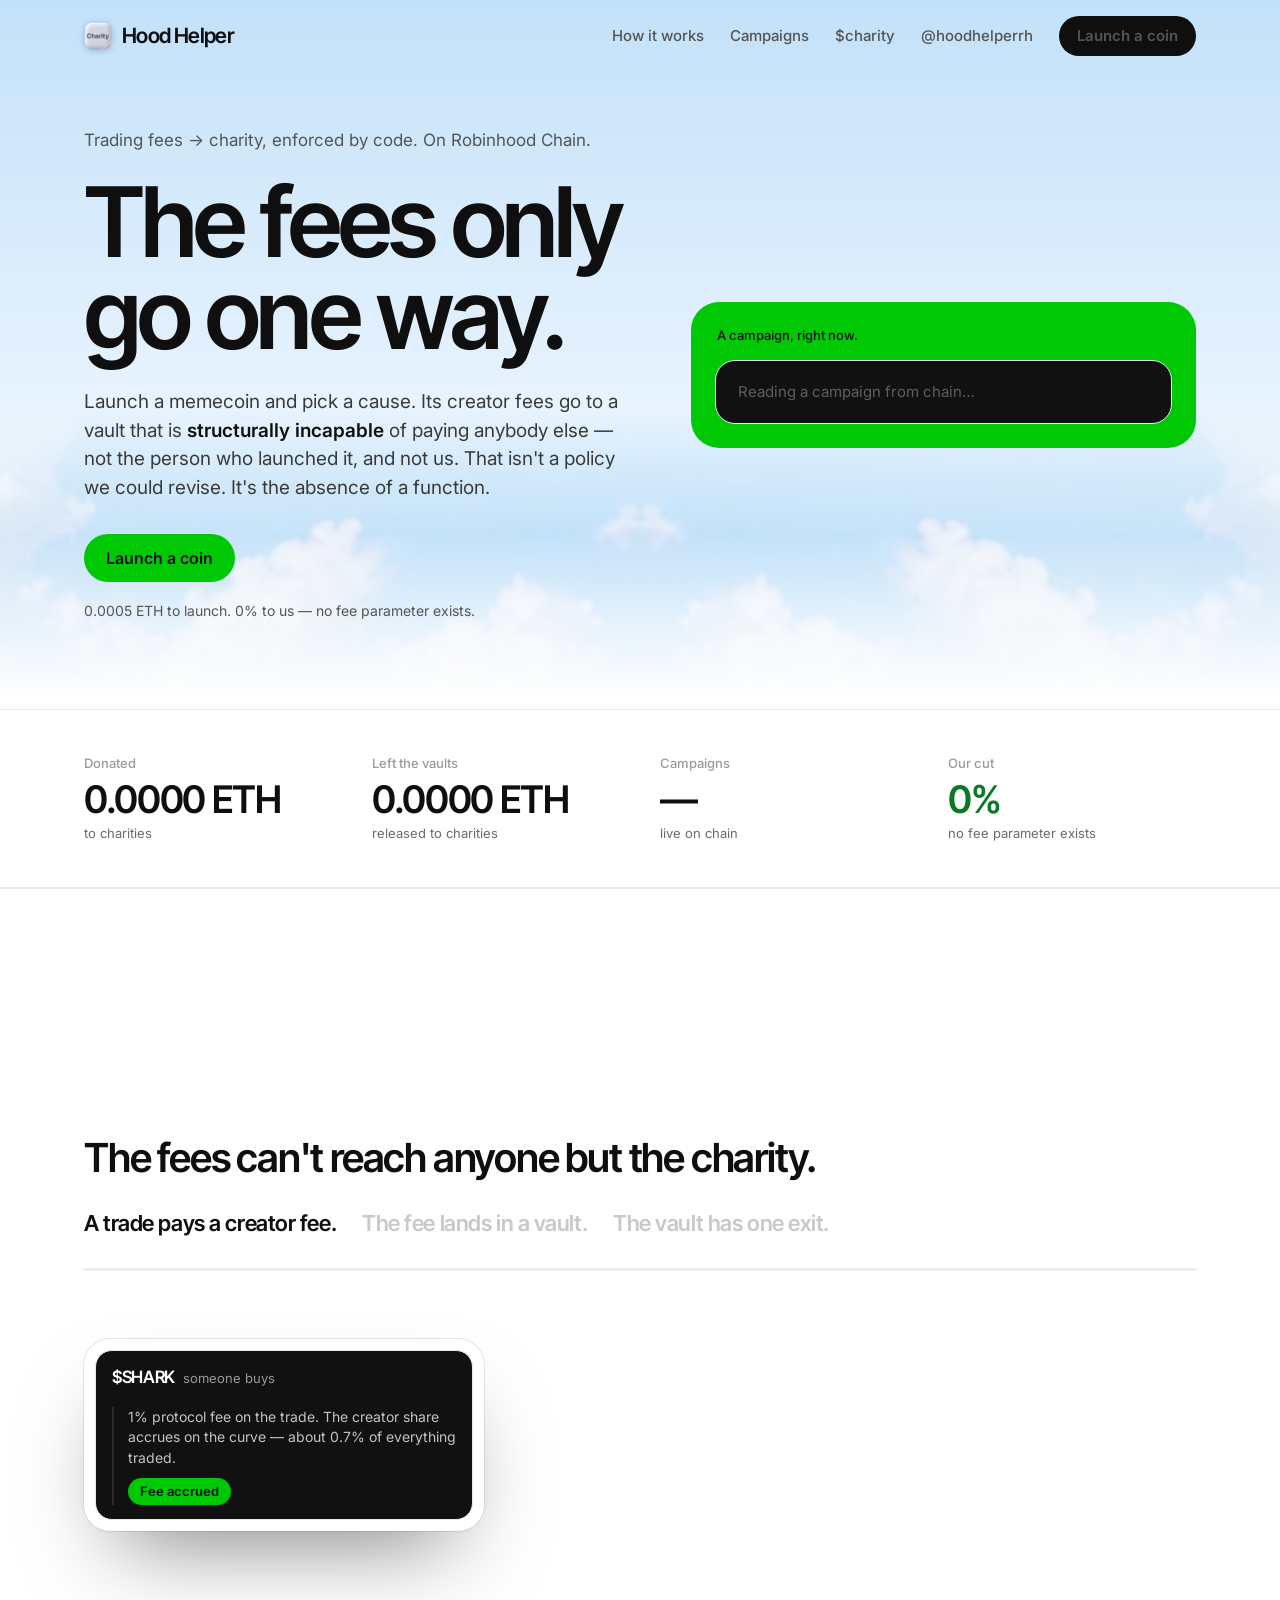
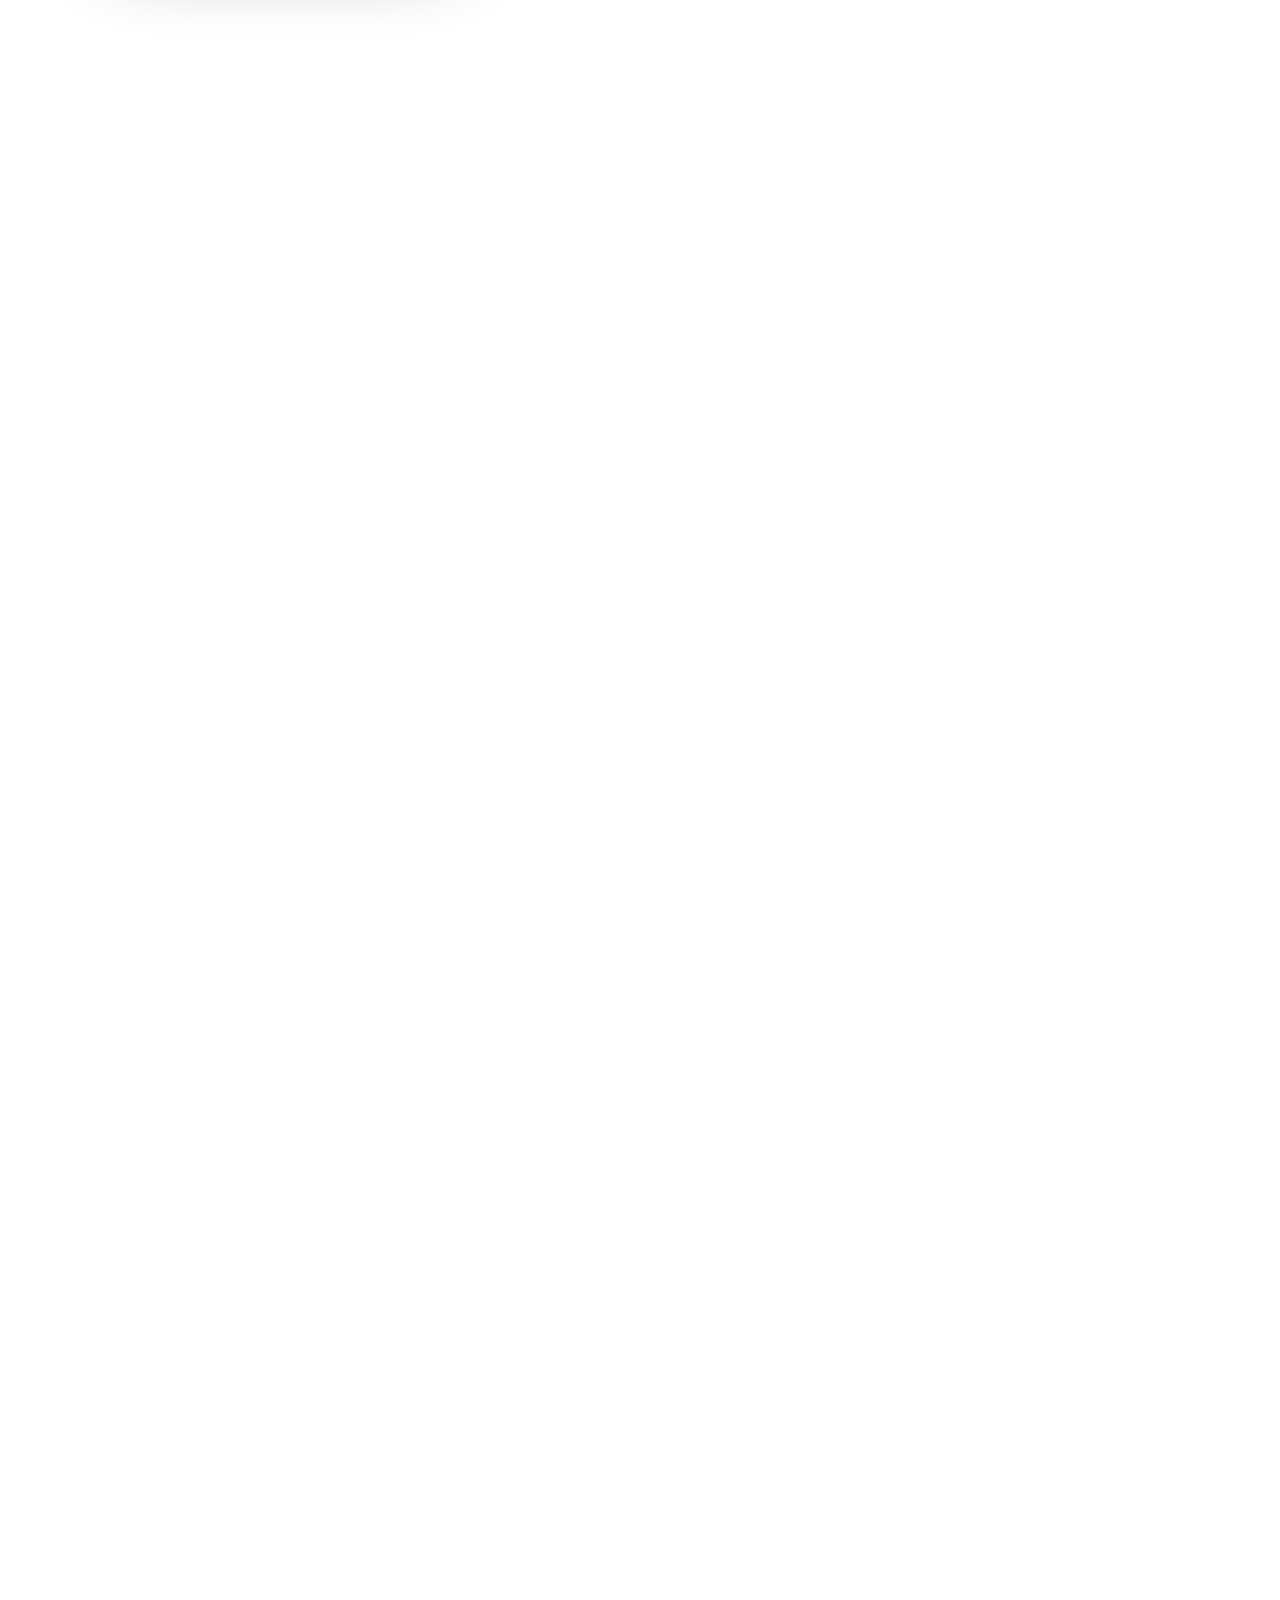
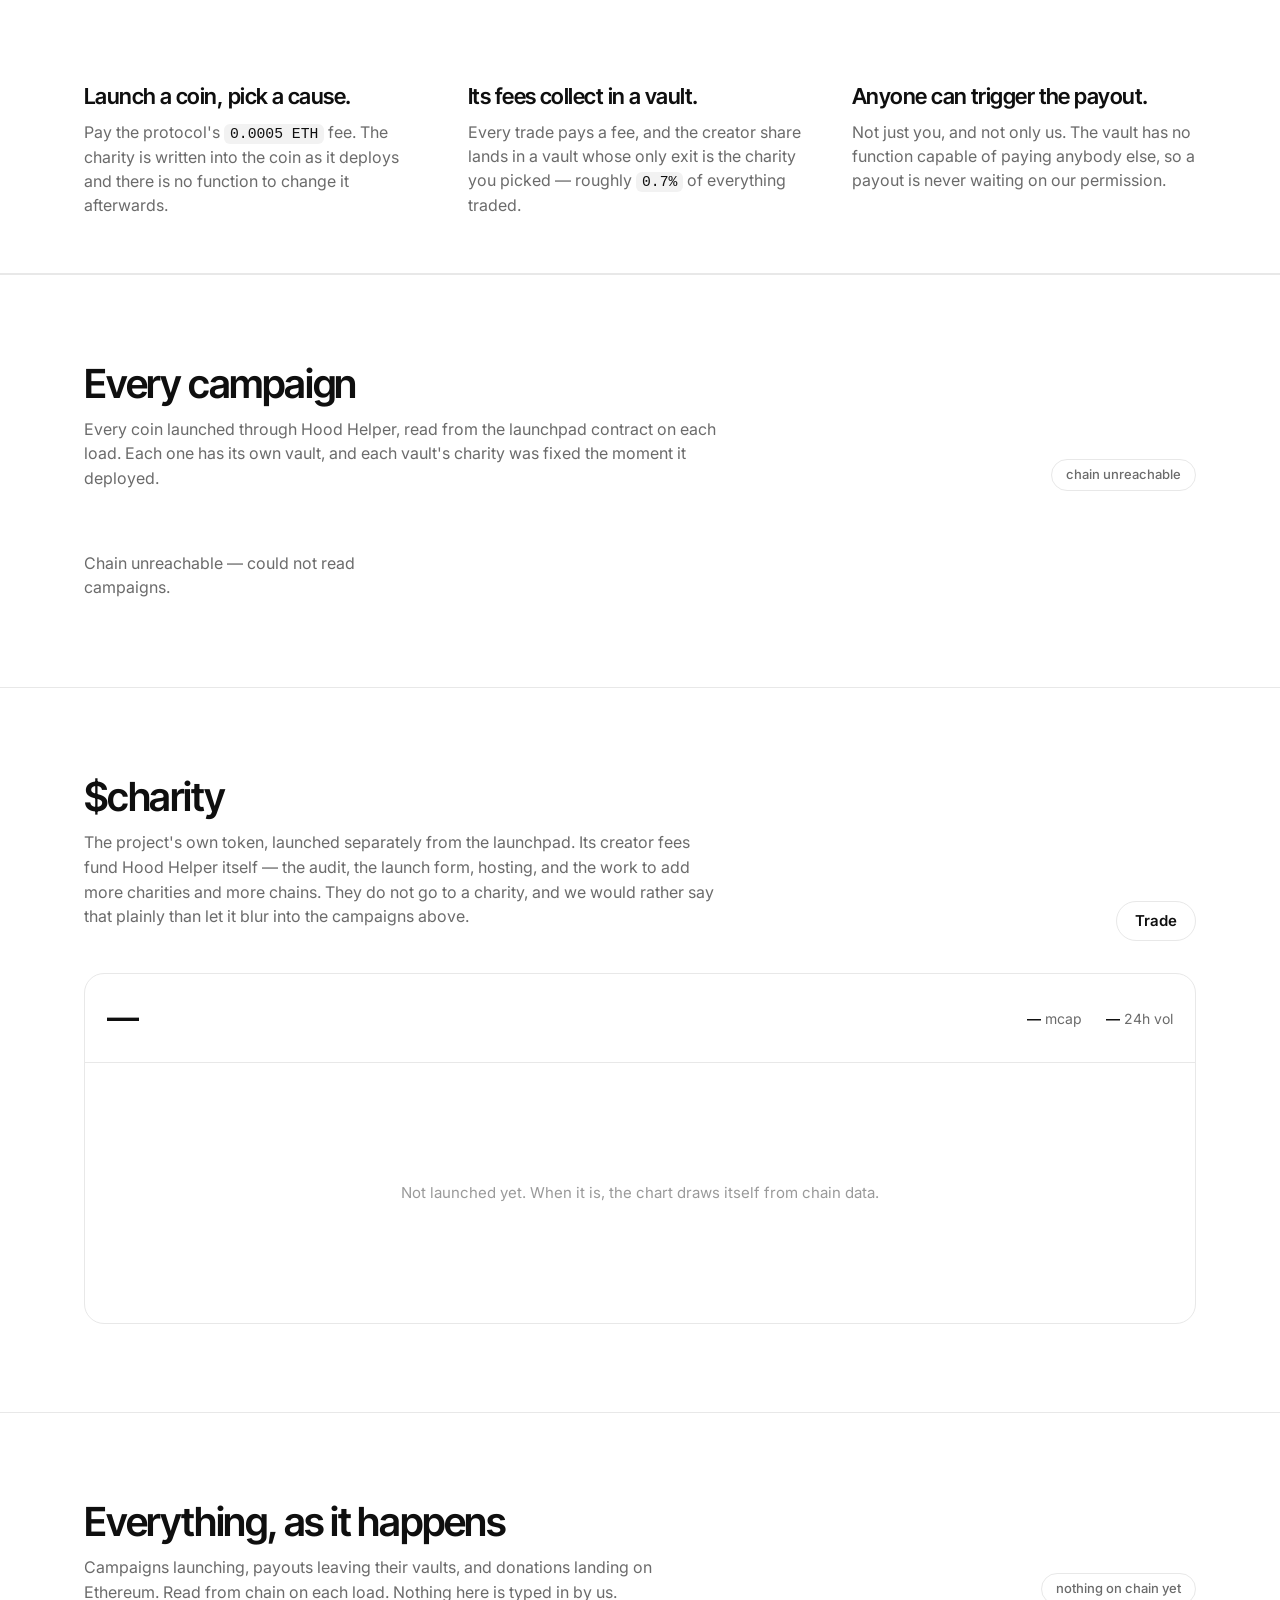
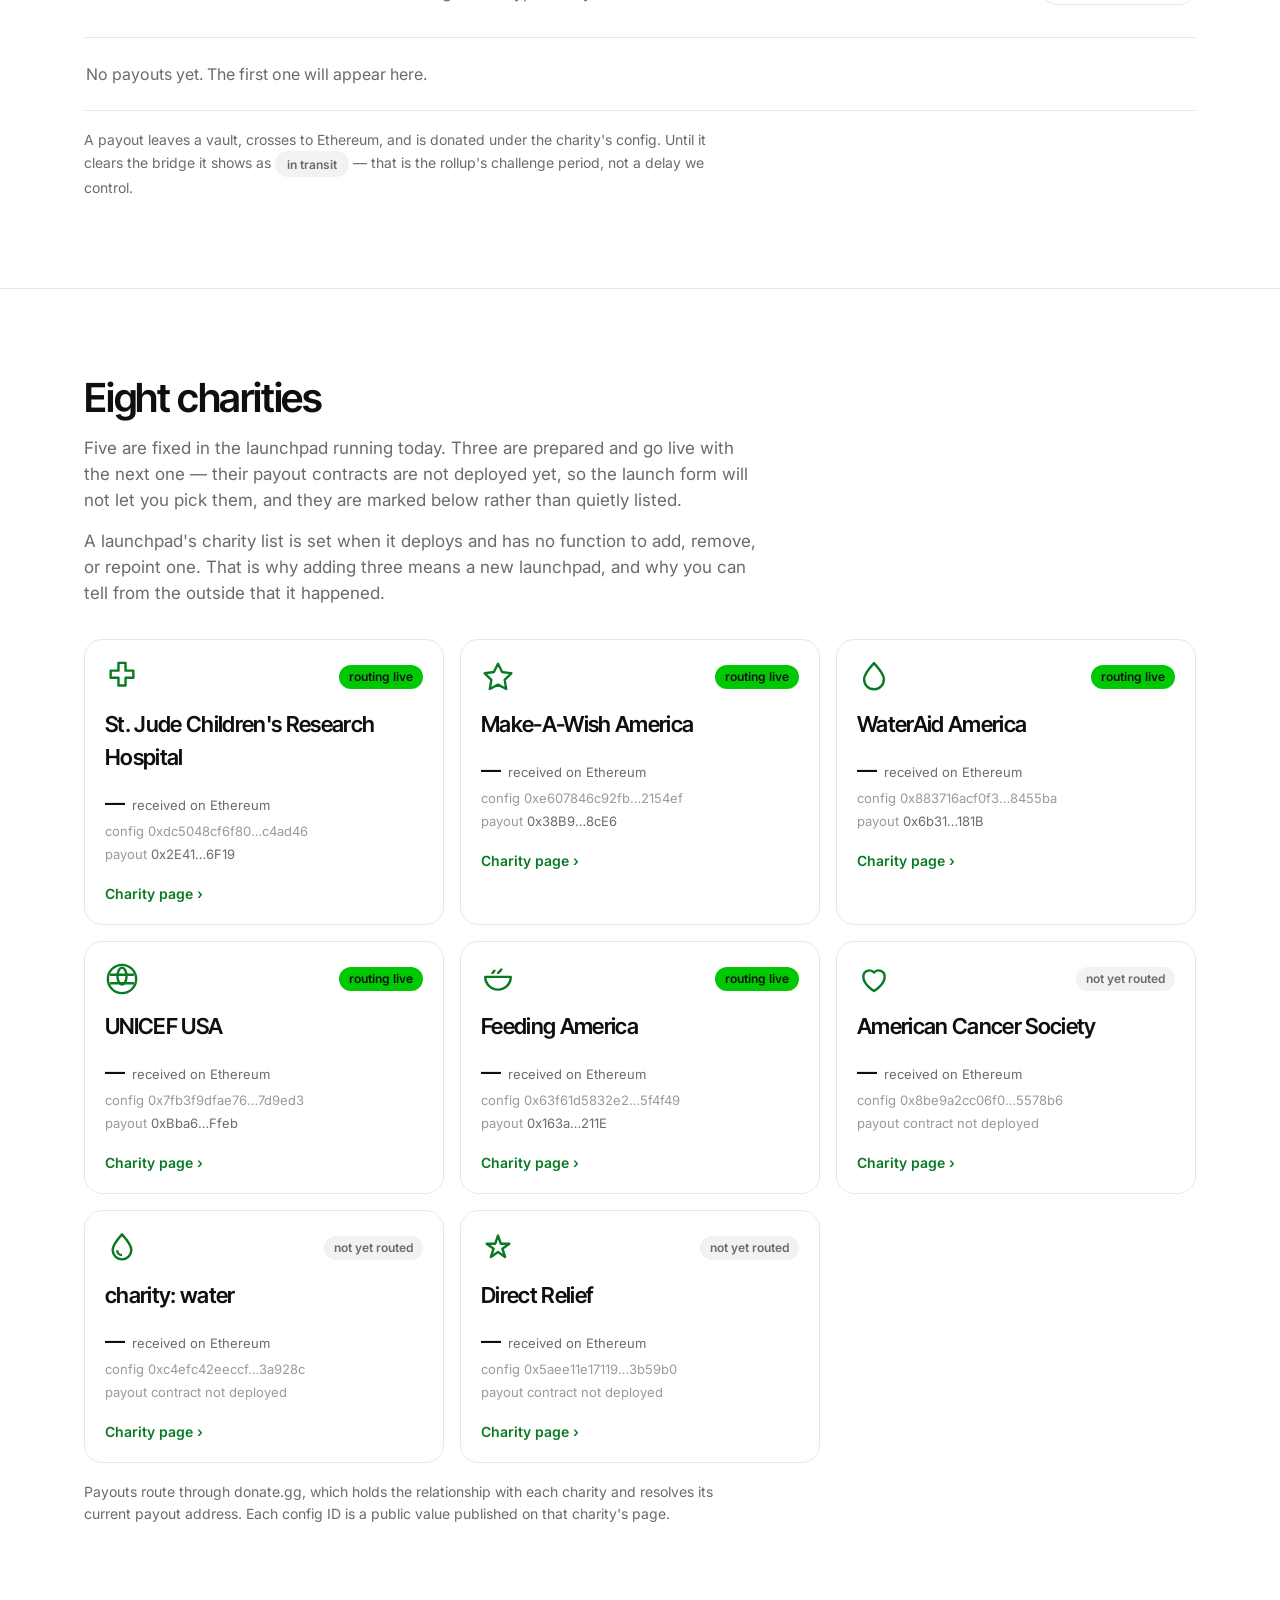
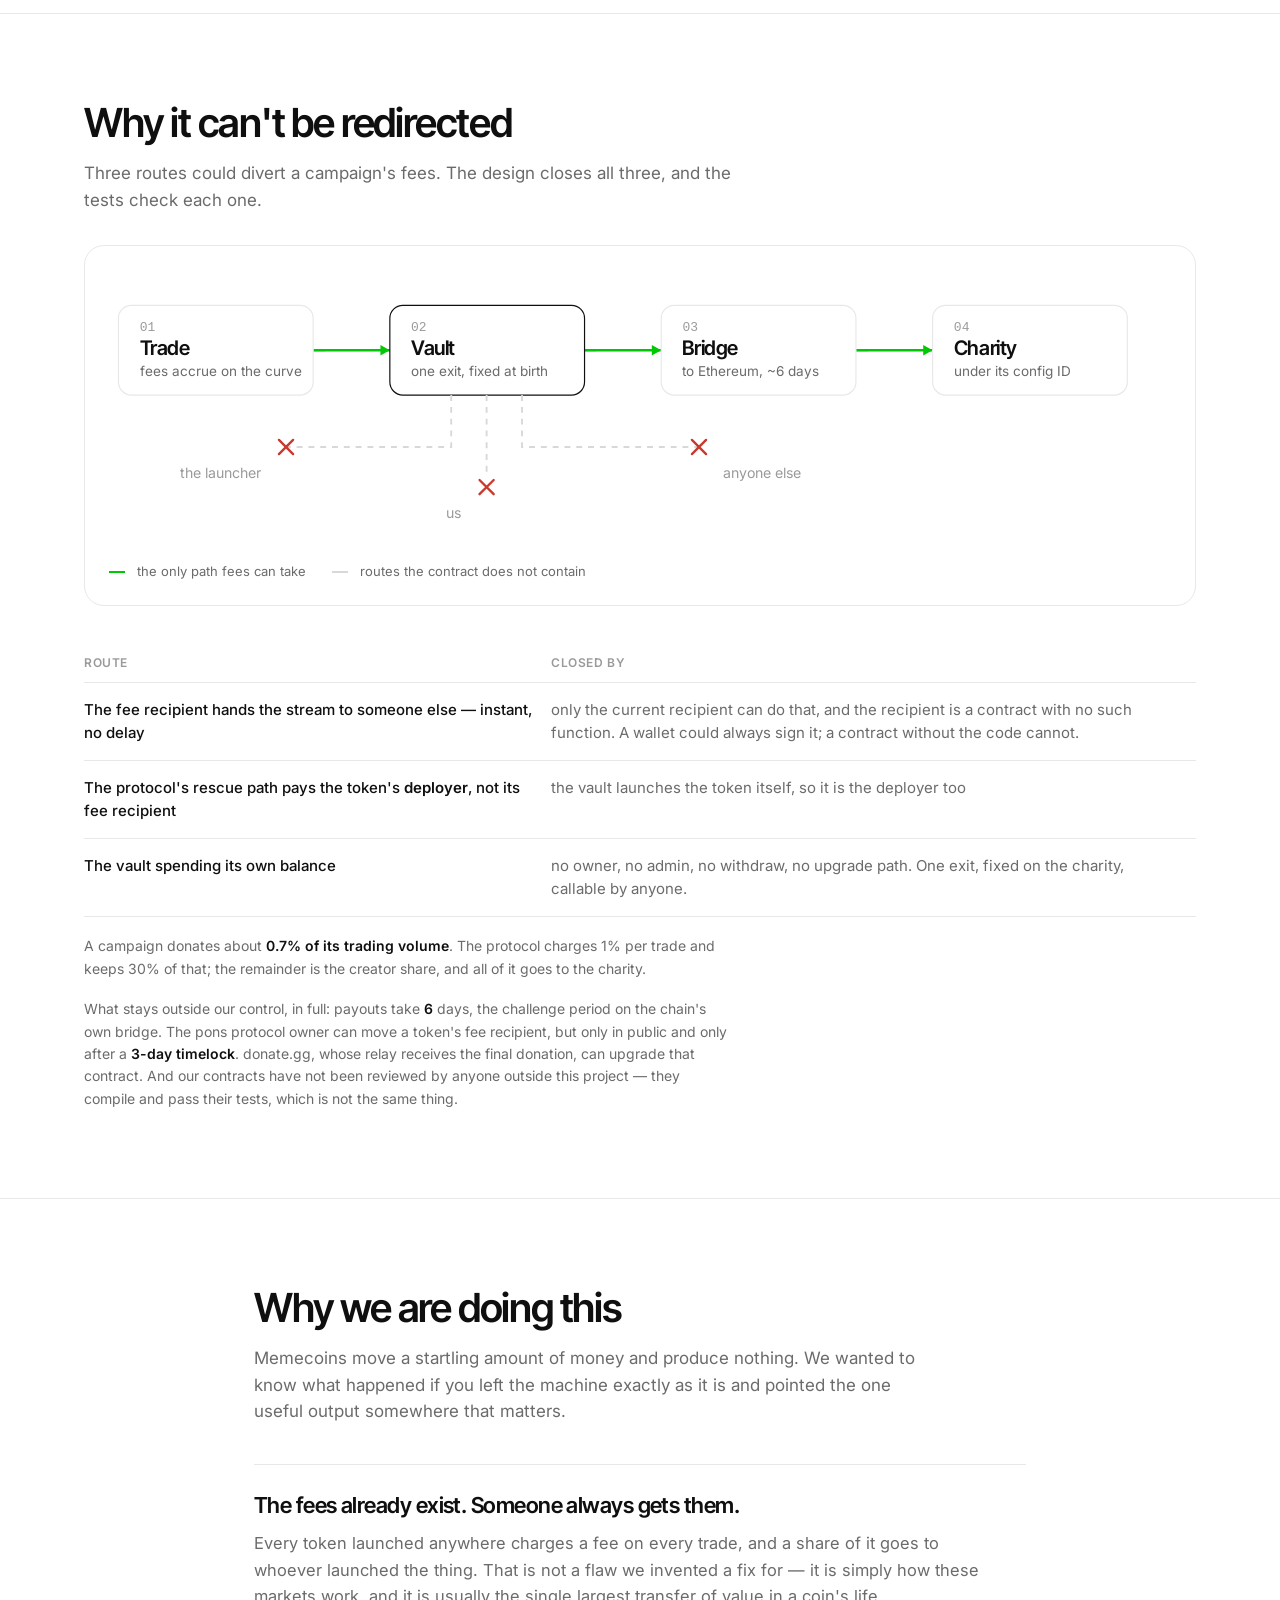
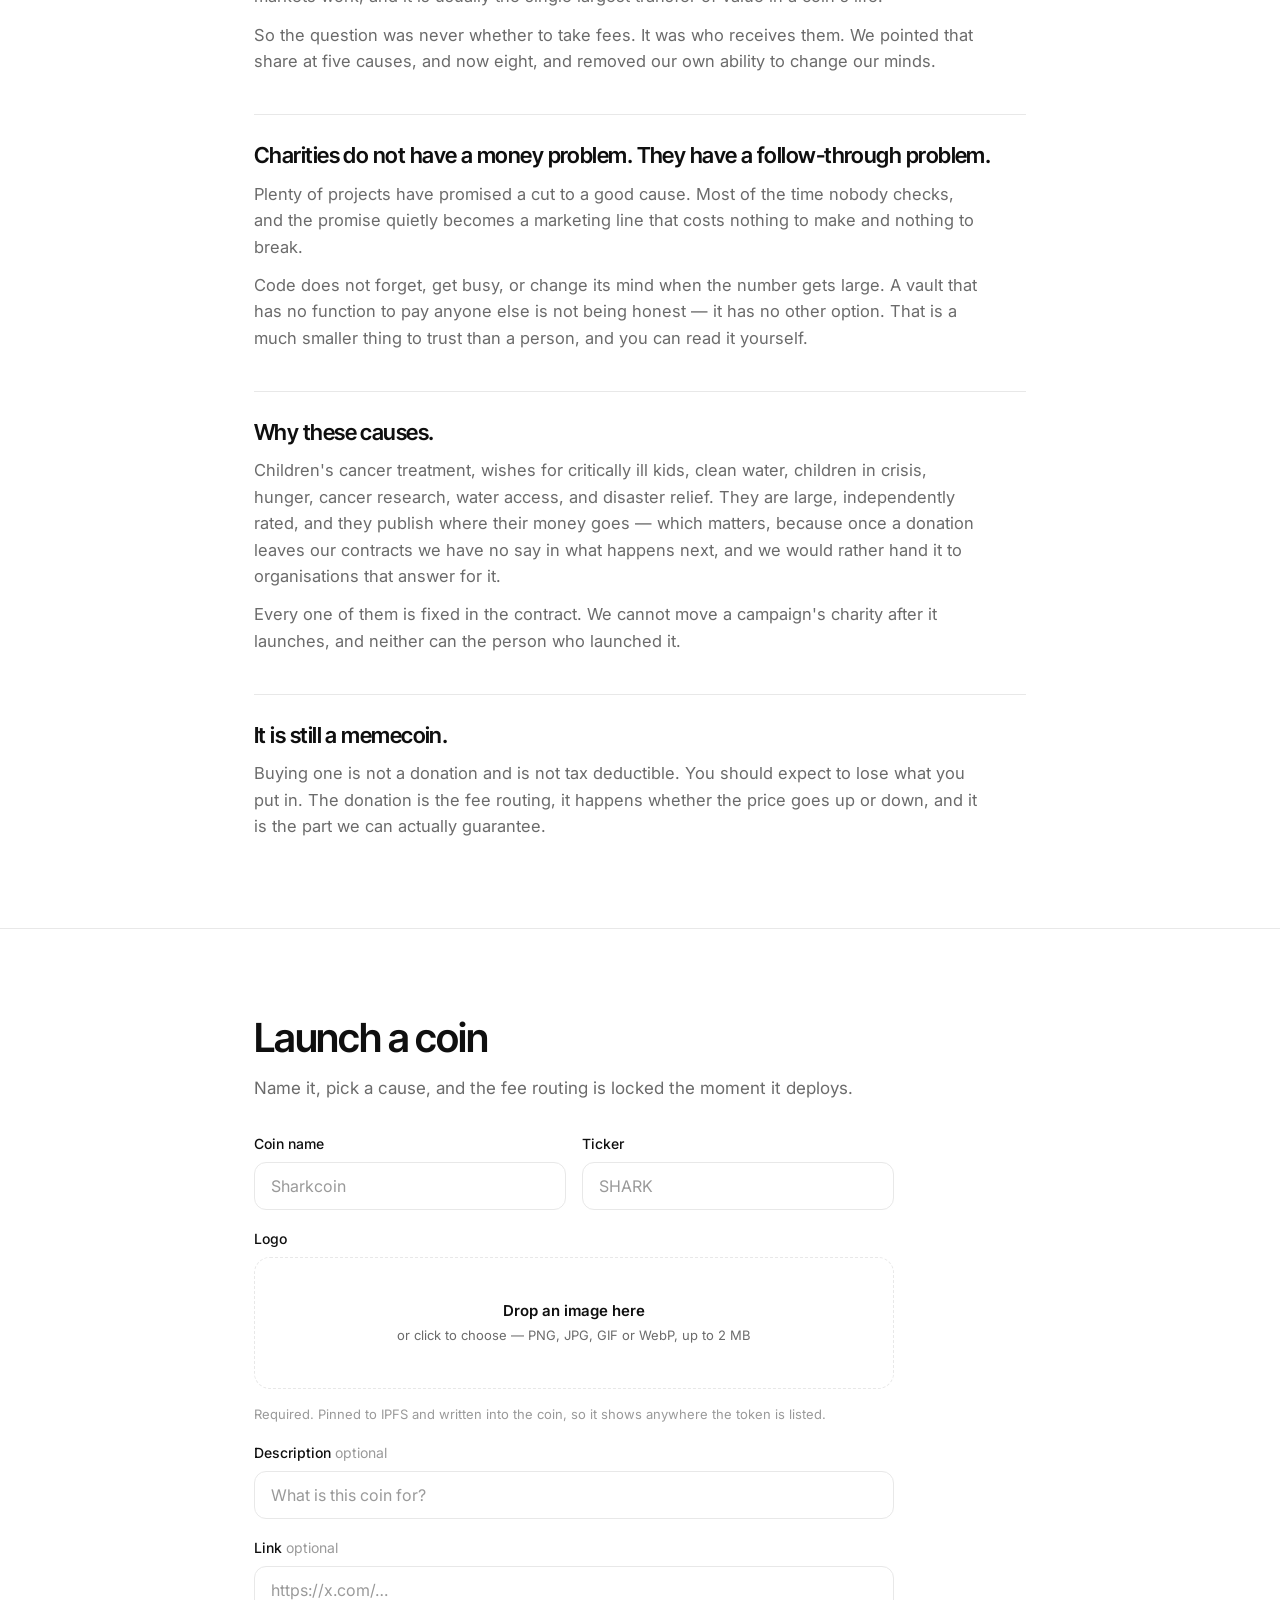
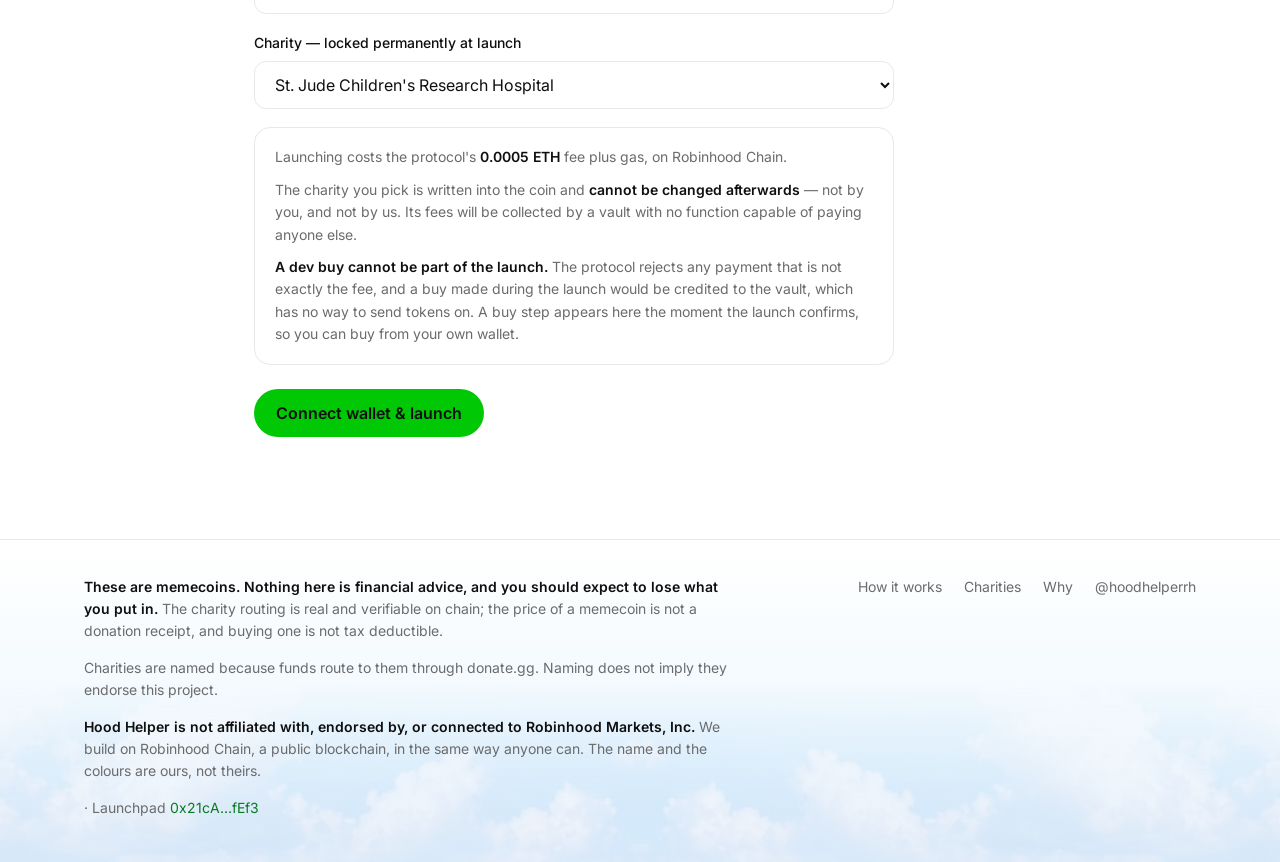
==== index.html @ 6c9b7207 "Show token logos, and keep $JUDE listed The token exposes logo() returning its own ipfs:// string, s" ====
<!DOCTYPE html>
<html lang="en">
<head>
<meta charset="UTF-8">
<meta name="viewport" content="width=device-width, initial-scale=1.0">
<title>Hood Helper — fees that can only reach a charity</title>
<meta name="description" content="Launch a memecoin on Robinhood Chain. Its creator fees are locked to a charity by the contract itself — not by a promise, and not by us holding a key.">
<meta property="og:title" content="Hood Helper">
<meta property="og:image" content="https://hoodhelper.xyz/brand/banner.png?v=2">
<meta name="twitter:card" content="summary_large_image">
<meta property="og:description" content="Memecoin fees that can only reach a charity. No owner, no withdraw, no key.">
<link rel="icon" href="brand/favicon-64.png?v=2" sizes="64x64" type="image/png">
<link rel="apple-touch-icon" href="brand/favicon-180.png?v=2">
<link rel="preconnect" href="https://fonts.googleapis.com">
<link rel="preconnect" href="https://fonts.gstatic.com" crossorigin>
<link href="https://fonts.googleapis.com/css2?family=Inter+Tight:wght@500;600&family=Inter:wght@400;500;600&display=swap" rel="stylesheet">
<link rel="stylesheet" href="style.css?v=34">
</head>
<body class="motion">

<div class="sky">
<header class="bar">
  <div class="wrap bar-in">
    <a class="mark" href="./"><img src="brand/mark.png?v=2" alt="" width="28" height="28">Hood&nbsp;Helper</a>
    <nav class="nav">
      <a href="#how">How it works</a>
      <a href="#campaigns">Campaigns</a>
      <a href="#token">$charity</a>
      <a href="https://x.com/hoodhelperrh" target="_blank" rel="noopener">@hoodhelperrh</a>
      <a href="#launch" class="btn">Launch a coin</a>
    </nav>
  </div>
</header>

<section class="hero">
  <div class="wrap">
    <div>
      <p class="kicker">Trading fees → charity, enforced by code. On Robinhood Chain.</p>
      <h1>The fees only<br class="br-wide"> go one way.</h1>
      <p class="lede">Launch a memecoin and pick a cause. Its creator fees go to a vault that is
      <em>structurally incapable</em> of paying anybody else — not the person who launched it, and
      not us. That isn't a policy we could revise. It's the absence of a function.</p>
      <div class="cta">
        <a href="#launch" class="btn go">Launch a coin</a>
        <span class="note">0.0005 ETH to launch. 0% to us — no fee parameter exists.</span>
      </div>
    </div>

    <div class="tile">
      <div class="tile-cap">
        <span>A campaign, right now.</span>
      </div>
      <div class="card" id="hero-campaign">
        <p class="hp-wait">Reading a campaign from chain…</p>
      </div>
    </div>
  </div>
</section>
</div>

<section class="statband">
  <div class="wrap" id="stats">
    <div class="stat"><span class="k">Donated</span><span class="v" id="s-donated">—</span><span class="n">to charities</span></div>
    <div class="stat"><span class="k">Left the vaults</span><span class="v" id="s-transit">—</span><span class="n">released to charities</span></div>
    <div class="stat"><span class="k">Campaigns</span><span class="v" id="s-campaigns">—</span><span class="n">live on chain</span></div>
    <div class="stat"><span class="k">Our cut</span><span class="v ok">0%</span><span class="n">no fee parameter exists</span></div>
  </div>
</section>

<!-- The sequence, told once, as the page scrolls through it. -->
<section class="story" id="story">
  <div class="story-sticky">
    <div class="story-copy">
      <h2>The fees can't reach anyone but the charity.</h2>
      <div class="story-steps">
        <p>A trade pays a creator fee.</p>
        <p>The fee lands in a vault.</p>
        <p>The vault has one exit.</p>
      </div>
      <div class="storybar"><i id="storybar-fill"></i></div>
    </div>

    <div class="stage">
      <div class="frame">
        <div class="card">
          <div class="fr-top"><b>$SHARK</b><span>someone buys</span></div>
          <div class="fr-line">
            <p>1% protocol fee on the trade. The creator share accrues on the curve — about 0.7%
            of everything traded.</p>
            <span class="fr-tag">Fee accrued</span>
          </div>
        </div>
      </div>
      <div class="frame">
        <div class="card">
          <div class="fr-top"><b>Vault</b><span>no owner</span></div>
          <div class="fr-line">
            <p>The vault launched the coin, so it is both deployer and fee recipient. It has no
            withdraw, no admin, and no upgrade path.</p>
            <span class="fr-tag">One exit, fixed at birth</span>
          </div>
        </div>
      </div>
      <div class="frame">
        <div class="card">
          <div class="fr-top"><b>St. Jude</b><span>on Ethereum</span></div>
          <div class="fr-line">
            <p>Anyone can trigger the payout. It crosses the bridge and is donated under the
            charity's own config ID.</p>
            <span class="fr-tag">Settled</span>
          </div>
        </div>
      </div>
    </div>
  </div>
</section>

<!-- ============ how it works ============ -->
<section class="band">
  <div class="wrap">
    <div>
      <h3>Launch a coin, pick a cause.</h3>
      <p>Pay the protocol's <code>0.0005 ETH</code> fee. The charity is written into the coin as it
      deploys and there is no function to change it afterwards.</p>
    </div>
    <div>
      <h3>Its fees collect in a vault.</h3>
      <p>Every trade pays a fee, and the creator share lands in a vault whose only exit is the
      charity you picked — roughly <code>0.7%</code> of everything traded.</p>
    </div>
    <div>
      <h3>Anyone can trigger the payout.</h3>
      <p>Not just you, and not only us. The vault has no function capable of paying anybody else,
      so a payout is never waiting on our permission.</p>
    </div>
  </div>
</section>

<!-- ============ every campaign ============ -->
<section class="panel" id="campaigns">
  <div class="wrap">
    <div class="sec-head">
      <div>
        <h2>Every campaign</h2>
        <p class="sub tight">Every coin launched through Hood Helper, read from the launchpad
        contract on each load. Each one has its own vault, and each vault's charity was fixed the
        moment it deployed.</p>
      </div>
      <span class="chip" id="campaign-src">reading chain…</span>
    </div>

    <div class="marquee" id="camp-marquee" hidden><div class="pills" id="camp-pills"></div></div>

    <div id="campaign-list" class="cards">
      <p class="empty">No campaigns yet. The first one launched will appear here, read live from chain.</p>
    </div>
  </div>
</section>

<!-- ============ the project token ============ -->
<section class="panel" id="token">
  <div class="wrap">
    <div class="sec-head">
      <div>
        <h2>$<span id="t-sym">charity</span></h2>
        <p class="sub tight">The project's own token, launched separately from the launchpad. Its
        creator fees fund Hood Helper itself — the audit, the launch form, hosting, and the work to
        add more charities and more chains. They do not go to a charity, and we would rather say
        that plainly than let it blur into the campaigns above.</p>
        <p class="sub tight" id="t-fee"></p>
      </div>
      <a id="t-buy" class="btn ghost sm" target="_blank" rel="noopener" hidden>Trade</a>
    </div>

    <div class="chartwrap">
      <div class="chart-head">
        <div>
          <span class="price" id="t-price">—</span>
          <span class="delta" id="t-delta"></span>
        </div>
        <div class="chart-meta">
          <span><b id="t-mcap">—</b> <span id="t-mcap-label">mcap</span></span>
          <span><b id="t-vol">—</b> 24h vol</span>
        </div>
      </div>
      <div class="chart" id="t-chart">
        <p class="chart-empty" id="t-empty">Not launched yet. When it is, the chart draws itself from chain data.</p>
      </div>
    </div>
  </div>
</section>

<!-- ============ the donation ledger ============ -->
<section class="panel" id="ledger">
  <div class="wrap">
    <div class="sec-head">
      <div>
        <h2>Everything, as it happens</h2>
        <p class="sub tight">Campaigns launching, payouts leaving their vaults, and donations landing on
        Ethereum. Read from chain on each load. Nothing here is typed in by us.</p>
      </div>
      <span class="chip" id="ledger-src">reading chain…</span>
    </div>

    <div class="ledger" id="ledger-list">
      <div class="led-empty">Looking for payouts…</div>
    </div>

    <p class="fine">A payout leaves a vault, crosses to Ethereum, and is donated under the
    charity's config. Until it clears the bridge it shows as <span class="pill transit">in
    transit</span> — that is the rollup's challenge period, not a delay we control.</p>
  </div>
</section>

<section class="panel" id="charities">
  <div class="wrap">
    <h2>Eight charities</h2>
    <p class="sub">Five are fixed in the launchpad running today. Three are prepared and go live
    with the next one — their payout contracts are not deployed yet, so the launch form will not
    let you pick them, and they are marked below rather than quietly listed.</p>
    <p class="sub">A launchpad's charity list is set when it deploys and has no function to add,
    remove, or repoint one. That is why adding three means a new launchpad, and why you can tell
    from the outside that it happened.</p>
    <div class="grid" id="charity-grid"></div>
    <p class="fine">Payouts route through donate.gg, which holds the relationship with each charity
    and resolves its current payout address. Each config ID is a public value published on that
    charity's page.</p>
  </div>
</section>

<section class="panel" id="how">
  <div class="wrap">
    <h2>Why it can't be redirected</h2>
    <p class="sub">Three routes could divert a campaign's fees. The design closes all three, and the
    tests check each one.</p>

    <div class="diagram">
      <svg viewBox="0 0 900 232" role="img"
           aria-label="A trade's fees accrue on the curve, collect in the campaign vault, cross the bridge to Ethereum, and are donated to the charity. From the vault there is no path to the launcher, to us, or to anyone else.">
        <!-- the live path -->
        <path id="d-path" class="d-wire live"
              d="M173 68 H238 M403 68 H468 M633 68 H698"/>
        <path class="d-pulse" d="M173 68 H238 M403 68 H468 M633 68 H698"/>

        <!-- arrowheads on the live path -->
        <g fill="var(--accent)">
          <path d="M238 68 l-8 -4.5 v9 z"/><path d="M468 68 l-8 -4.5 v9 z"/><path d="M698 68 l-8 -4.5 v9 z"/>
        </g>

        <!-- 01 trade -->
        <rect class="d-node" x="8" y="30" width="165" height="76" rx="11"/>
        <text class="d-step" x="26" y="52">01</text>
        <text class="d-title" x="26" y="72">Trade</text>
        <text class="d-sub" x="26" y="90">fees accrue on the curve</text>

        <!-- 02 vault -->
        <rect class="d-node is-vault" x="238" y="30" width="165" height="76" rx="11"/>
        <text class="d-step" x="256" y="52">02</text>
        <text class="d-title" x="256" y="72">Vault</text>
        <text class="d-sub" x="256" y="90">one exit, fixed at birth</text>

        <!-- 03 bridge -->
        <rect class="d-node" x="468" y="30" width="165" height="76" rx="11"/>
        <text class="d-step" x="486" y="52">03</text>
        <text class="d-title" x="486" y="72">Bridge</text>
        <text class="d-sub" x="486" y="90">to Ethereum, ~6 days</text>

        <!-- 04 charity -->
        <rect class="d-node" x="698" y="30" width="165" height="76" rx="11"/>
        <text class="d-step" x="716" y="52">04</text>
        <text class="d-title" x="716" y="72">Charity</text>
        <text class="d-sub" x="716" y="90">under its config ID</text>

        <!-- the three routes that do not exist -->
        <g>
          <path class="d-dead" d="M290 106 V150 H150"/>
          <path class="d-dead" d="M320 106 V172 H320"/>
          <path class="d-dead" d="M350 106 V150 H500"/>
          <g class="d-x">
            <path d="M144 144 l12 12 M156 144 l-12 12"/>
            <path d="M314 178 l12 12 M326 178 l-12 12"/>
            <path d="M494 144 l12 12 M506 144 l-12 12"/>
          </g>
          <text class="d-deadlabel" x="60"  y="176">the launcher</text>
          <text class="d-deadlabel" x="286" y="210">us</text>
          <text class="d-deadlabel" x="520" y="176">anyone else</text>
        </g>
      </svg>

      <div class="d-legend">
        <span><i></i> the only path fees can take</span>
        <span><i class="dead"></i> routes the contract does not contain</span>
      </div>
    </div>

    <div class="proof">
      <table class="tbl">
        <thead><tr><th>Route</th><th>Closed by</th></tr></thead>
        <tbody>
          <tr>
            <td>The fee recipient hands the stream to someone else — instant, no delay</td>
            <td>only the current recipient can do that, and the recipient is a contract with no
            such function. A wallet could always sign it; a contract without the code cannot.</td>
          </tr>
          <tr>
            <td>The protocol's rescue path pays the token's <em>deployer</em>, not its fee recipient</td>
            <td>the vault launches the token itself, so it is the deployer too</td>
          </tr>
          <tr>
            <td>The vault spending its own balance</td>
            <td>no owner, no admin, no withdraw, no upgrade path. One exit, fixed on the charity,
            callable by anyone.</td>
          </tr>
        </tbody>
      </table>
    </div>

    <p class="fine">A campaign donates about <strong>0.7% of its trading volume</strong>. The
    protocol charges 1% per trade and keeps 30% of that; the remainder is the creator share, and
    all of it goes to the charity.</p>

    <p class="fine">What stays outside our control, in full: payouts take
    <strong id="lim-days">6</strong> days, the challenge period on the chain's own bridge. The
    pons protocol owner can move a token's fee recipient, but only in public and only after a
    <strong>3-day timelock</strong>. donate.gg, whose relay receives the final donation, can upgrade
    that contract. And our contracts have not been reviewed by anyone outside this project — they
    compile and pass their tests, which is not the same thing.</p>
  </div>
</section>

<section class="panel" id="why">
  <div class="wrap narrow">
    <h2>Why we are doing this</h2>
    <p class="sub">Memecoins move a startling amount of money and produce nothing. We wanted to
    know what happened if you left the machine exactly as it is and pointed the one useful output
    somewhere that matters.</p>

    <div class="limit">
      <h3>The fees already exist. Someone always gets them.</h3>
      <p>Every token launched anywhere charges a fee on every trade, and a share of it goes to
      whoever launched the thing. That is not a flaw we invented a fix for — it is simply how these
      markets work, and it is usually the single largest transfer of value in a coin's life.</p>
      <p>So the question was never whether to take fees. It was who receives them. We pointed that
      share at five causes, and now eight, and removed our own ability to change our minds.</p>
    </div>

    <div class="limit">
      <h3>Charities do not have a money problem. They have a follow-through problem.</h3>
      <p>Plenty of projects have promised a cut to a good cause. Most of the time nobody checks, and
      the promise quietly becomes a marketing line that costs nothing to make and nothing to break.</p>
      <p>Code does not forget, get busy, or change its mind when the number gets large. A vault that
      has no function to pay anyone else is not being honest — it has no other option. That is a
      much smaller thing to trust than a person, and you can read it yourself.</p>
    </div>

    <div class="limit">
      <h3>Why these causes.</h3>
      <p>Children's cancer treatment, wishes for critically ill kids, clean water, children in
      crisis, hunger, cancer research, water access, and disaster relief. They are large,
      independently rated, and they publish where their money goes — which matters, because once a
      donation leaves our contracts we have no say in what happens next, and we would rather hand it
      to organisations that answer for it.</p>
      <p>Every one of them is fixed in the contract. We cannot move a campaign's charity after it
      launches, and neither can the person who launched it.</p>
    </div>

    <div class="limit">
      <h3>It is still a memecoin.</h3>
      <p>Buying one is not a donation and is not tax deductible. You should expect to lose what you
      put in. The donation is the fee routing, it happens whether the price goes up or down, and it
      is the part we can actually guarantee.</p>
    </div>
  </div>
</section>

<section class="panel" id="launch">
  <div class="wrap narrow">
    <h2>Launch a coin</h2>
    <p class="sub">Name it, pick a cause, and the fee routing is locked the moment it deploys.</p>
    <form class="lform" id="lform" novalidate>
      <div class="frow">
        <div class="fi">
          <label for="f-name">Coin name</label>
          <input id="f-name" type="text" maxlength="32" placeholder="Sharkcoin" autocomplete="off">
        </div>
        <div class="fi">
          <label for="f-sym">Ticker</label>
          <input id="f-sym" type="text" maxlength="10" placeholder="SHARK" autocomplete="off">
        </div>
      </div>

      <div class="fi">
        <label for="f-logo-input">Logo</label>
        <!-- pons stores a token logo as an ipfs:// CID, so the file is pinned
             before the launch is built and the CID goes into the calldata. -->
        <div class="drop" id="f-drop" tabindex="0" role="button"
             aria-describedby="f-logo-hint">
          <input id="f-logo-input" type="file" accept="image/png,image/jpeg,image/gif,image/webp" hidden>
          <img id="f-logo-preview" alt="" hidden>
          <div class="drop-copy" id="f-logo-copy">
            <b>Drop an image here</b>
            <span>or click to choose &mdash; PNG, JPG, GIF or WebP, up to 2&nbsp;MB</span>
          </div>
        </div>
        <p class="drop-note" id="f-logo-hint">Required. Pinned to IPFS and written into the coin, so it shows anywhere the token is listed.</p>
      </div>

      <div class="fi">
        <label for="f-desc">Description <span class="opt">optional</span></label>
        <input id="f-desc" type="text" maxlength="120" placeholder="What is this coin for?" autocomplete="off">
      </div>

      <div class="fi">
        <label for="f-x">Link <span class="opt">optional</span></label>
        <input id="f-x" type="text" maxlength="120" placeholder="https://x.com/…" autocomplete="off">
      </div>

      <div class="fi">
        <label for="f-charity">Charity — locked permanently at launch</label>
        <select id="f-charity"></select>
      </div>

      <div class="lnote">
        <p>Launching costs the protocol's <b>0.0005 ETH</b> fee plus gas, on Robinhood Chain.</p>
        <p>The charity you pick is written into the coin and <b>cannot be changed afterwards</b> —
        not by you, and not by us. Its fees will be collected by a vault with no function capable
        of paying anyone else.</p>
        <p><b>A dev buy cannot be part of the launch.</b> The protocol rejects any payment that
        is not exactly the fee, and a buy made during the launch would be credited to the vault,
        which has no way to send tokens on. A buy step appears here the moment the launch
        confirms, so you can buy from your own wallet.</p>
      </div>

      <button class="btn go" id="l-go" type="submit">Connect wallet &amp; launch</button>
      <p class="lstatus" id="l-status"></p>
    </form>

    <!-- Shown only after a launch confirms. A dev buy cannot be part of the
         launch itself: pons reverts on any payment that is not exactly the fee,
         and tokens bought during the launch would be credited to the vault,
         which has no way to send them anywhere. -->
    <div class="buystep" id="buystep" hidden>
      <h3>Buy some of <span id="b-sym">your coin</span></h3>
      <p class="sub tight">This is an ordinary trade from your own wallet, so the tokens
      are yours. It could not have been folded into the launch — the protocol rejects any
      payment that is not exactly the 0.0005 ETH fee, and a buy made during the launch
      would be credited to the campaign vault, which has no function to send tokens
      anywhere. It pays the same 1% fee as any other trade, so 0.7% of it reaches the
      charity: your own buy makes the first donation.</p>
      <div class="buyrow">
        <div class="fi">
          <label for="b-amt">Amount in ETH</label>
          <input id="b-amt" type="text" inputmode="decimal" placeholder="0.05" autocomplete="off">
        </div>
        <button class="btn go" id="b-go" type="button">Buy</button>
      </div>
      <p class="buyquote" id="b-quote"></p>
      <p class="lstatus" id="b-status"></p>
    </div>
  </div>
</section>

<footer>
  <div class="wrap foot">
    <div>
    <p class="fine"><strong>These are memecoins. Nothing here is financial advice, and you should
    expect to lose what you put in.</strong> The charity routing is real and verifiable on chain;
    the price of a memecoin is not a donation receipt, and buying one is not tax deductible.</p>
    <p class="fine">Charities are named because funds route to them through donate.gg. Naming does
    not imply they endorse this project.</p>
    <p class="fine"><strong>Hood Helper is not affiliated with, endorsed by, or connected to
    Robinhood Markets, Inc.</strong> We build on Robinhood Chain, a public blockchain, in the same
    way anyone can. The name and the colours are ours, not theirs.</p>
    <p class="fine"><span id="contracts"></span></p>
    </div>
    <nav>
      <a href="#how">How it works</a>
      <a href="#charities">Charities</a>
      <a href="#why">Why</a>
      <a href="https://x.com/hoodhelperrh" target="_blank" rel="noopener">@hoodhelperrh</a>
    </nav>
  </div>
</footer>

<script src="config.js?v=30"></script>
<script src="app.js?v=31"></script>
<script src="polish.js?v=6" defer></script>
<script src="launch.js?v=6"></script>
</body>
</html>
---- style.css ----
/* =====================================================================
   Hood Helper

   The visual system here is quivertips.app's, adopted deliberately and
   closely: white page, one loud accent used only as a fill, Inter Tight at
   weight 600 with -.04em tracking for display, hairline rules instead of
   tinted section blocks, 999px pills, 28px tiles wrapping near-black cards,
   and a 1160px measure.

   Two things are ours rather than theirs. The accent is Robinhood green
   (#00c805) where they use lime, because the accent is the charity signal on
   this site and the chain it runs on is green. And the accent is never type
   on white — at 2.27:1 it would fail contrast — only ever a surface with
   #0f0f0f on it, which measures 8.5:1. Where a green is needed as text,
   --accent-ink is the sibling that passes.
   ===================================================================== */

:root {
  --accent: #00c805;
  --accent-hi: #00b004;          /* the accent one step down, for hovers */
  --accent-ink: #097a23;         /* text-safe green: 5.5:1 on white */
  --black: #0f0f0f;
  --white: #ffffff;
  --grey: #6b6b6b;
  --grey-2: #9a9a9a;
  --grey-3: #c9c9c9;             /* the unlit state of the story phrases */
  --line: #e8e8e8;
  --wash: #f2f2f2;               /* code chips, inert marks */
  --card: #111111;
  --card-2: #1c1c1c;
  --card-line: #2a2a2a;
  --up: #1b7f3b;
  --down: #c93a2e;

  --display: "Inter Tight", "Inter", system-ui, -apple-system, "Helvetica Neue", Arial, sans-serif;
  --body: "Inter", system-ui, -apple-system, "Helvetica Neue", Arial, sans-serif;
  --mono: ui-monospace, "SF Mono", Menlo, Consolas, monospace;
  --w: 1160px;
}

* { box-sizing: border-box; }

body {
  margin: 0;
  background: var(--white);
  color: var(--black);
  font-family: var(--body);
  font-size: 16px;
  line-height: 1.5;
  -webkit-font-smoothing: antialiased;
  text-rendering: optimizeLegibility;
}

.wrap { max-width: var(--w); margin: 0 auto; padding: 0 24px; }
.wrap.narrow { max-width: 820px; }

/* Type -----------------------------------------------------------------
   Display is one face at one weight. The size does the work, not the
   weight, which is why nothing here is 700. */

h1, h2 {
  font-family: var(--display);
  margin: 0;
  font-weight: 600;
  letter-spacing: -.04em;
  line-height: .95;
}
h1 { font-size: clamp(56px, 8.4vw, 112px); }
h2 { font-size: clamp(28px, 3.4vw, 40px); letter-spacing: -.03em; line-height: 1.05; }
h3 {
  font-family: var(--display);
  font-weight: 600;
  font-size: 22px;
  letter-spacing: -.025em;
  line-height: 1.15;
  margin: 0;
}

p { margin: 0; }
a { color: inherit; }

.kicker { font-size: 17px; color: var(--grey); margin-bottom: 22px; }
.eyebrow { font-size: 17px; color: var(--grey); margin-bottom: 22px; }

.lede { margin-top: 28px; font-size: 19px; line-height: 1.5; color: #3a3a3a; max-width: 30em; }
.sub  { margin-top: 16px; font-size: 17px; line-height: 1.55; color: var(--grey); max-width: 40em; }
.sub + .sub { margin-top: 14px; }
.sub.tight { margin-top: 12px; font-size: 16px; }

.fine { margin-top: 18px; font-size: 14px; line-height: 1.6; color: var(--grey); max-width: 46em; }
.fine strong { color: var(--black); font-weight: 600; }
.fine a { color: var(--accent-ink); text-decoration: none; }
.fine a:hover { text-decoration: underline; }

em { font-style: normal; font-weight: 600; color: var(--black); }

code, .mono {
  font-family: var(--mono);
  background: var(--wash);
  padding: 2px 6px;
  border-radius: 6px;
  color: var(--black);
  font-size: .92em;
}

::selection { background: var(--accent); color: var(--black); }

/* Nav ------------------------------------------------------------------
   No border, no sticky, no backdrop blur. It is 72px of air with a mark on
   one side and everything else on the other. */

.bar { background: var(--white); }
.bar-in { display: flex; align-items: center; justify-content: space-between; height: 72px; }

.mark {
  font-family: var(--display);
  font-weight: 600;
  font-size: 21px;
  letter-spacing: -.03em;
  text-decoration: none;
  color: var(--black);
  display: inline-flex;
  align-items: center;
  gap: 10px;
}
.mark img { width: 28px; height: 28px; border-radius: 8px; display: block; flex: none; }

.nav { display: flex; align-items: center; gap: 26px; font-size: 15px; font-weight: 500; }
.nav a { text-decoration: none; color: var(--grey); }
.nav a:hover { color: var(--black); }

/* Buttons --------------------------------------------------------------
   Black is the default. The accent is spent on one action per screen. */

.btn {
  display: inline-flex;
  align-items: center;
  justify-content: center;
  gap: 10px;
  height: 48px;
  padding: 0 22px;
  border-radius: 999px;
  border: 0;
  background: var(--black);
  color: var(--white);
  font-family: var(--body);
  font-weight: 600;
  font-size: 16px;
  text-decoration: none;
  cursor: pointer;
  white-space: nowrap;
}
.btn:hover { background: #2a2a2a; }
.nav .btn, .btn.sm { height: 40px; padding: 0 18px; font-size: 15px; }

.btn.go { background: var(--accent); color: var(--black); }
.btn.go:hover { background: var(--accent-hi); }

.btn.ghost { background: transparent; color: var(--black); border: 1px solid var(--line); }
.btn.ghost:hover { background: transparent; border-color: var(--black); }

.btn[disabled] { opacity: .45; cursor: not-allowed; }
.btn[disabled]:hover { background: var(--black); }

/* The sky ---------------------------------------------------------------
   The masthead and the hero share one sky so the gradient runs behind both
   without a seam at the header's edge. It resolves to white before the stats
   band, which is where the reference's plain white page takes over — the sky
   is the brand's entrance, not a wallpaper for the whole document.

   Greys are stepped darker inside it: --grey #6b6b6b measures 4.15:1 on
   #cfe6fa and fails, #545454 measures 5.90:1. */

.sky {
  position: relative;
  --grey: #545454;
  --grey-2: #5f5f5f;
  background: linear-gradient(180deg,
    #c2e1f9 0%, #d3e9fb 24%, #e2f0fd 48%, #f2f9fe 76%, #ffffff 100%);
}
.sky > * { position: relative; z-index: 1; }

/* Real cloud, from the artwork, along the base of the sky. The strip is
   mirrored inside the file so repeat-x has no visible join. */
.sky::after {
  content: "";
  position: absolute; left: 0; right: 0; bottom: 0; height: 300px;
  background: url("brand/clouds.jpg?v=2") repeat-x bottom center / auto 300px;
  opacity: .62;
  -webkit-mask-image: linear-gradient(180deg, transparent, #000 42%, transparent 96%);
  mask-image: linear-gradient(180deg, transparent, #000 42%, transparent 96%);
  pointer-events: none;
  z-index: 0;
}

/* The mark is a white tile; it needs a shadow to hold an edge on both the
   sky and the white page below it. */
.bar { background: transparent; }
.mark img { filter: drop-shadow(0 1px 3px rgba(10, 60, 110, .30)); }

/* Hero -----------------------------------------------------------------
   Copy left, live tile right, centred against each other. */

.hero .wrap {
  display: grid;
  grid-template-columns: 1.05fr .95fr;
  gap: 48px;
  align-items: center;
  padding-top: 56px;
  padding-bottom: 88px;
}
.hero .wrap > * { min-width: 0; }

/* The hero headline lives in a 559px column at the 1160px measure, and the
   global clamp is sized for a full-width one. Measured: "The fees only" is
   591px at 107px and 535px at 97px, so this is the largest setting that
   keeps the intended two-line break. */
.hero h1 { font-size: clamp(46px, 7.6vw, 98px); }

.cta { margin-top: 32px; display: flex; align-items: center; gap: 18px; flex-wrap: wrap; }
.cta .note { font-size: 14px; color: var(--grey); }

/* The tile -------------------------------------------------------------
   A slab of accent with a near-black card floating inside it. This is the
   one place the accent covers real area, and it is why the page reads as
   green at a glance while staying black-on-white everywhere else. */

.tile { background: var(--accent); border-radius: 28px; padding: 24px; }
.tile-cap {
  display: flex; justify-content: space-between; align-items: center;
  gap: 12px; flex-wrap: wrap;
  font-size: 13px; font-weight: 500; color: var(--black);
  padding: 0 2px 14px;
}

.tile .card {
  background: var(--card);
  border-radius: 20px;
  padding: 20px 22px;
  color: var(--white);
}

/* The campaign inside the tile. */
.hp-wait { color: var(--grey-2); font-size: 15px; }
.hp-row { display: flex; align-items: baseline; gap: 10px; font-size: 20px; }
.hp-tok { font-family: var(--display); font-weight: 600; letter-spacing: -.03em; font-size: 26px; }
.hp-arrow { color: var(--accent); font-size: 18px; }
.hp-cha { color: #d8d8d8; font-size: 17px; }
.hp-amt {
  margin-top: 16px;
  font-family: var(--display); font-weight: 600;
  font-size: 38px; letter-spacing: -.035em; line-height: 1;
}
.hp-amt span {
  display: block; margin-top: 6px;
  font-family: var(--body); font-weight: 400; font-size: 13px;
  letter-spacing: 0; color: var(--grey-2);
}
.hp-note {
  margin-top: 18px; padding-top: 16px;
  border-top: 1px solid var(--card-line);
  font-size: 14px; line-height: 1.5; color: #b4b4b4;
}
.hp-open {
  display: inline-block; margin-top: 14px;
  color: var(--accent); text-decoration: none;
  font-weight: 600; font-size: 15px;
}
.hp-open:hover { text-decoration: underline; }

/* Stats band -----------------------------------------------------------
   Ruled top and bottom, four columns, no card. */

.statband { border-top: 1px solid var(--line); border-bottom: 1px solid var(--line); }
.statband .wrap {
  display: grid; grid-template-columns: repeat(4, 1fr); gap: 40px;
  padding-top: 44px; padding-bottom: 44px;
}
/* The same four-up, but ruled inside a section rather than spanning the page. */
.statgrid {
  display: grid; grid-template-columns: repeat(4, 1fr); gap: 40px;
  margin-top: 28px; padding: 28px 0;
  border-top: 1px solid var(--line); border-bottom: 1px solid var(--line);
}
.stat { display: flex; flex-direction: column; gap: 6px; }
.stat .k { font-size: 13px; font-weight: 500; color: var(--grey-2); }
.stat .v {
  font-family: var(--display); font-weight: 600;
  font-size: clamp(28px, 3vw, 38px); letter-spacing: -.035em; line-height: 1;
}
.stat .v.ok { color: var(--accent-ink); }
.stat .n { font-size: 13px; color: var(--grey); }

/* Story ----------------------------------------------------------------
   A sticky frame the page scrolls through. The phrases start grey and are
   lit one at a time by scroll position; the bar underneath fills as they
   go. It is the reference's signature moment and the reason its middle
   reads as a sequence rather than a list. */

.story { height: 260vh; position: relative; }
.story-sticky {
  position: sticky; top: 0; height: 100vh;
  display: flex; flex-direction: column; justify-content: center; gap: 34px;
  max-width: var(--w); margin: 0 auto; padding: 0 24px;
}
.story-copy { display: flex; align-items: flex-end; justify-content: space-between; gap: 32px; flex-wrap: wrap; }
.story-copy h2 { margin: 0; }
.story-steps { display: flex; gap: 26px; flex-wrap: wrap; }
.story-copy p {
  font-family: var(--display); font-weight: 600;
  font-size: clamp(18px, 1.8vw, 22px);
  letter-spacing: -.02em; line-height: 1.15;
  color: var(--grey-3); margin: 0;
  transition: color .35s;
}
.story-copy p.on { color: var(--black); }
.storybar { height: 3px; background: #ededed; border-radius: 2px; overflow: hidden; width: 100%; flex-basis: 100%; }
.storybar i { display: block; height: 100%; background: var(--accent); transform-origin: left center; transform: scaleX(0); }

/* The three cards the story scrolls through. */
/* Tallest frame measures 232px from the stage's top edge once its offset is
   counted; anything more leaves the sticky frame visibly bottom-empty. */
.stage { position: relative; height: 236px; }
.frame {
  position: absolute; width: 400px;
  background: var(--white); border-radius: 26px; padding: 11px;
  box-shadow: 0 44px 90px -34px rgba(0,0,0,.5), 0 0 0 1px #e6e6e6;
  transition: opacity .6s, transform .6s cubic-bezier(.2,.75,.2,1);
}
/* Hidden only once the driver is running. If polish.js never loads, the
   cards are simply there — a blank stage would read as a broken page. */
.story.js .frame { opacity: 0; transform: translateY(28px); }
.story.js .frame.in { opacity: 1; transform: translateY(0); }
.frame:nth-child(1) { left: 0; top: 34px; z-index: 1; }
.frame:nth-child(2) { left: calc(50% - 200px); top: 0; z-index: 3; }
.frame:nth-child(3) { right: 0; top: 40px; z-index: 2; }
.frame .card {
  background: var(--card); border-radius: 17px; padding: 14px 16px; color: var(--white);
}
.fr-top { display: flex; align-items: baseline; gap: 8px; font-size: 15px; }
.fr-top b { font-family: var(--display); font-weight: 600; letter-spacing: -.02em; font-size: 17px; }
.fr-top span { color: var(--grey-2); font-size: 13px; }
.fr-line { margin-top: 12px; padding-left: 14px; border-left: 2px solid var(--card-line); }
.fr-line p { font-size: 14px; color: #c4c4c4; line-height: 1.45; }
.fr-tag {
  display: inline-flex; align-items: center; gap: 8px; margin-top: 10px;
  background: var(--accent); color: var(--black);
  border-radius: 999px; padding: 4px 12px;
  font-size: 13px; font-weight: 600;
}

/* Section rhythm -------------------------------------------------------
   Sections are told apart by air and a hairline, never by a tint. */

.panel { padding: 88px 0; }
.panel.alt { background: var(--white); }
body > section + section,
body > footer { border-top: 1px solid var(--line); }
.story + section { border-top: 0; }

.sec-head { display: flex; align-items: flex-end; justify-content: space-between; gap: 28px; flex-wrap: wrap; }
.sec-head > div { min-width: 0; }

.chip {
  display: inline-flex; align-items: center; gap: 8px;
  height: 32px; padding: 0 14px; border-radius: 999px;
  border: 1px solid var(--line); background: var(--white);
  font-size: 13px; font-weight: 500; color: var(--grey);
  white-space: nowrap;
}

/* The band of three -----------------------------------------------------
   Ruled top and bottom like the stats, three columns of plain type. */

.band { border-top: 1px solid var(--line); border-bottom: 1px solid var(--line); }
.band .wrap {
  display: grid; grid-template-columns: repeat(3, 1fr); gap: 40px;
  padding-top: 56px; padding-bottom: 56px;
}
.band p { margin-top: 10px; color: var(--grey); font-size: 16px; max-width: 26em; }

/* Cards ----------------------------------------------------------------
   Charity cards and campaign cards. Hairline edge, no shadow, the edge
   goes black on hover and nothing moves. */

.grid, .cards {
  display: grid; gap: 16px; margin-top: 32px;
  grid-template-columns: repeat(auto-fill, minmax(268px, 1fr));
}
.card {
  border: 1px solid var(--line); border-radius: 18px; padding: 20px;
  background: var(--white); display: flex; flex-direction: column; gap: 4px;
  text-decoration: none; color: inherit;
  transition: border-color .2s;
}
.card:hover { border-color: var(--black); }
/* The card is a column flexbox, so a bare badge would stretch to its width. */
.card > .badge, .card > .ch-link { align-self: flex-start; }
.card .name {
  font-family: var(--display); font-weight: 600;
  font-size: 22px; letter-spacing: -.03em; margin-top: 10px;
}
.card .cid { font-size: 13px; color: var(--grey-2); word-break: break-word; }
.card .cid a { color: var(--grey); text-decoration: none; }
.card .cid a:hover { color: var(--black); }

.ch-top { display: flex; align-items: center; justify-content: space-between; gap: 12px; }
.ch-icon { width: 34px; height: 34px; color: var(--accent-ink); }
.ch-icon svg { width: 100%; height: 100%; }
.ch-raised { margin-top: 10px; display: flex; align-items: baseline; gap: 8px; }
.ch-raised b {
  font-family: var(--display); font-weight: 600;
  font-size: 20px; letter-spacing: -.03em;
}
.ch-raised span { font-size: 13px; color: var(--grey); }
.ch-link {
  margin-top: 14px; font-size: 14px; font-weight: 600;
  color: var(--accent-ink); text-decoration: none;
}
.ch-link:hover { text-decoration: underline; }

.badge {
  display: inline-flex; align-items: center; height: 24px; padding: 0 10px;
  border-radius: 999px; font-size: 12px; font-weight: 600; white-space: nowrap;
}
.badge.live { background: var(--accent); color: var(--black); }
.badge.wait { background: var(--wash); color: var(--grey); }
.badge.bad  { background: #fdeceb; color: var(--down); }

.empty { color: var(--grey); font-size: 16px; margin-top: 28px; }

/* Ledger ---------------------------------------------------------------
   A ruled list, not a stack of cards. */

.ledger { margin-top: 32px; border-top: 1px solid var(--line); }
.led {
  display: grid; grid-template-columns: auto 1fr auto auto;
  align-items: center; gap: 18px;
  padding: 16px 2px; border-bottom: 1px solid var(--line);
}
.led .who { display: flex; flex-direction: column; gap: 2px; min-width: 0; }
.led .who b { font-weight: 600; font-size: 15px; }
.led .who span { font-size: 13px; color: var(--grey); }
.led .amt { font-family: var(--display); font-weight: 600; font-size: 17px; letter-spacing: -.02em; }
.led .tx { font-size: 13px; color: var(--grey-2); text-decoration: none; white-space: nowrap; }
.led .tx:hover { color: var(--black); }
.led-empty { padding: 24px 2px; color: var(--grey); border-bottom: 1px solid var(--line); }

.pill {
  display: inline-flex; align-items: center; height: 26px; padding: 0 12px;
  border-radius: 999px; font-size: 12px; font-weight: 600; white-space: nowrap;
}
.pill.done { background: var(--accent); color: var(--black); }
.pill.transit { background: var(--wash); color: var(--grey); }
.pill.new { background: var(--black); color: var(--white); }

/* Marquee of live campaigns -------------------------------------------- */

.marquee {
  overflow: hidden; margin-top: 32px;
  -webkit-mask-image: linear-gradient(90deg, transparent, #000 6%, #000 94%, transparent);
  mask-image: linear-gradient(90deg, transparent, #000 6%, #000 94%, transparent);
}
.pills { display: flex; gap: 10px; flex-wrap: nowrap; width: max-content; animation: drift 48s linear infinite; }
.marquee:hover .pills { animation-play-state: paused; }
@keyframes drift { to { transform: translateX(-50%); } }
.tpill {
  display: inline-flex; align-items: center; gap: 10px;
  height: 48px; padding: 0 16px; border-radius: 999px;
  border: 1px solid var(--line); font-size: 15px; white-space: nowrap;
  text-decoration: none; color: inherit;
  transition: transform .2s, border-color .2s;
}
.tpill:hover { transform: translateY(-2px); border-color: var(--black); }
.tpill b { font-weight: 600; }
.tpill .px { color: var(--grey); }
.tpill .kind { font-size: 11px; letter-spacing: .04em; text-transform: uppercase; color: var(--grey-2); }

/* Chart ---------------------------------------------------------------- */

.chartwrap { margin-top: 32px; border: 1px solid var(--line); border-radius: 20px; overflow: hidden; }
.chart-head {
  display: flex; align-items: center; justify-content: space-between;
  gap: 20px; flex-wrap: wrap; padding: 20px 22px; border-bottom: 1px solid var(--line);
}
.price { font-family: var(--display); font-weight: 600; font-size: 32px; letter-spacing: -.035em; }
.delta { margin-left: 10px; font-size: 15px; font-weight: 600; }
.delta.up { color: var(--up); }
.delta.down { color: var(--down); }
.chart-meta { display: flex; gap: 24px; font-size: 14px; color: var(--grey); }
.chart-meta b { color: var(--black); font-weight: 600; }
.chart { height: 260px; display: flex; align-items: center; justify-content: center; }
.chart-empty { color: var(--grey-2); font-size: 15px; text-align: center; padding: 0 24px; }

/* Diagram -------------------------------------------------------------- */

.diagram { margin-top: 32px; border: 1px solid var(--line); border-radius: 20px; padding: 24px; overflow-x: auto; }
.diagram svg { width: 100%; min-width: 720px; height: auto; display: block; }
.d-node { fill: var(--white); stroke: var(--line); }
.d-node.is-vault { stroke: var(--black); }
.d-step { font-family: var(--mono); font-size: 11px; fill: var(--grey-2); }
.d-title { font-family: var(--display); font-weight: 600; font-size: 17px; fill: var(--black); letter-spacing: -.02em; }
.d-sub { font-size: 11.5px; fill: var(--grey); }
.d-wire { stroke: var(--accent); stroke-width: 2; fill: none; }
.d-pulse { stroke: var(--accent); stroke-width: 2; fill: none; opacity: .35;
  stroke-dasharray: 10 90; animation: flow 3.2s linear infinite; }
@keyframes flow { to { stroke-dashoffset: -100; } }
.d-dead { stroke: #d8d8d8; stroke-width: 1.6; stroke-dasharray: 5 5; fill: none; }
.d-x path { stroke: var(--down); stroke-width: 2; stroke-linecap: round; }
.d-deadlabel { font-size: 12px; fill: var(--grey-2); }
.d-legend { display: flex; gap: 26px; flex-wrap: wrap; margin-top: 18px; font-size: 13px; color: var(--grey); }
.d-legend i { display: inline-block; width: 16px; height: 2px; background: var(--accent); margin-right: 8px; vertical-align: middle; }
.d-legend i.dead { background: #d8d8d8; }

/* Proof table ---------------------------------------------------------- */

.proof { margin-top: 48px; }
.proof p { margin-top: 10px; color: var(--grey); max-width: 46em; }
.tbl { width: 100%; border-collapse: collapse; margin-top: 20px; font-size: 15px; }
.tbl th {
  text-align: left; font-size: 12px; font-weight: 600; text-transform: uppercase;
  letter-spacing: .05em; color: var(--grey-2);
  padding: 0 16px 10px 0; border-bottom: 1px solid var(--line);
}
.tbl td { padding: 16px 16px 16px 0; border-bottom: 1px solid var(--line); vertical-align: top; color: var(--grey); }
.tbl td:first-child { color: var(--black); font-weight: 500; width: 42%; }

/* Why blocks ----------------------------------------------------------- */

.limit { margin-top: 40px; padding-top: 28px; border-top: 1px solid var(--line); }
.limit p { margin-top: 12px; color: var(--grey); font-size: 16.5px; line-height: 1.6; max-width: 44em; }

/* Launch form ---------------------------------------------------------- */

.lform { margin-top: 32px; max-width: 640px; }
.frow { display: grid; grid-template-columns: 1fr 1fr; gap: 16px; }
.fi { display: flex; flex-direction: column; gap: 8px; margin-bottom: 18px; }
.fi label { font-size: 14px; font-weight: 500; }
.fi .opt { color: var(--grey-2); font-weight: 400; }
.fi input, .fi select {
  height: 48px; padding: 0 16px; border-radius: 12px;
  border: 1px solid var(--line); background: var(--white); color: var(--black);
  font-family: var(--body); font-size: 16px;
}
.fi input:focus, .fi select:focus { outline: 0; border-color: var(--black); }
.fi input::placeholder { color: var(--grey-2); }
.lnote {
  margin: 8px 0 24px; padding: 18px 20px;
  border: 1px solid var(--line); border-radius: 16px;
  font-size: 14px; line-height: 1.6; color: var(--grey);
}
.lnote p + p { margin-top: 10px; }
.lnote b { color: var(--black); font-weight: 600; }
.lstatus { margin-top: 14px; font-size: 14px; color: var(--grey); }
.lstatus.ok { color: var(--accent-ink); font-weight: 600; }
.lstatus.err { color: var(--down); }

/* Campaign page -------------------------------------------------------- */

.camp-head .wrap { padding-top: 48px; padding-bottom: 40px; }
.back { font-size: 14px; color: var(--grey); text-decoration: none; }
.back:hover { color: var(--black); }
.camp-top { display: flex; align-items: flex-end; justify-content: space-between; gap: 28px; flex-wrap: wrap; margin-top: 20px; }
.camp-name { margin-top: 10px; font-size: 18px; color: var(--grey); }
.camp-charity { display: flex; flex-direction: column; gap: 4px; }
.camp-charity .k { font-size: 13px; color: var(--grey-2); }
.camp-charity .v { font-family: var(--display); font-weight: 600; font-size: 24px; letter-spacing: -.03em; }
.addr { margin-top: 20px; font-family: var(--mono); font-size: 13px; color: var(--grey-2); word-break: break-all; }

.verdict {
  margin-top: 28px; padding: 20px 22px;
  border: 1px solid var(--line); border-radius: 18px;
  display: flex; align-items: center; gap: 16px; flex-wrap: wrap;
}
.verdict p { color: var(--grey); }
.checks { list-style: none; margin: 28px 0 0; padding: 0; border-top: 1px solid var(--line); }
.checks li { display: flex; gap: 14px; padding: 16px 2px; border-bottom: 1px solid var(--line); }
.checks .tick { font-weight: 700; }
.checks li.pass .tick { color: var(--accent-ink); }
.checks li.fail .tick { color: var(--down); }
.checks li div { display: flex; flex-direction: column; gap: 4px; }
.checks .detail { font-size: 14px; color: var(--grey); }

.log { list-style: none; margin: 16px 0 0; padding: 0; border-top: 1px solid var(--line); }
.log li { display: flex; align-items: center; gap: 14px; padding: 14px 2px; border-bottom: 1px solid var(--line); font-size: 15px; }
.log li.idle { color: var(--grey); }
.log .ok { color: var(--accent-ink); font-weight: 600; font-size: 12px; }
.log .slow { color: var(--grey-2); font-weight: 600; font-size: 12px; }
.log .t { margin-left: auto; font-size: 13px; color: var(--grey-2); }

/* Footer --------------------------------------------------------------- */

/* The page opens in the sky and closes in it, with the white document in
   between. Kept far paler than the hero so the small print stays readable. */
footer {
  position: relative;
  padding: 36px 0 44px;
  font-size: 14px;
  color: var(--grey);
  background: linear-gradient(180deg, #ffffff 0%, #f4fafe 45%, #e6f2fd 100%);
}
footer::after {
  content: "";
  position: absolute; left: 0; right: 0; bottom: 0; height: 180px;
  background: url("brand/clouds.jpg?v=2") repeat-x bottom center / auto 180px;
  opacity: .38;
  -webkit-mask-image: linear-gradient(180deg, transparent, #000 70%);
  mask-image: linear-gradient(180deg, transparent, #000 70%);
  pointer-events: none;
}
footer .wrap { position: relative; z-index: 1; }
footer .wrap { display: flex; justify-content: space-between; gap: 32px; flex-wrap: wrap; align-items: flex-start; }
footer .wrap > div { max-width: 46em; }
footer nav { display: flex; gap: 22px; flex-wrap: wrap; }
footer .fine { margin-top: 0; max-width: none; }
footer .fine + .fine { margin-top: 14px; }
footer a { color: var(--grey); text-decoration: none; }
footer a:hover { color: var(--black); }

/* Motion ---------------------------------------------------------------
   The hero settles once on load; nothing loops except the live dot and the
   marquee. */

.motion .kicker, .motion .lede, .motion .cta { opacity: 0; animation: fade .7s ease .35s forwards; }
.motion .cta { animation-delay: .45s; }
.motion .tile { opacity: 0; animation: tilein .9s cubic-bezier(.2,.75,.2,1) .2s forwards; }
@keyframes fade { to { opacity: 1; } }
@keyframes tilein { from { opacity: 0; transform: translateY(18px) scale(.985); } to { opacity: 1; transform: none; } }

@media (prefers-reduced-motion: reduce) {
  .motion .kicker, .motion .lede, .motion .cta, .motion .tile { opacity: 1; animation: none; }
  .pills, .d-pulse { animation: none; }
  .story.js .frame { opacity: 1; transform: none; transition: none; }
}

/* Responsive ------------------------------------------------------------ */

@media (max-width: 1240px) {
  .frame { width: calc(33.4% + 14px); }
  .frame:nth-child(2) { left: calc(33.3% - 7px); }
}

@media (max-width: 960px) {
  .hero .wrap { grid-template-columns: 1fr; gap: 36px; padding-top: 32px; padding-bottom: 64px; }
  .statband .wrap, .statgrid { grid-template-columns: repeat(2, 1fr); gap: 32px; }
  .story { height: auto; }
  .story-sticky { position: static; height: auto; gap: 22px; padding-top: 56px; padding-bottom: 24px; }
  .story-copy { align-items: flex-start; flex-direction: column; gap: 12px; }
  .story-steps { flex-direction: column; gap: 8px; }
  .storybar { display: none; }
  .stage { height: auto; display: flex; flex-direction: column; gap: 12px; }
  .frame { position: relative; width: 100%; }
  /* The fan's offsets are set per-child, so a plain .frame reset loses to
     them on specificity and the stacked cards drift off the right edge. */
  .frame:nth-child(n) { left: auto; right: auto; top: auto; }
}

@media (max-width: 820px) {
  .band .wrap { grid-template-columns: 1fr; gap: 28px; padding-top: 40px; padding-bottom: 40px; }
  .panel { padding: 64px 0; }
  .led { grid-template-columns: auto 1fr; row-gap: 8px; }
  .led .amt, .led .tx { grid-column: 2; justify-self: start; }
  .tbl td:first-child { width: auto; }
}

@media (max-width: 760px) {
  .nav a:not(.btn) { display: none; }
}

@media (max-width: 620px) {
  .frow { grid-template-columns: 1fr; }
  .statband .wrap, .statgrid { grid-template-columns: 1fr; gap: 26px; }
  /* Below the h1 clamp's floor the type has to keep scaling or the headline
     breaks onto a line holding one word. */
  h1 { font-size: clamp(34px, 11vw, 56px); }
  /* The hard break in the hero headline sets the two-line composition on a
     wide screen; on a phone it only adds a break the text then wraps past. */
  .br-wide { display: none; }
}

/* The buy step -----------------------------------------------------------
   Revealed after a launch confirms. Set apart from the form above it by a
   rule rather than a tint, like every other division on the page. */
.buystep { margin-top: 36px; padding-top: 28px; border-top: 1px solid var(--line); max-width: 640px; }
.buystep .sub { margin-top: 12px; }
.buyrow { display: flex; align-items: flex-end; gap: 14px; margin-top: 22px; flex-wrap: wrap; }
.buyrow .fi { margin-bottom: 0; flex: 1 1 220px; }
.buyquote { margin-top: 12px; font-size: 14px; color: var(--grey); font-family: var(--mono); }

/* Logo dropzone ----------------------------------------------------------
   A file the launch cannot do without: pons stores logos as ipfs:// CIDs, so
   this is pinned before the transaction is built. */
.drop {
  display: flex; align-items: center; justify-content: center; gap: 16px;
  min-height: 132px; padding: 18px;
  border: 1px dashed var(--line); border-radius: 16px;
  background: var(--white); cursor: pointer; text-align: center;
  transition: border-color .18s, background .18s;
}
.drop:hover, .drop:focus-visible { border-color: var(--black); outline: 0; }
.drop.over { border-color: var(--accent-ink); background: rgba(0,200,5,.04); }
.drop.has { border-style: solid; text-align: left; justify-content: flex-start; }
.drop img { width: 84px; height: 84px; border-radius: 14px; object-fit: cover; flex: none; }
.drop-copy { display: flex; flex-direction: column; gap: 4px; }
.drop-copy b { font-weight: 600; font-size: 15px; }
.drop-copy span { font-size: 13px; color: var(--grey); }
.drop-note { margin-top: 8px; font-size: 13px; color: var(--grey-2); }
.drop-note.bad { color: var(--down); }

/* The campaign page's charity now carries the onward link the token metadata
   used to hold, so it needs to read as a link and say where it goes. */
.camp-charity .v a { color: var(--ink, var(--black)); text-decoration: none; border-bottom: 2px solid var(--accent); }
.camp-charity .v a:hover { border-bottom-color: var(--black); }
.camp-charity .via { display: block; margin-top: 4px; font-family: var(--body); font-weight: 400; font-size: 12px; letter-spacing: 0; color: var(--grey-2); }

/* Token logos -----------------------------------------------------------
   The token stores its own logo as an ipfs:// CID, so these are the real
   images from chain, not anything we hold. A campaign launched before logos
   were required simply has none, and the slot collapses rather than showing
   a broken image. */
.tok-logo { width: 44px; height: 44px; border-radius: 12px; object-fit: cover;
            background: var(--wash); flex: none; }
.tok-logo.none { display: none; }
.hp-logo { width: 52px; height: 52px; border-radius: 14px; object-fit: cover;
           display: block; margin-bottom: 14px; background: var(--card-2); }
.camp-id { display: flex; align-items: center; gap: 18px; }
.camp-logo { width: 72px; height: 72px; border-radius: 18px; object-fit: cover;
             background: var(--wash); flex: none; }
@media (max-width: 620px) {
  .camp-logo { width: 56px; height: 56px; border-radius: 14px; }
}
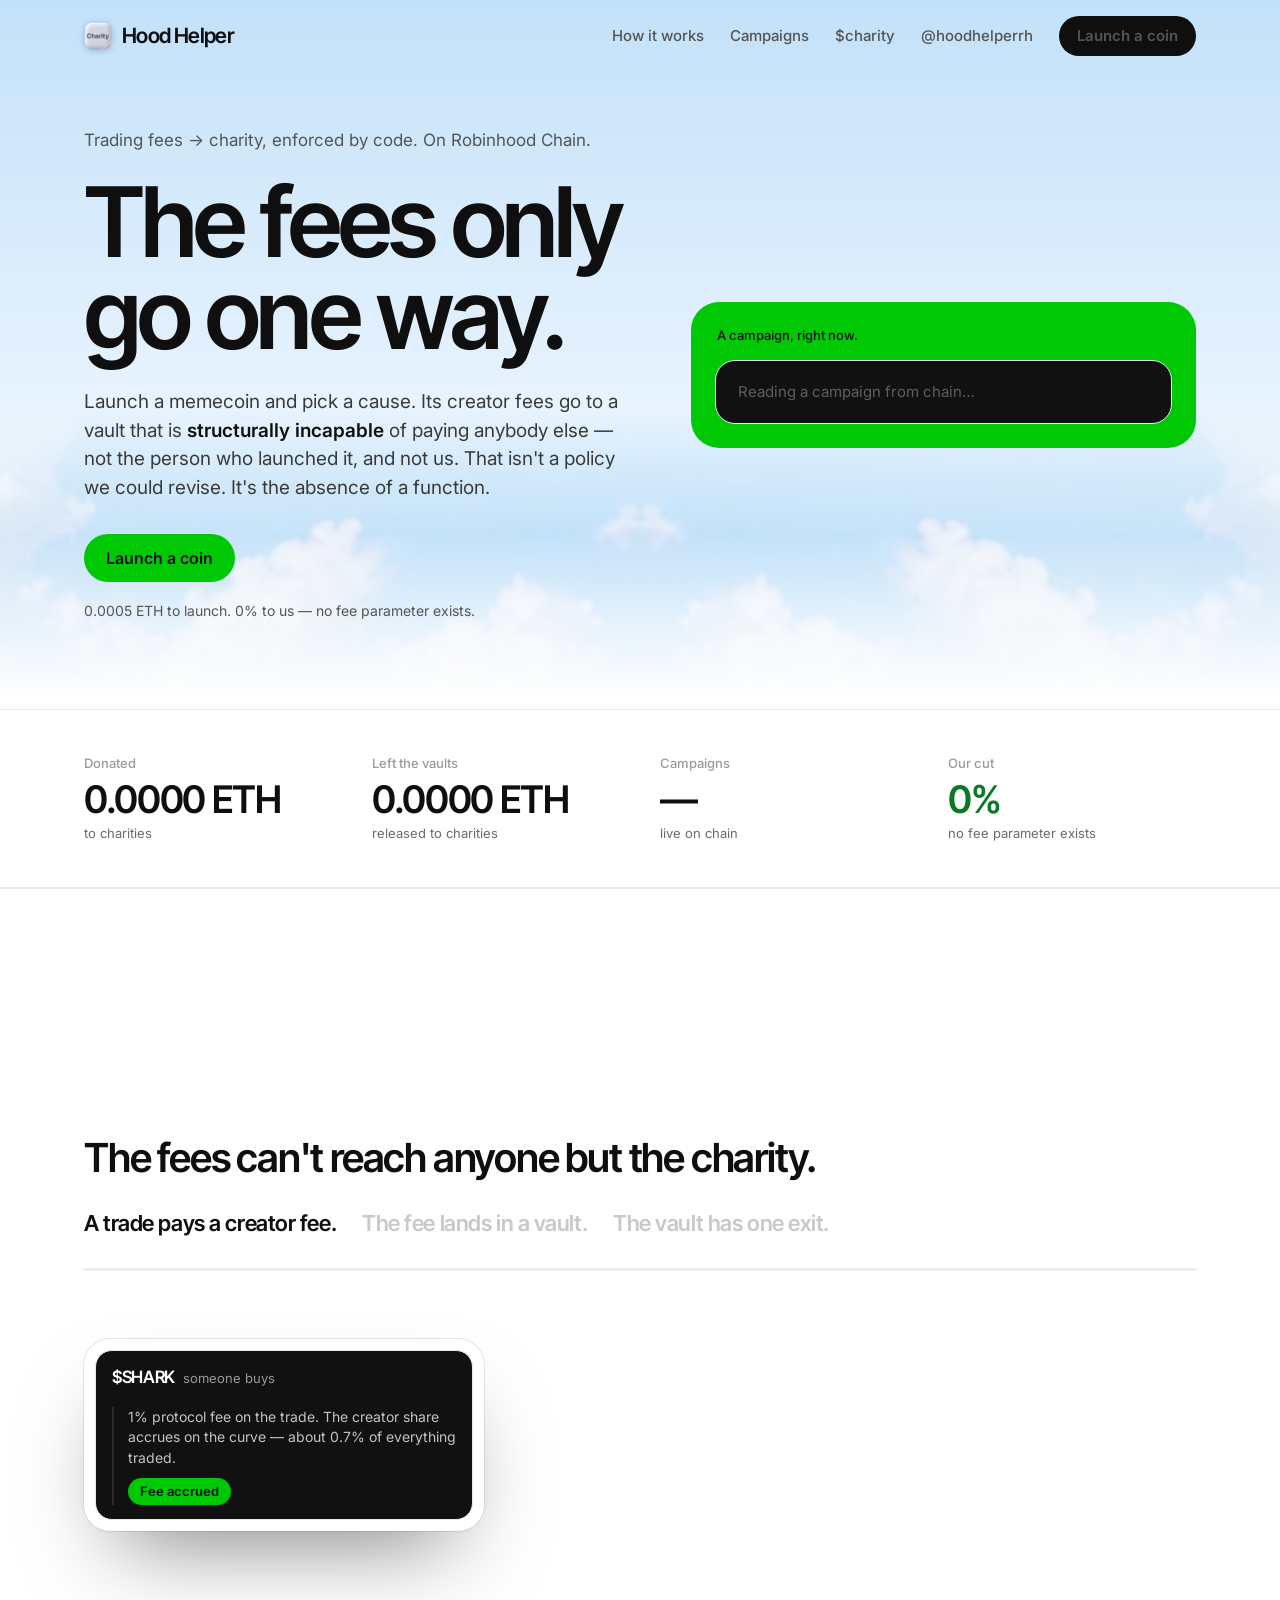
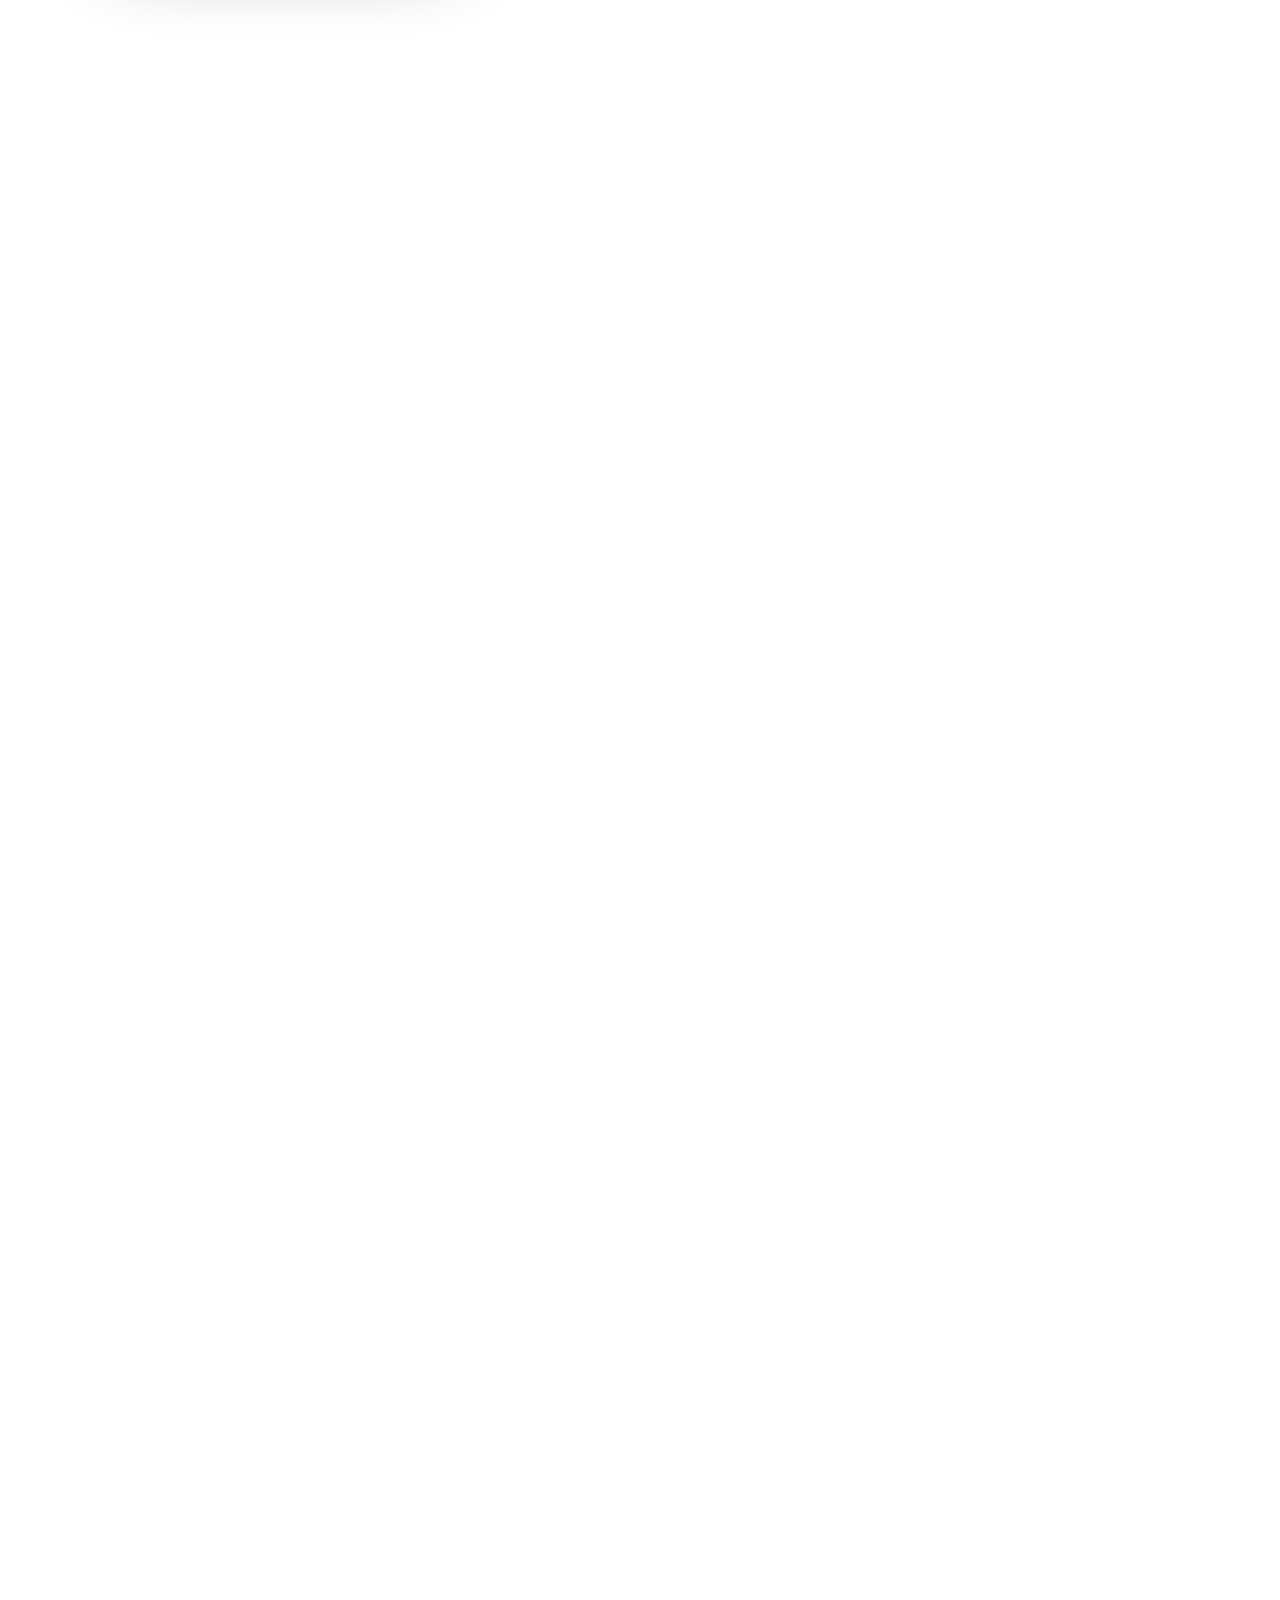
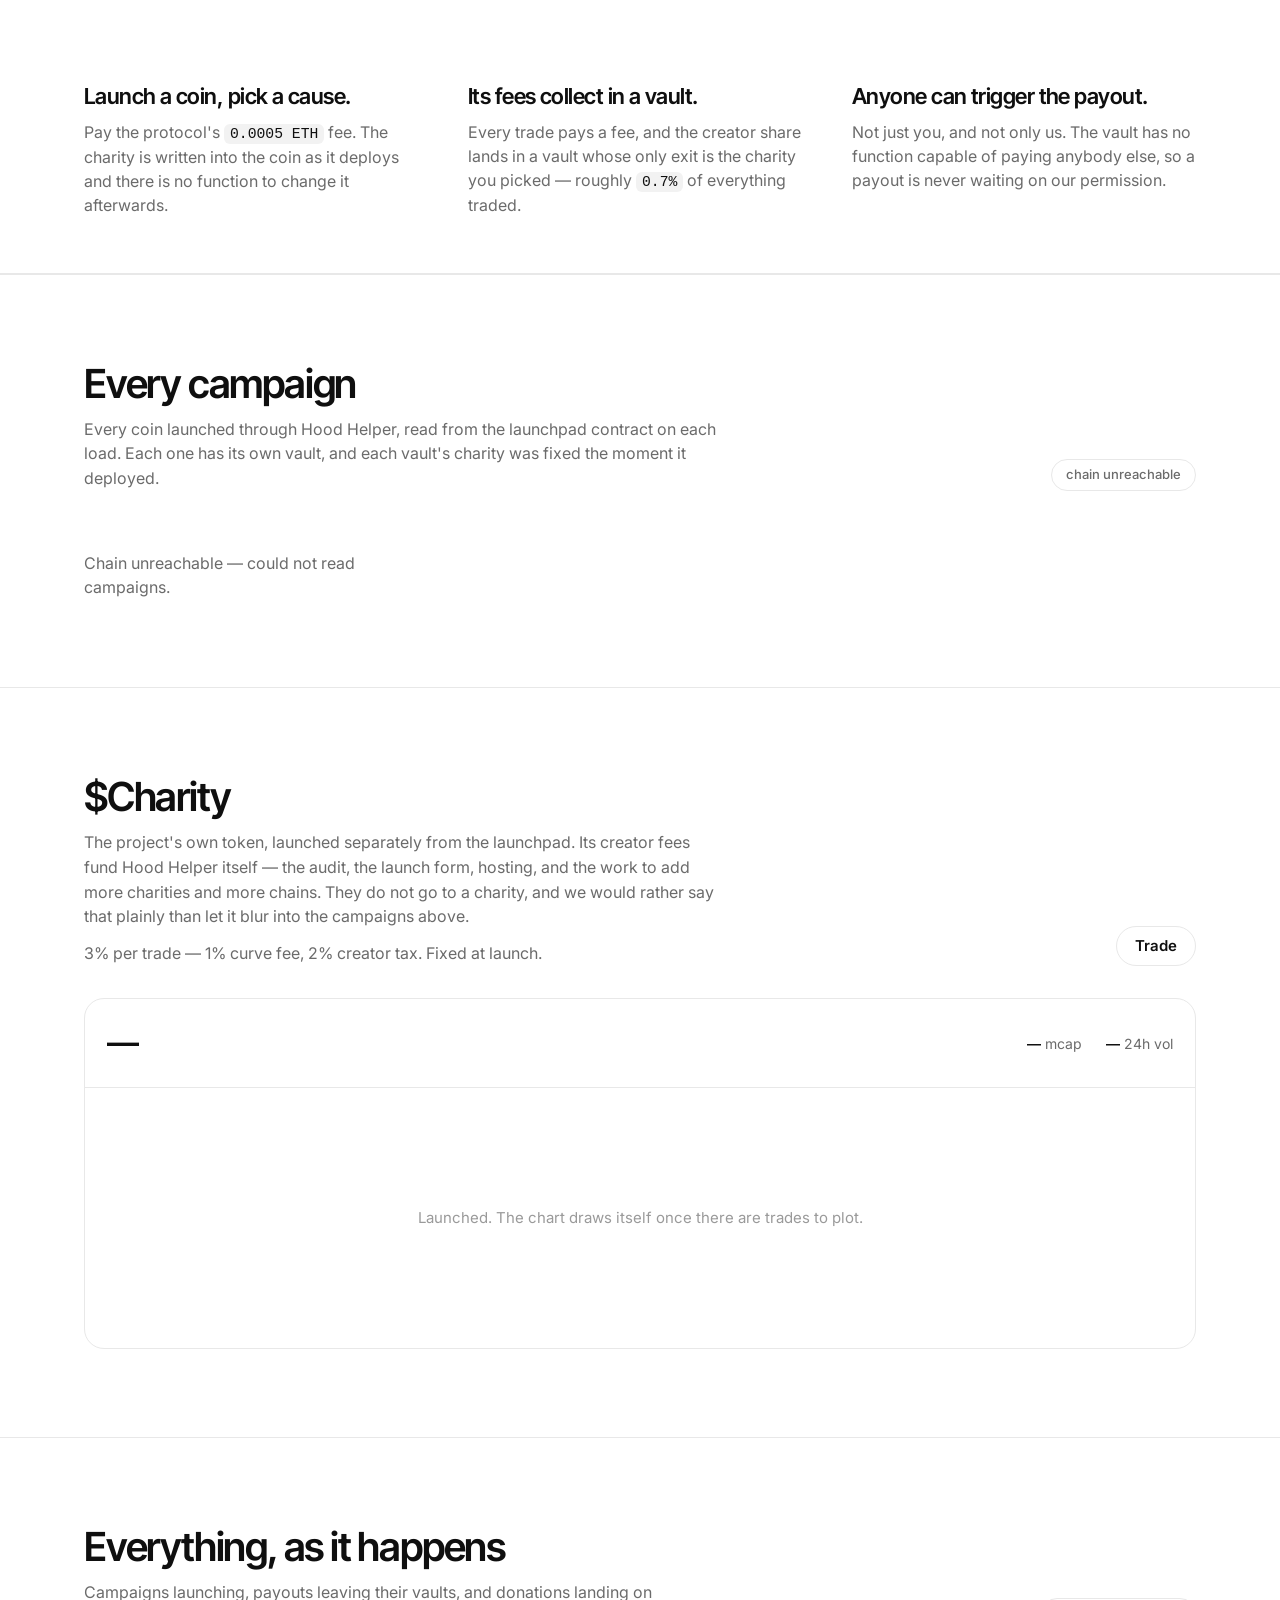
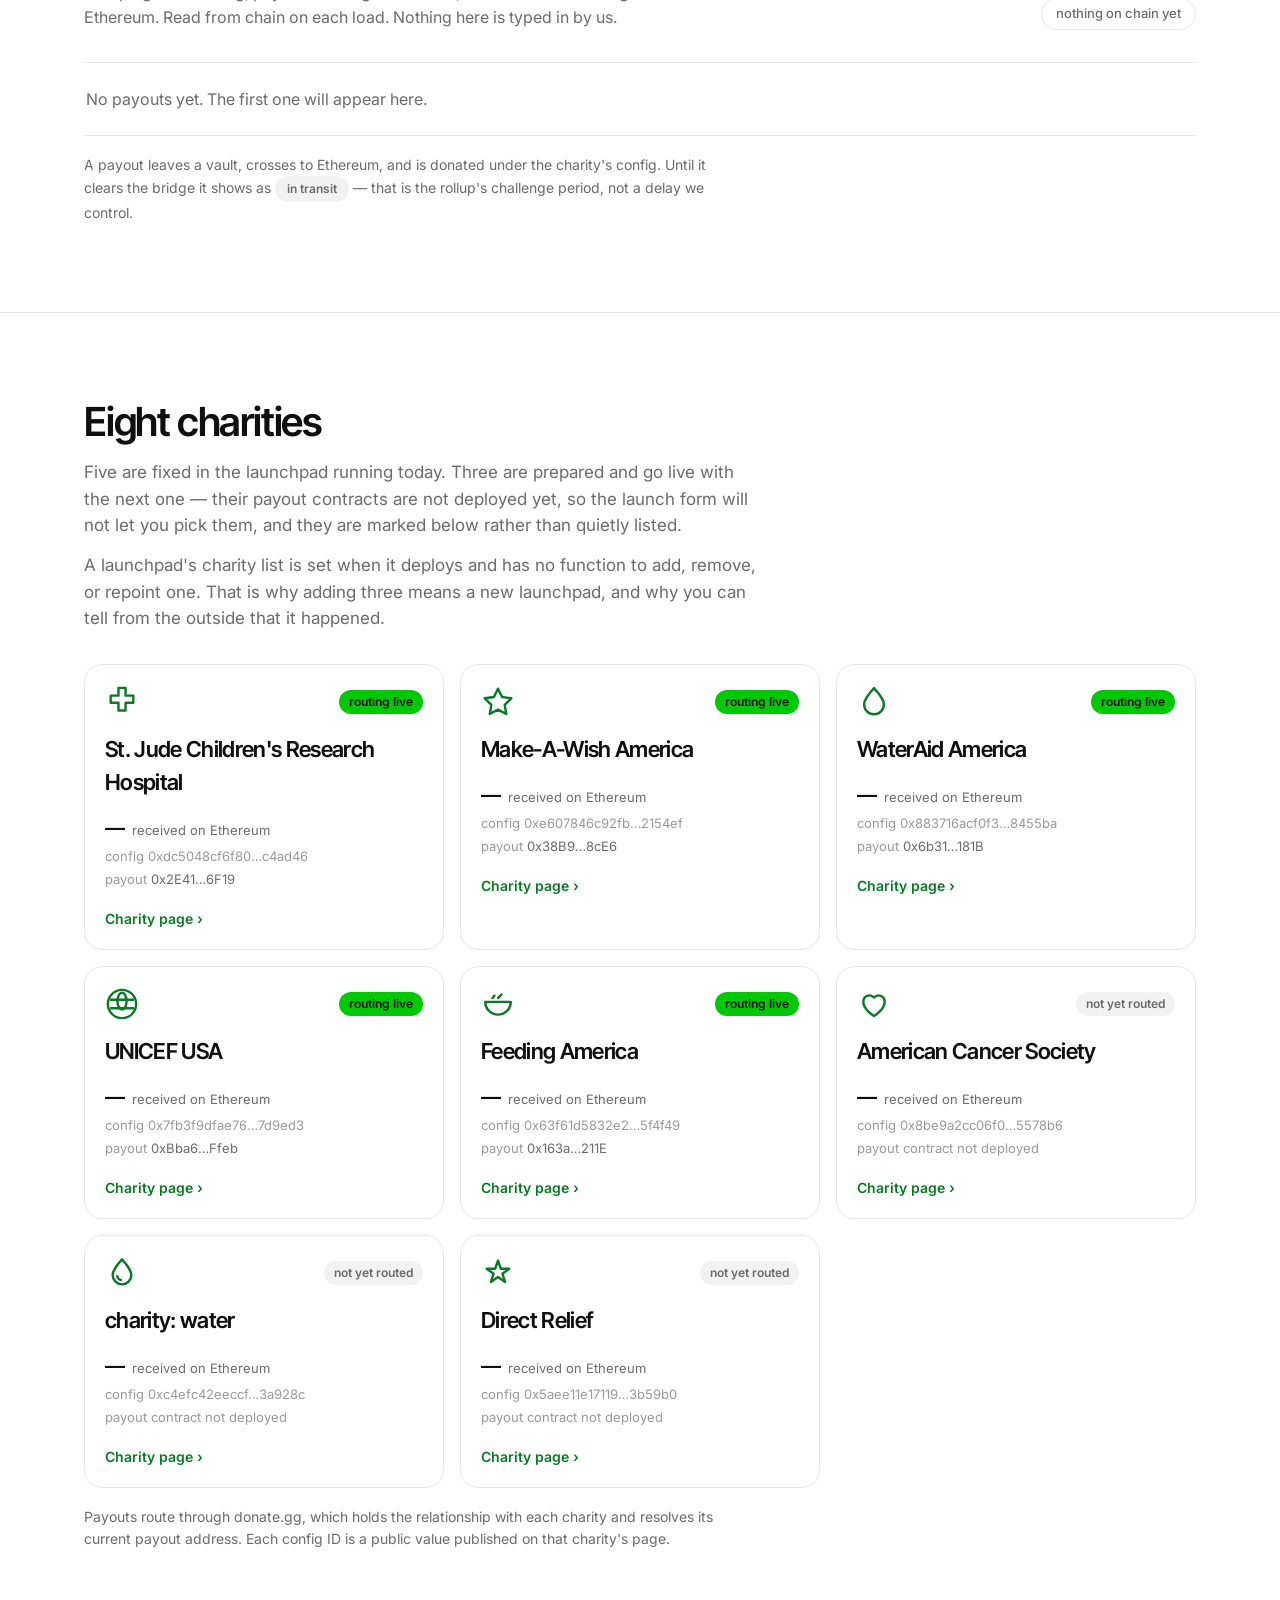
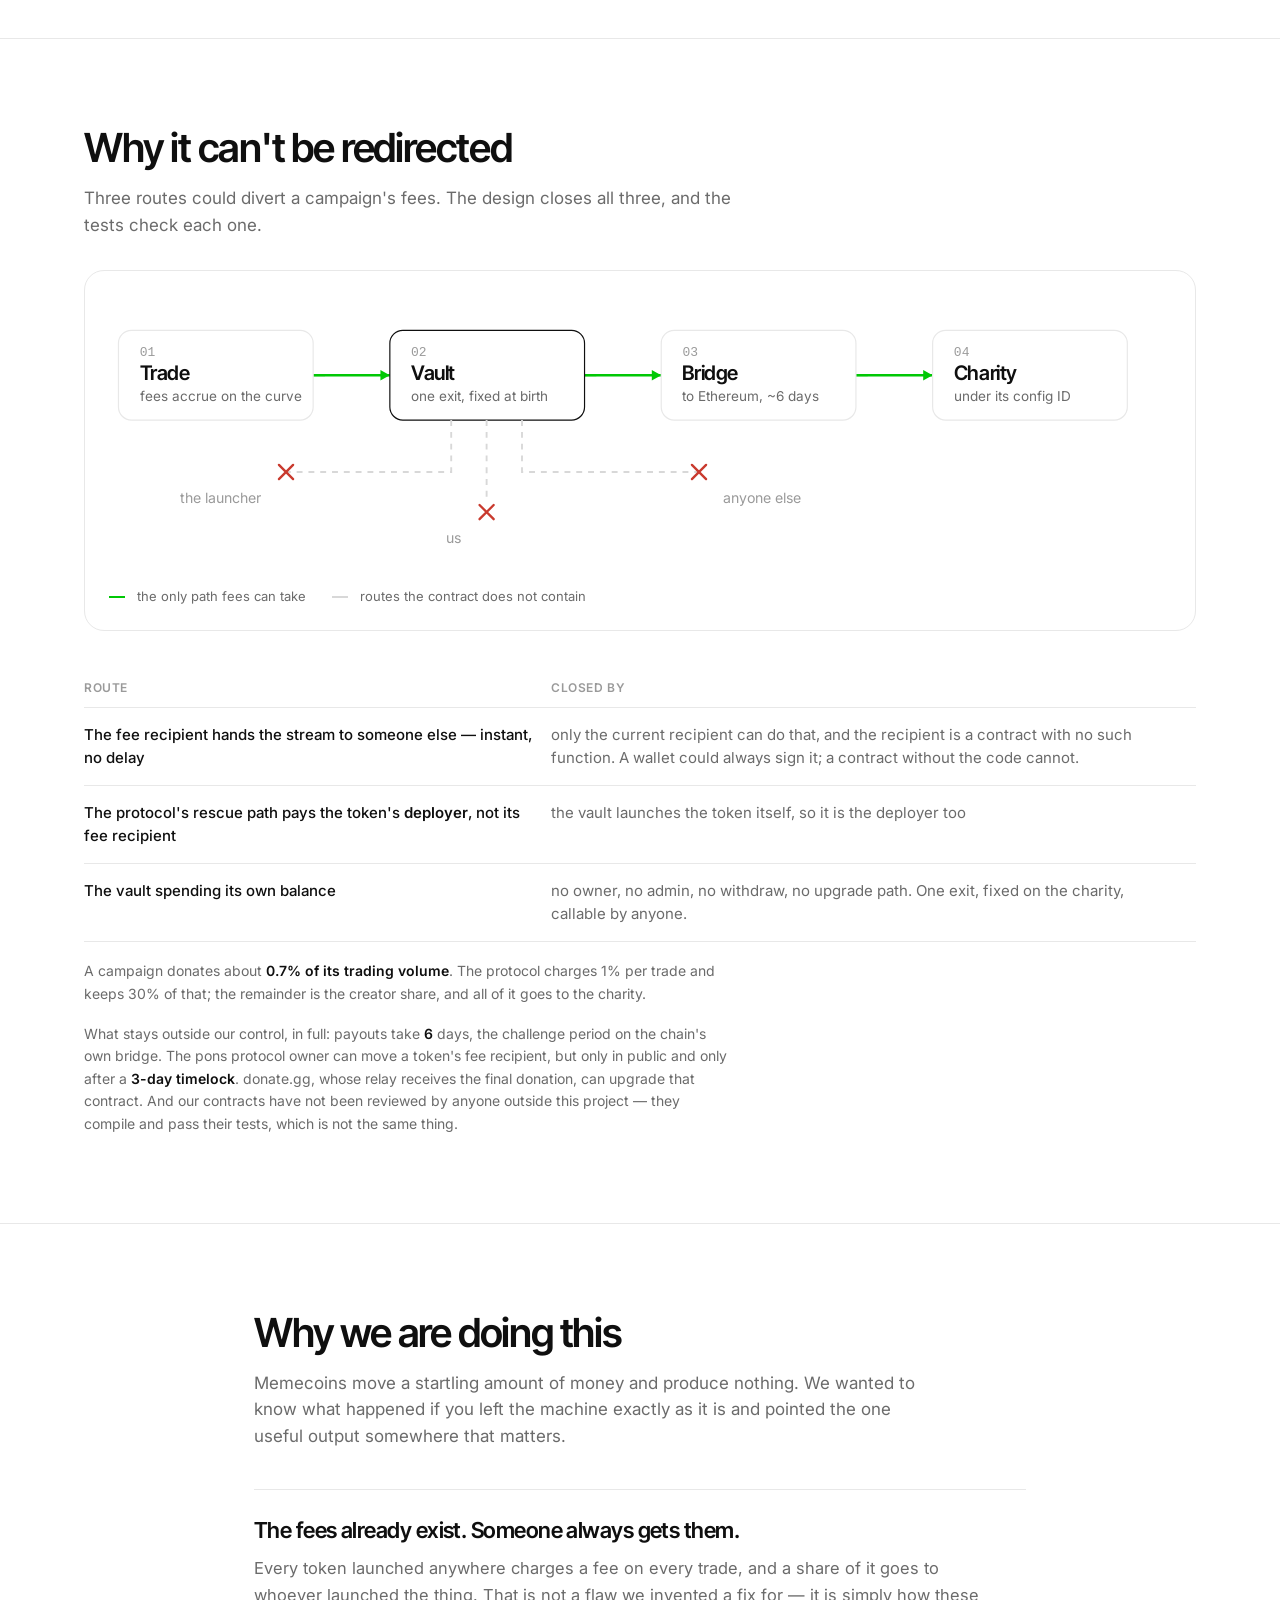
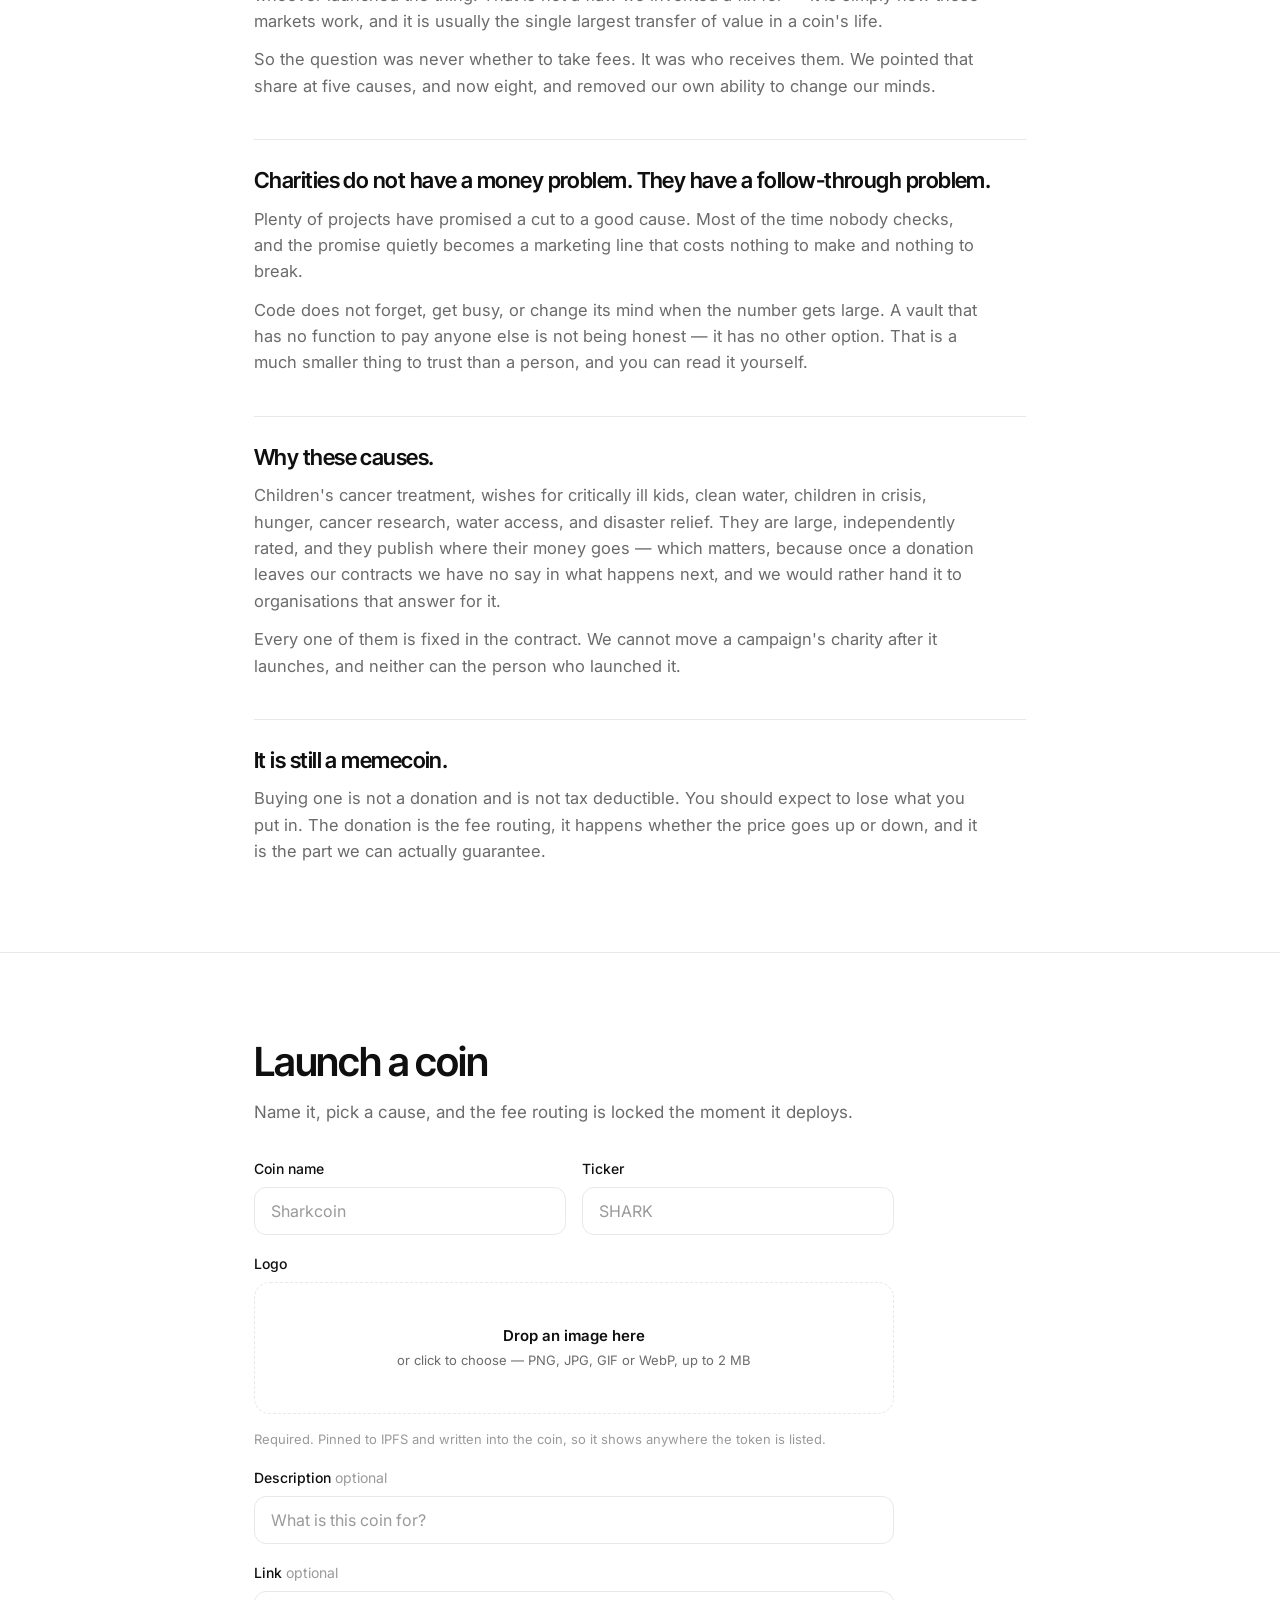
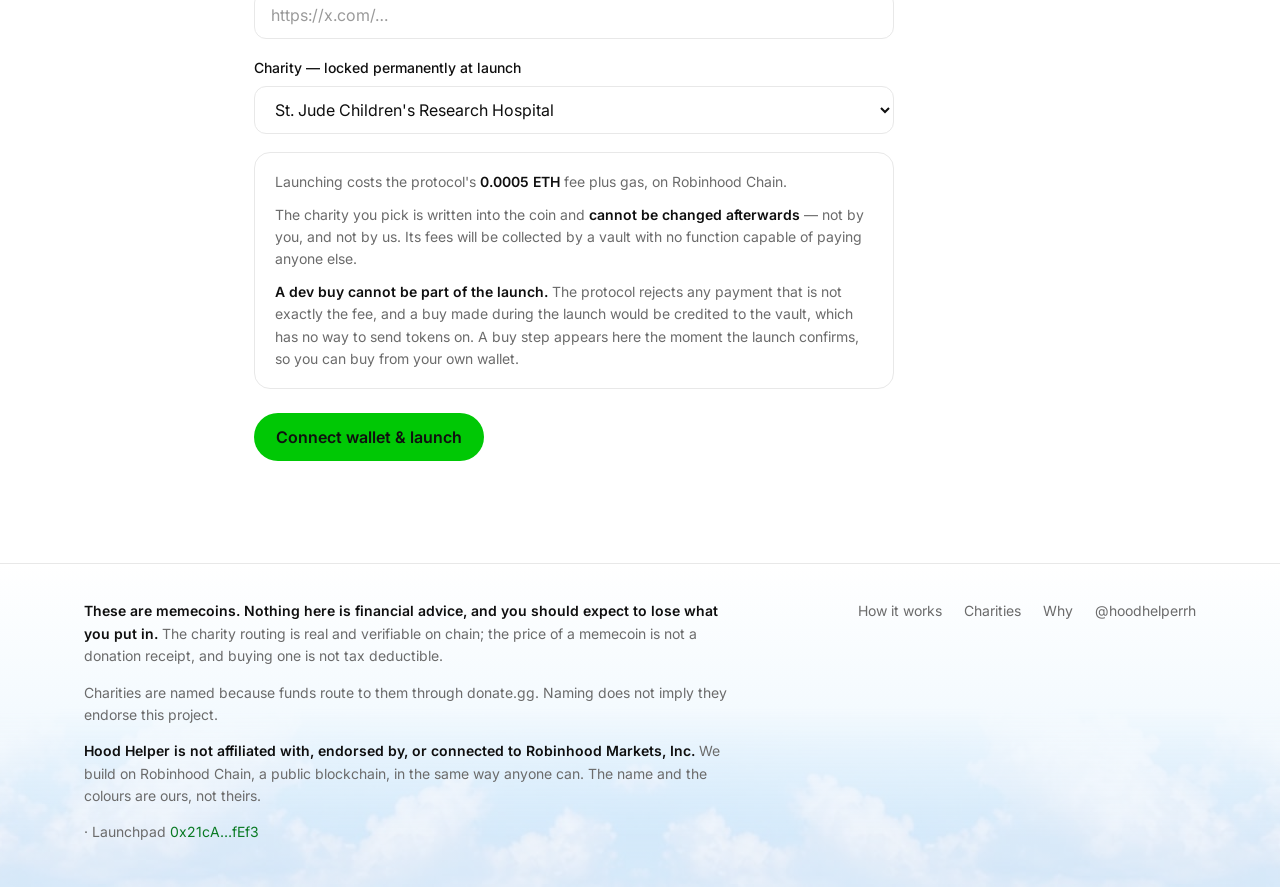
==== commit dd6c2452: "Wire in $Charity 0x7b45c07a…8667 Read from chain: symbol, name, logo, description, curve, fee recipi" ====
--- a/index.html
+++ b/index.html
@@ -482,7 +482,7 @@
   </div>
 </footer>
 
-<script src="config.js?v=30"></script>
+<script src="config.js?v=31"></script>
 <script src="app.js?v=31"></script>
 <script src="polish.js?v=6" defer></script>
 <script src="launch.js?v=6"></script>
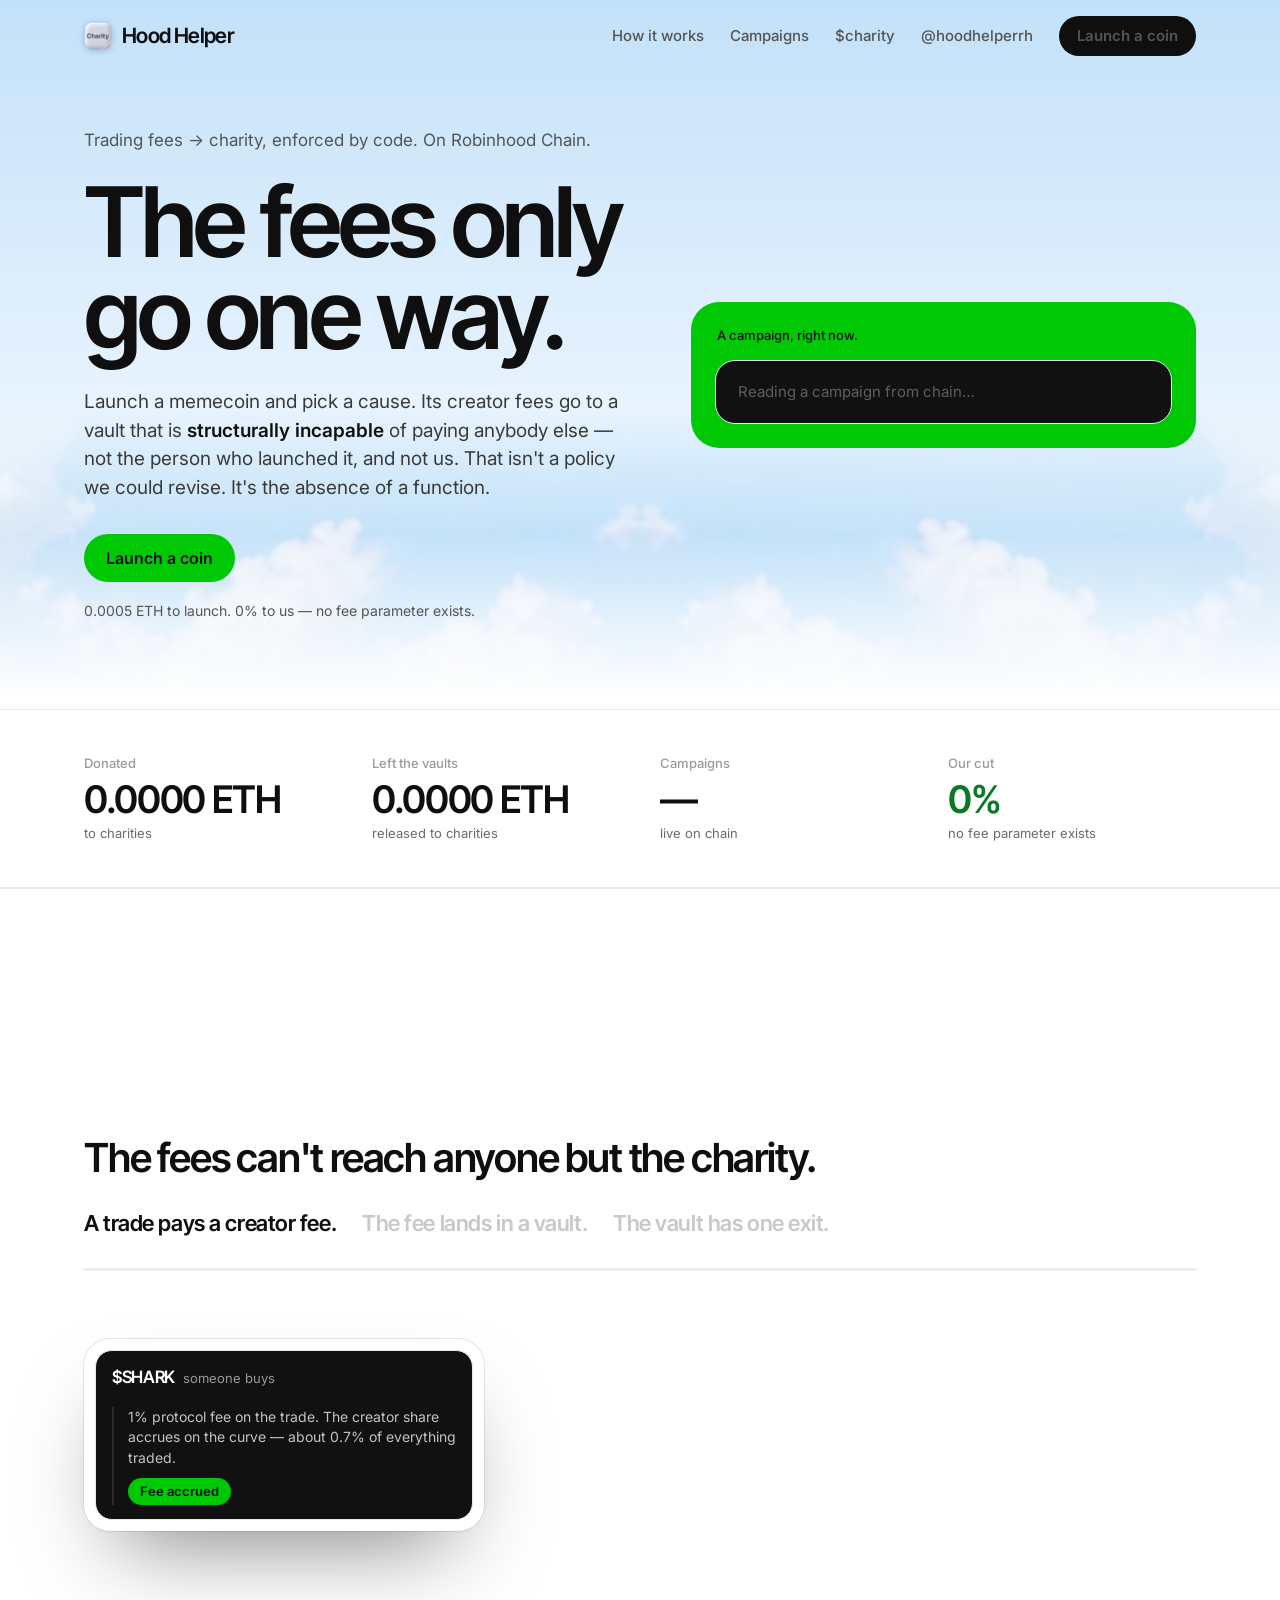
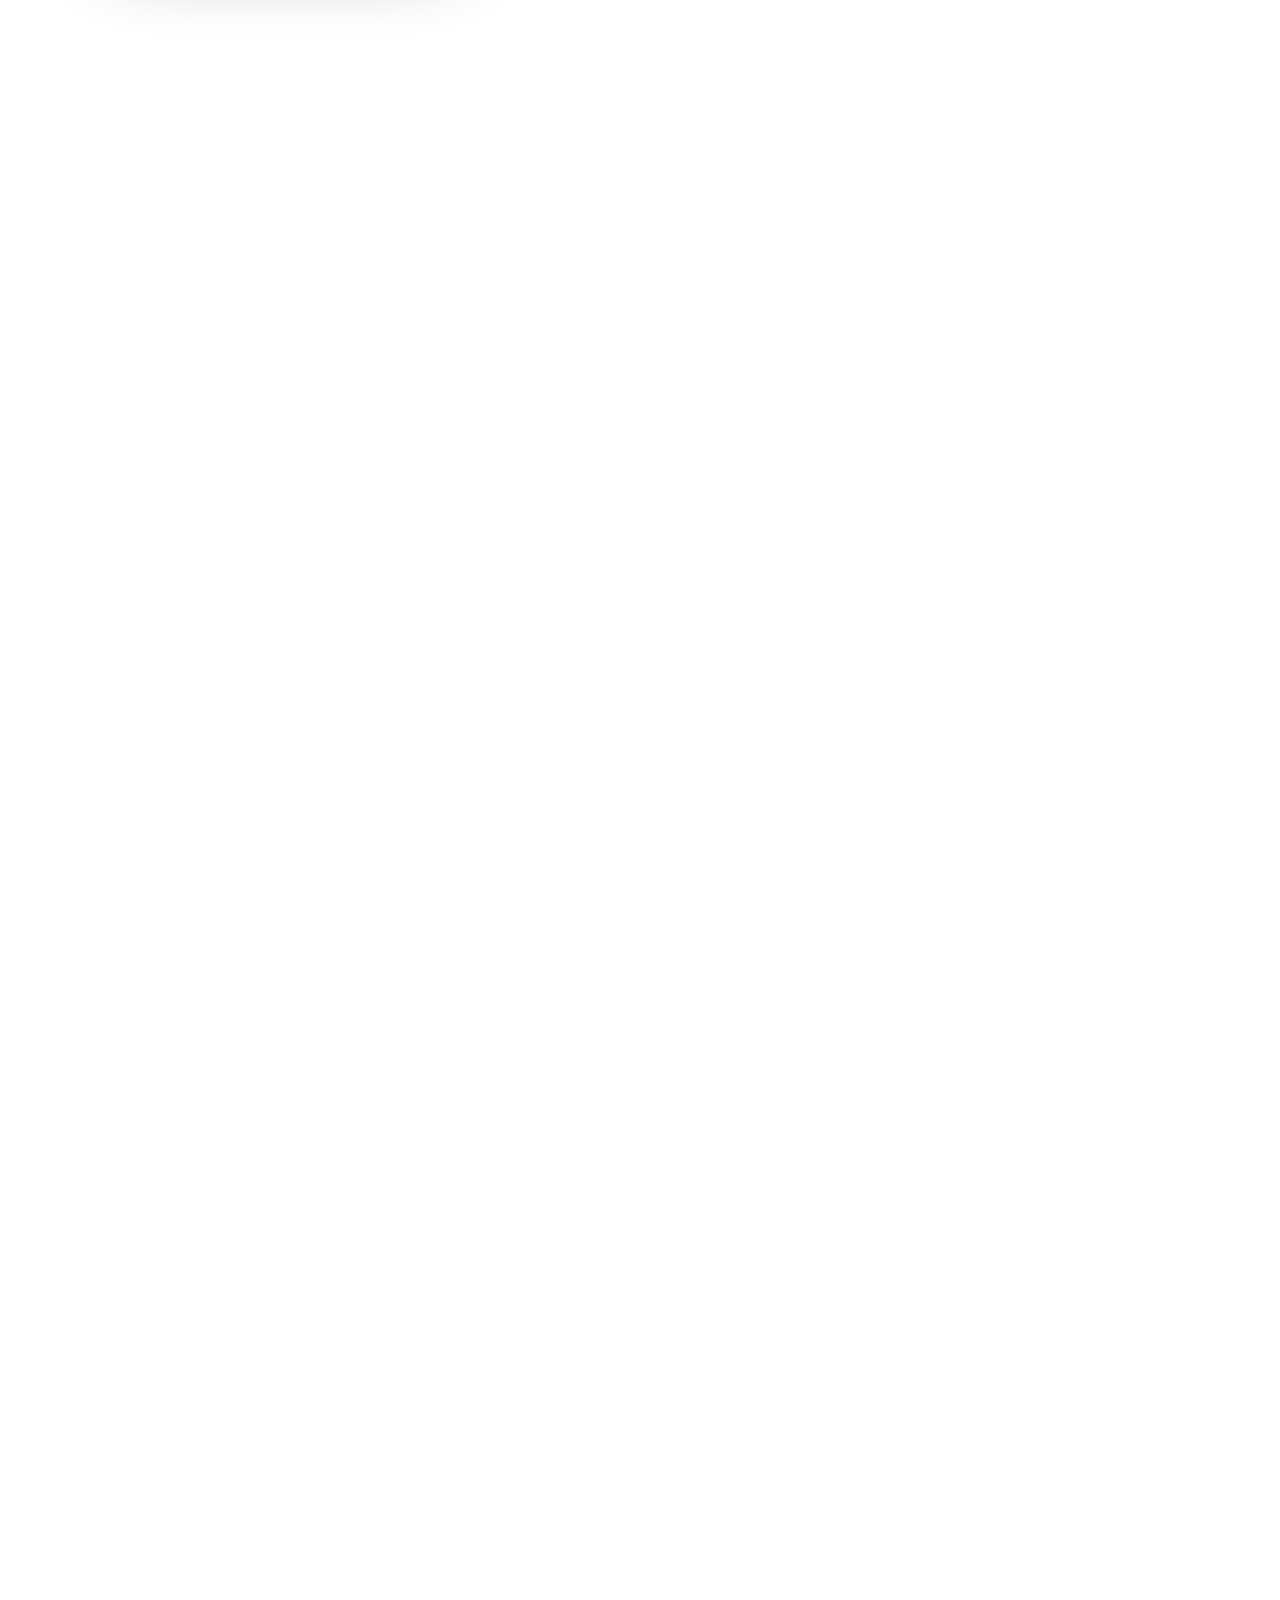
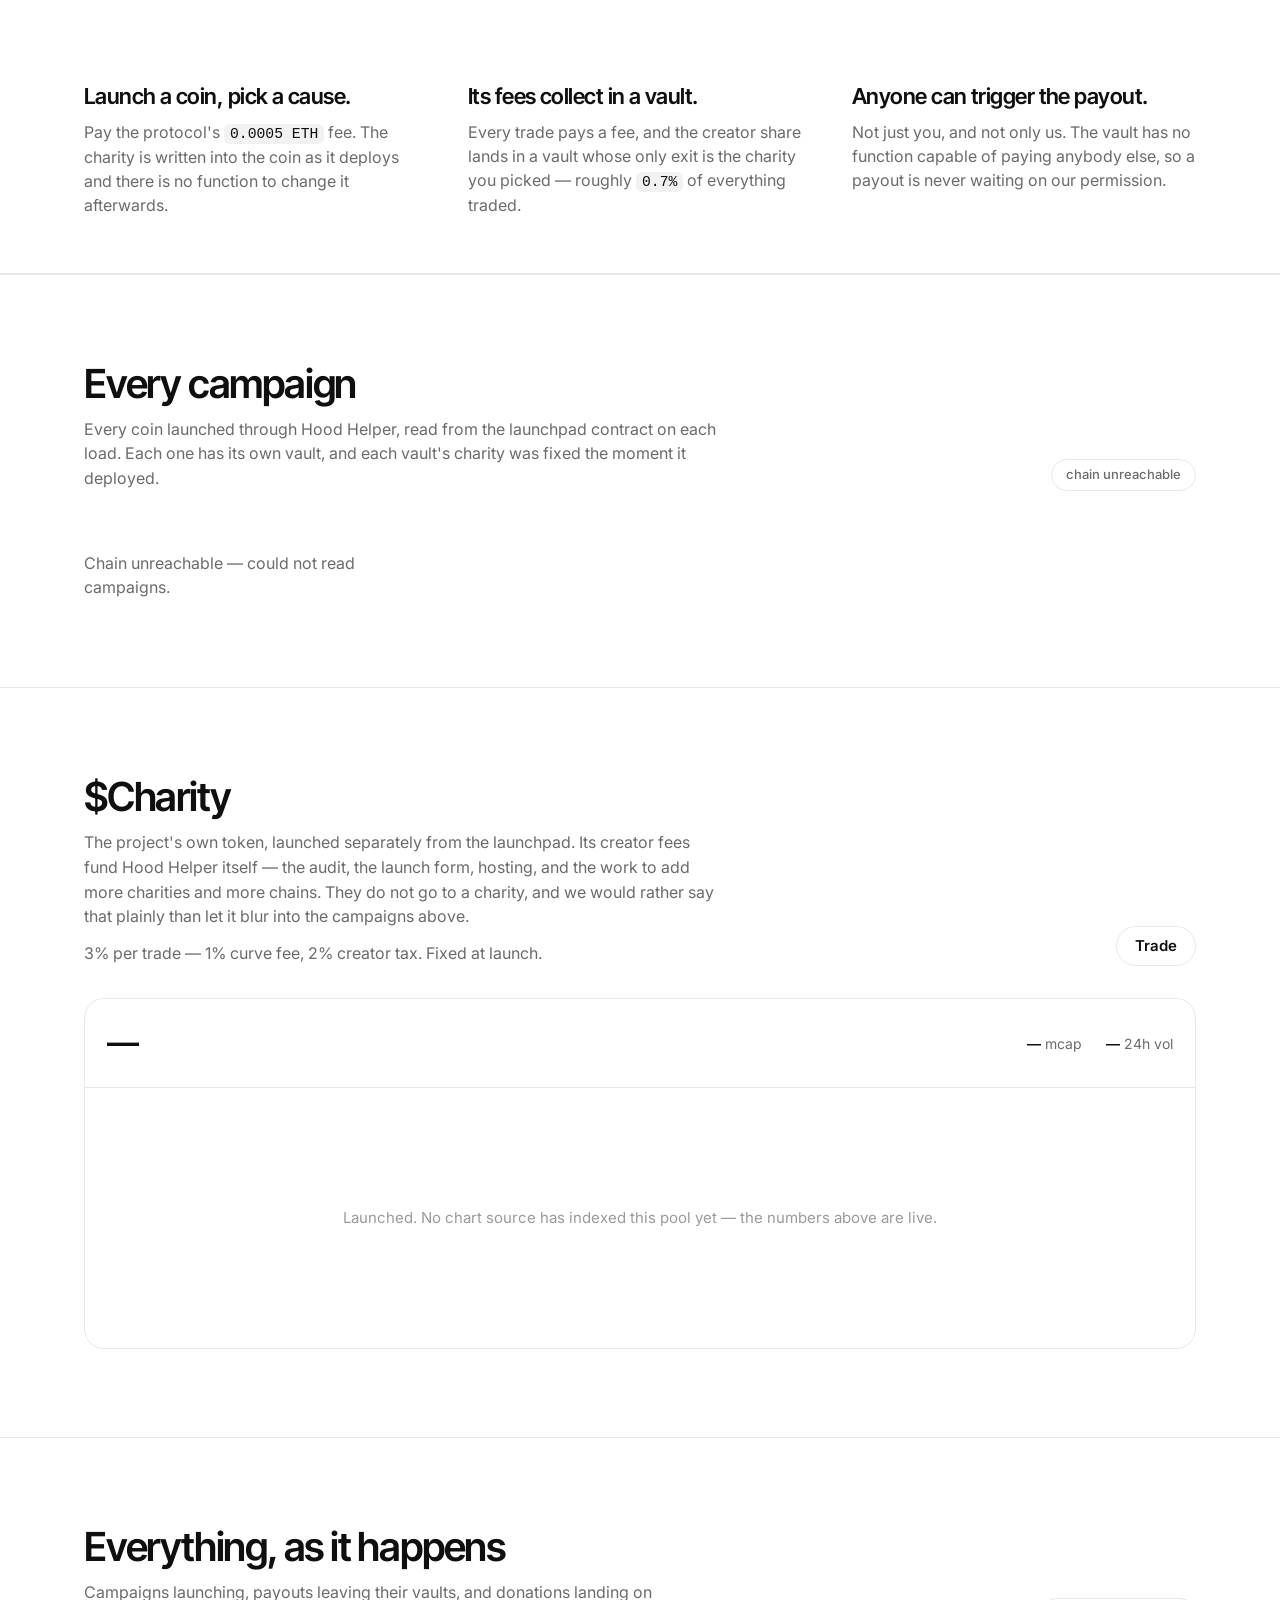
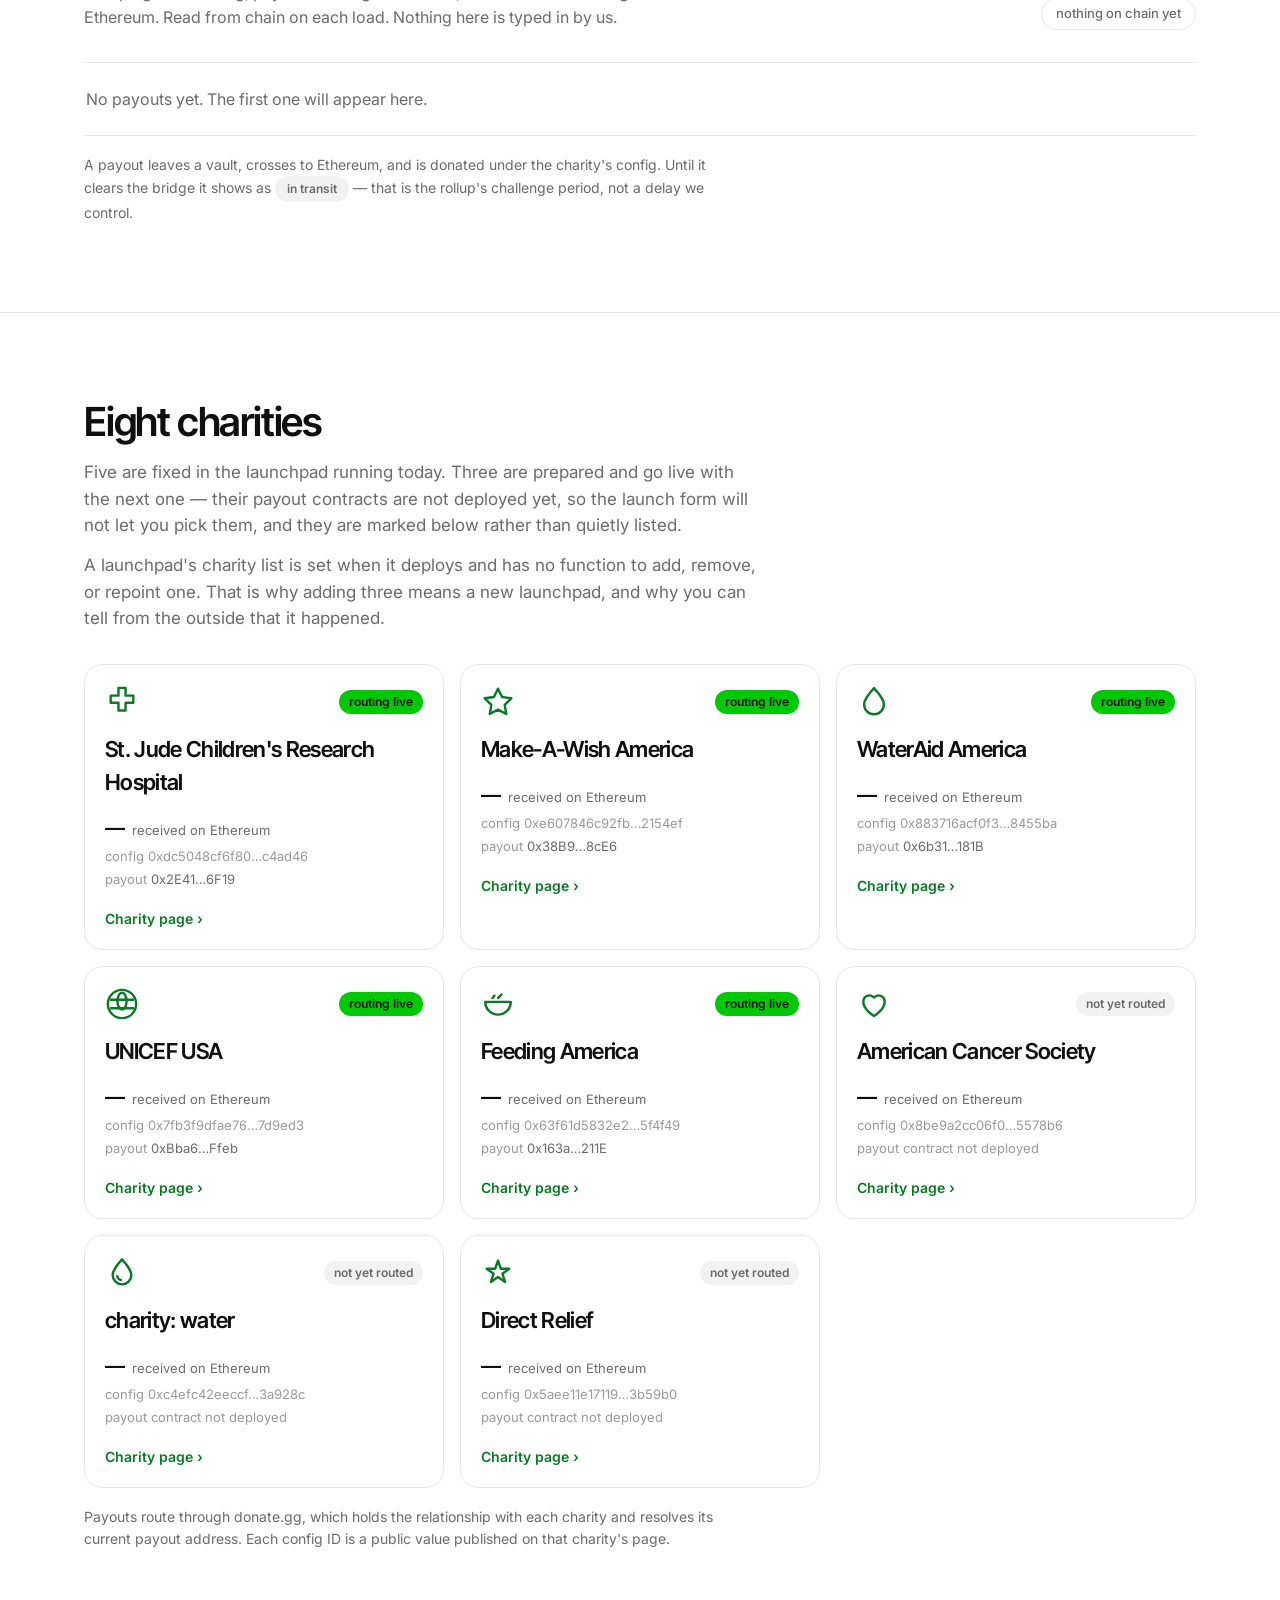
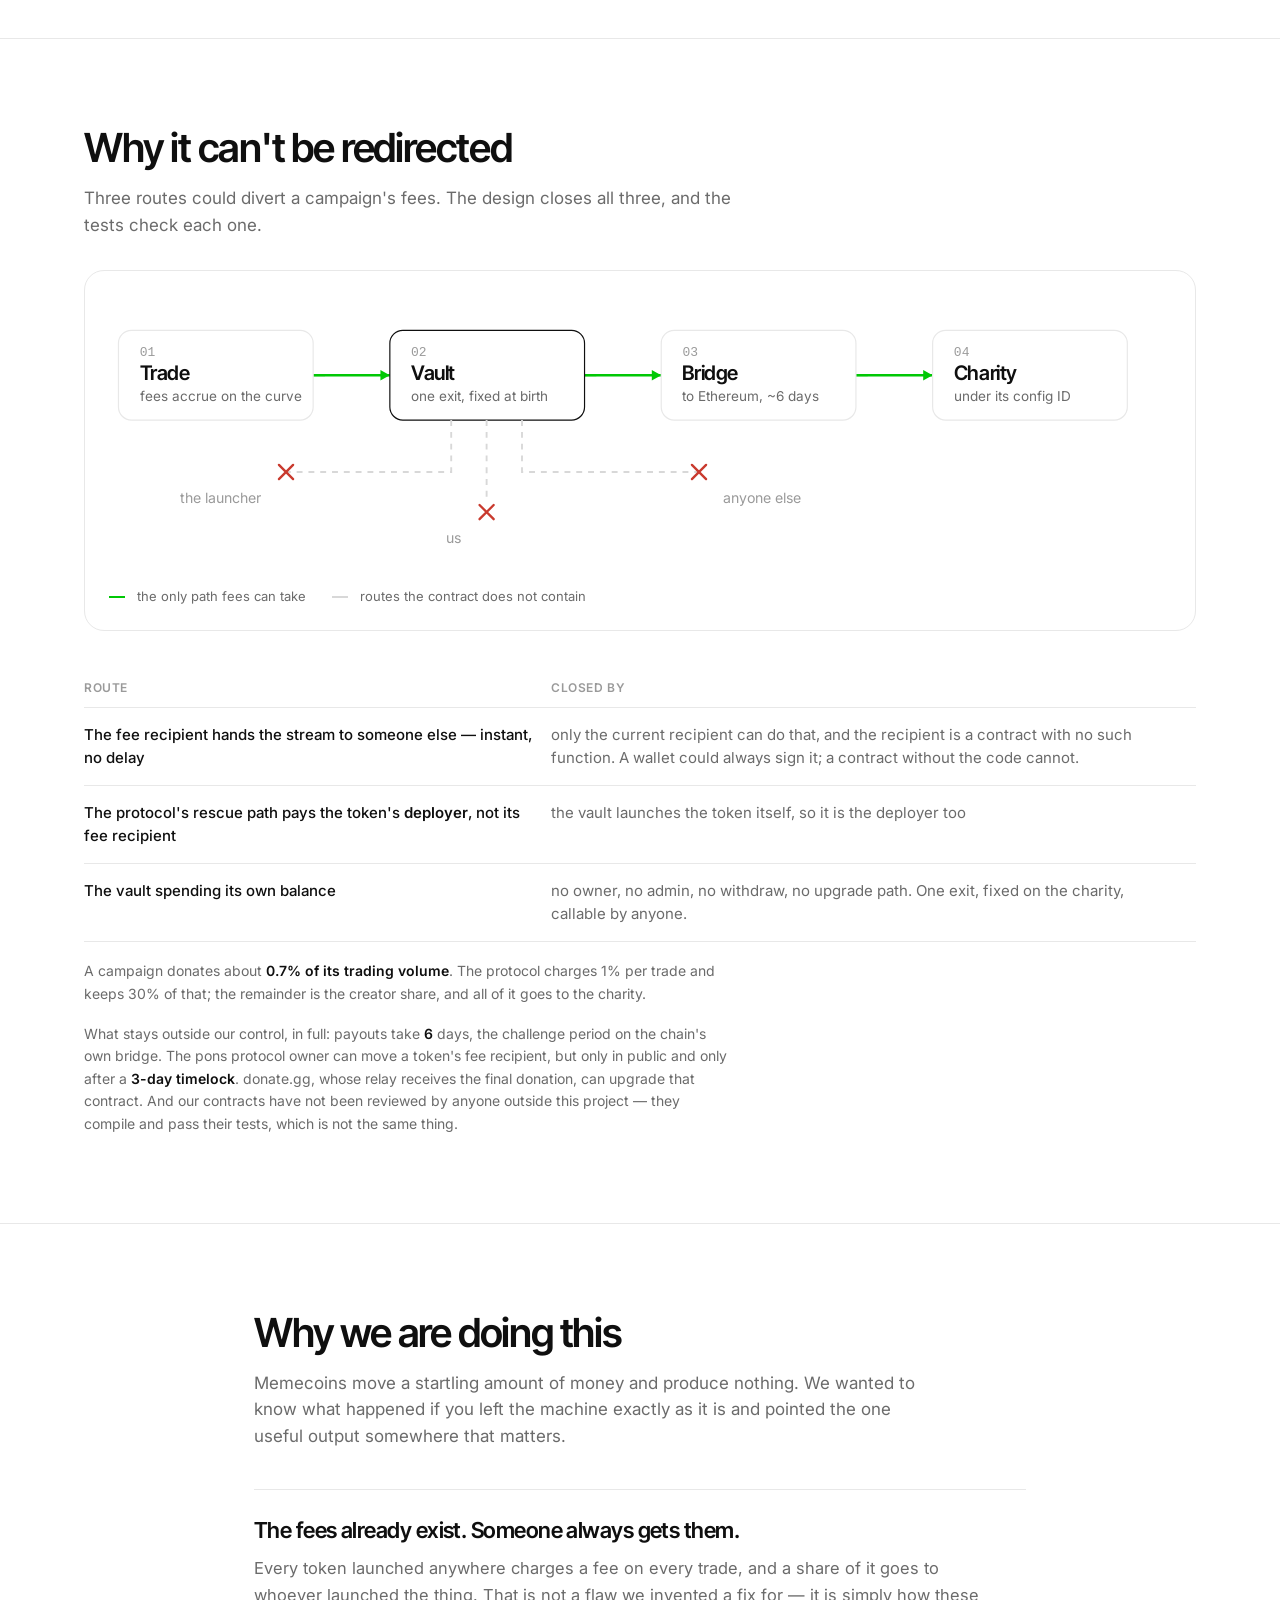
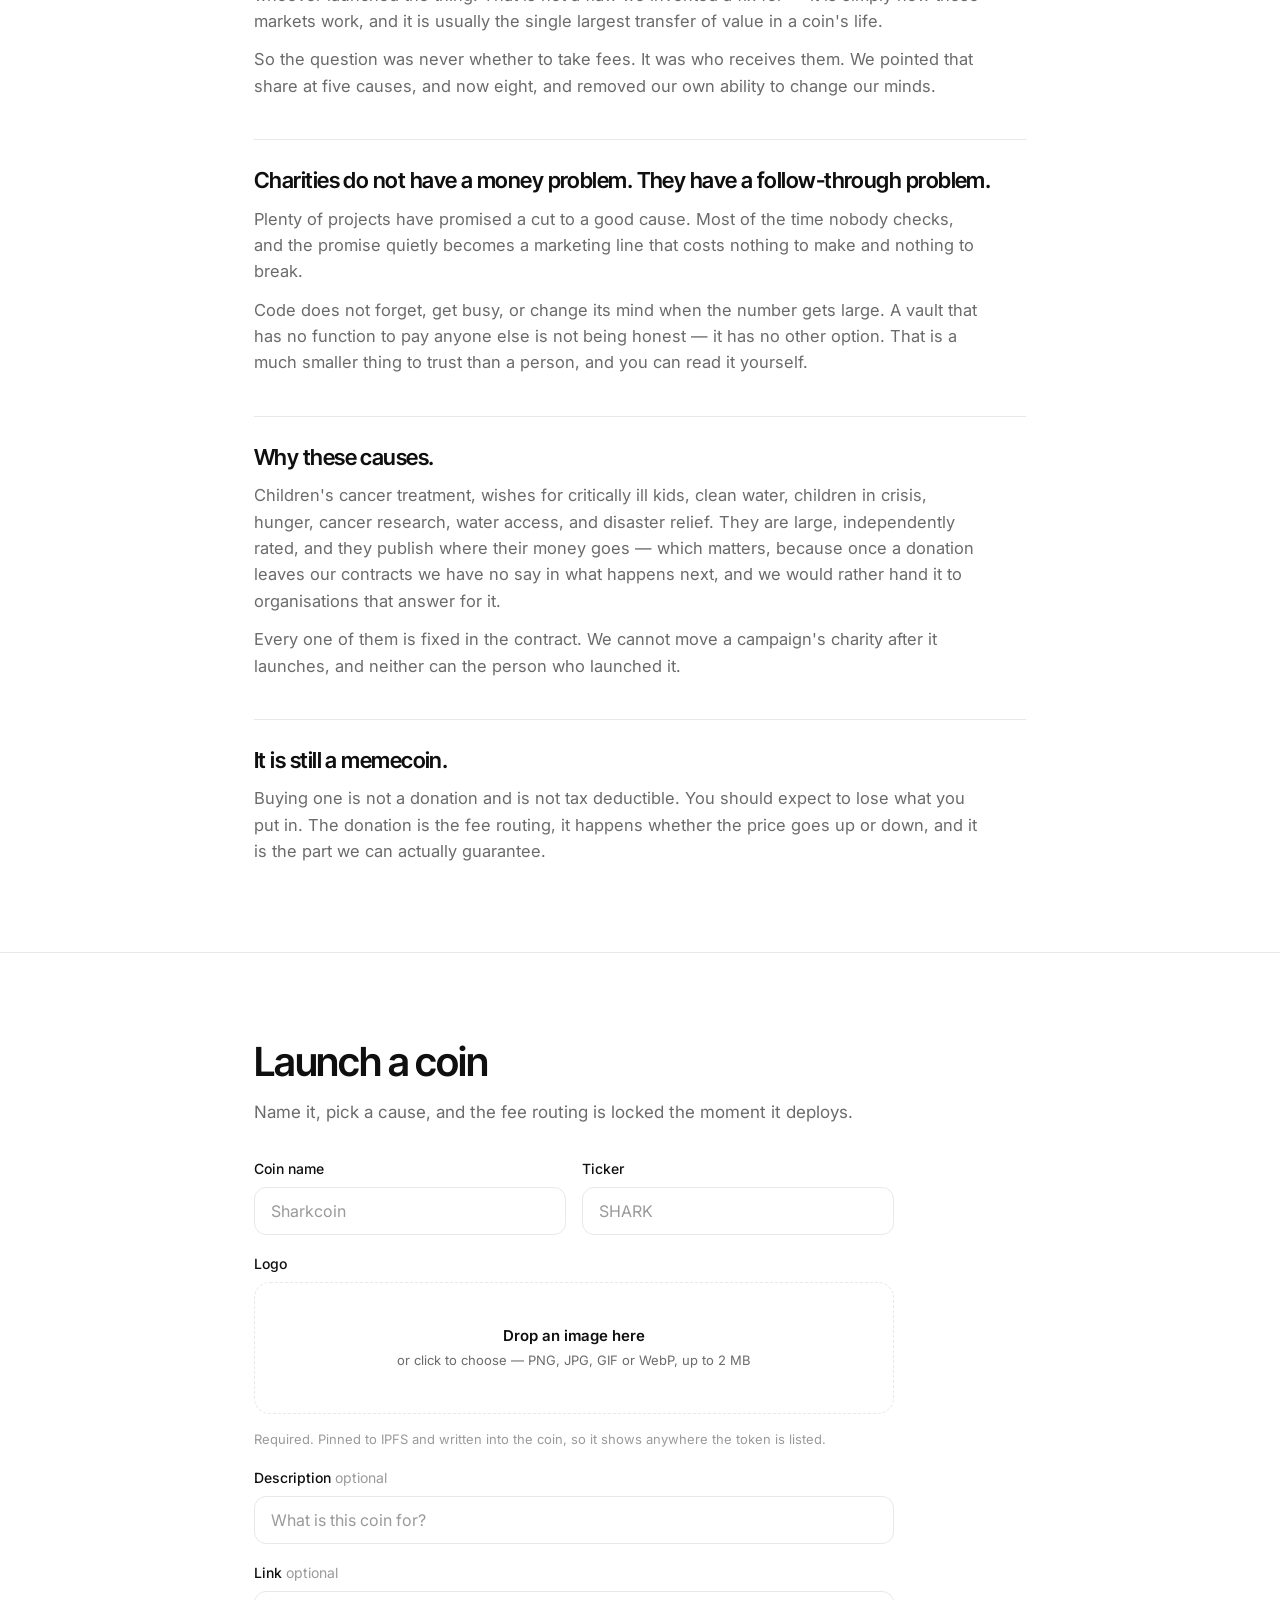
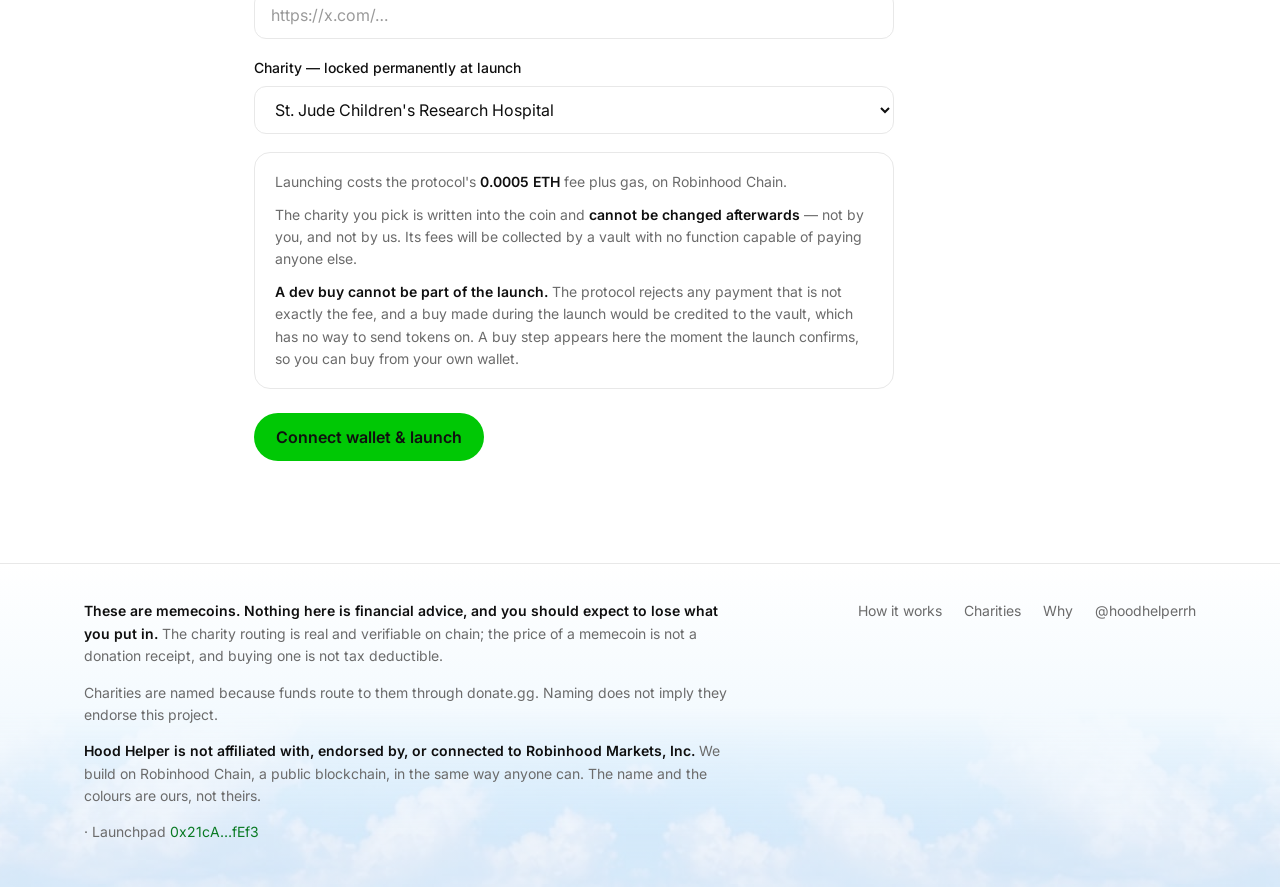
==== commit 4a475887: "Show a chart for $Charity The panel said the chart draws itself once there are trades to plot, while" ====
--- a/index.html
+++ b/index.html
@@ -14,7 +14,7 @@
 <link rel="preconnect" href="https://fonts.googleapis.com">
 <link rel="preconnect" href="https://fonts.gstatic.com" crossorigin>
 <link href="https://fonts.googleapis.com/css2?family=Inter+Tight:wght@500;600&family=Inter:wght@400;500;600&display=swap" rel="stylesheet">
-<link rel="stylesheet" href="style.css?v=34">
+<link rel="stylesheet" href="style.css?v=35">
 </head>
 <body class="motion">
 
@@ -483,7 +483,7 @@
 </footer>
 
 <script src="config.js?v=31"></script>
-<script src="app.js?v=31"></script>
+<script src="app.js?v=32"></script>
 <script src="polish.js?v=6" defer></script>
 <script src="launch.js?v=6"></script>
 </body>
--- a/style.css
+++ b/style.css
@@ -729,3 +729,8 @@
 @media (max-width: 620px) {
   .camp-logo { width: 56px; height: 56px; border-radius: 14px; }
 }
+
+/* The token chart is an embed when no candles exist to draw from — see the
+   comment in app.js. It fills the same box the drawn chart would. */
+.chart-embed { width: 100%; height: 100%; min-height: 260px; border: 0; display: block; }
+.chart { padding: 0; }
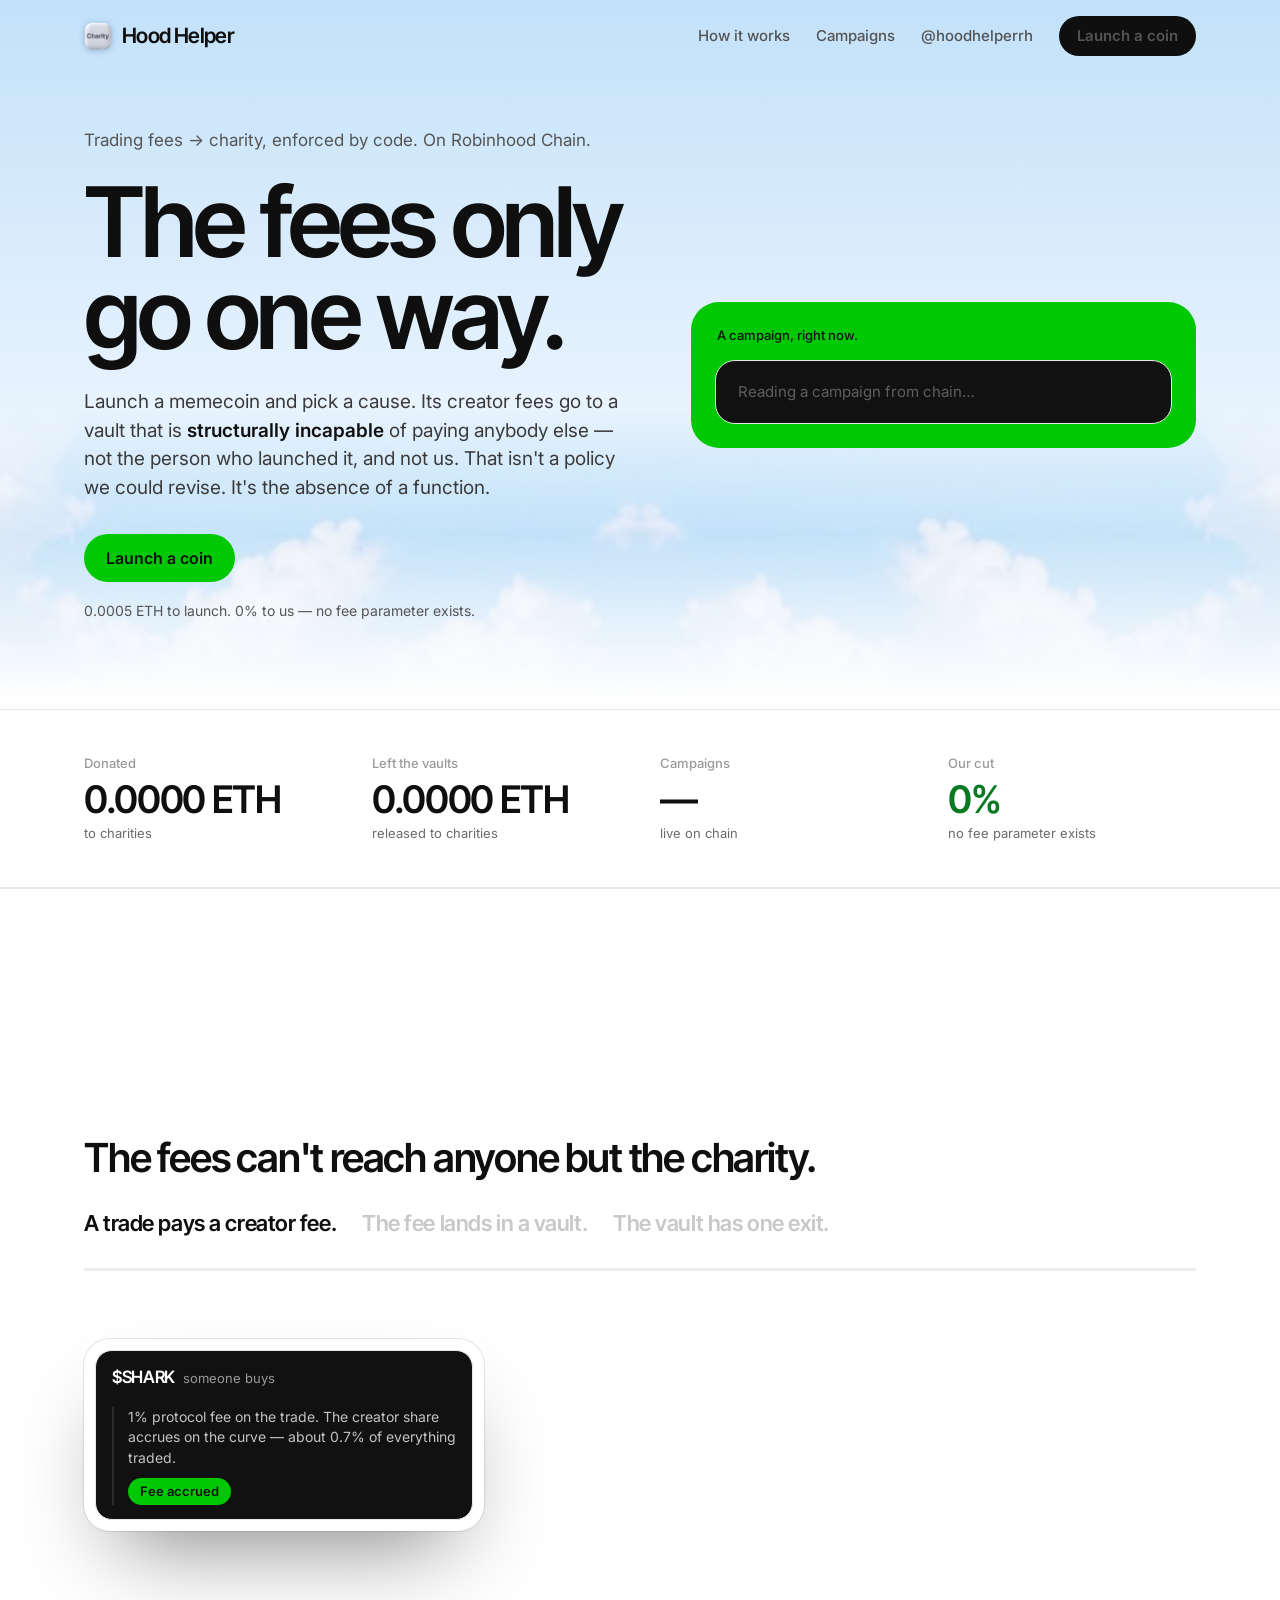
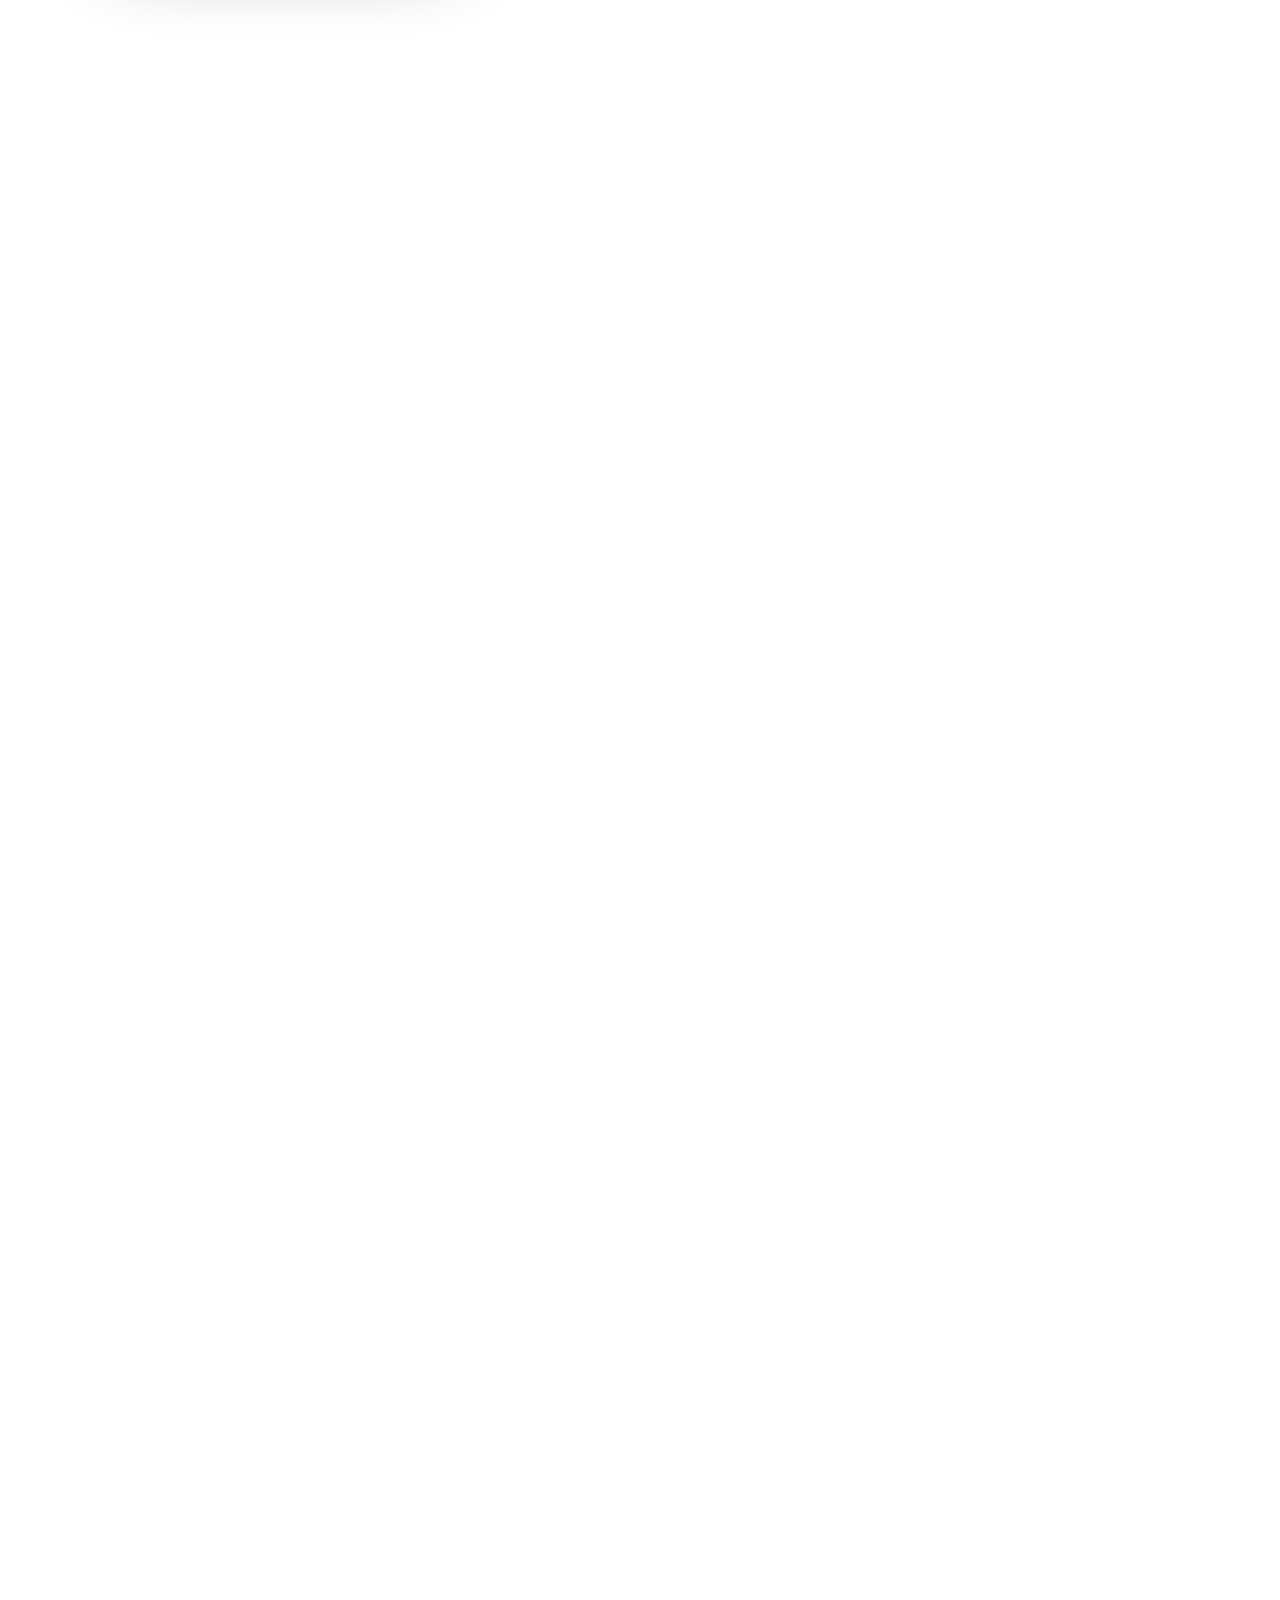
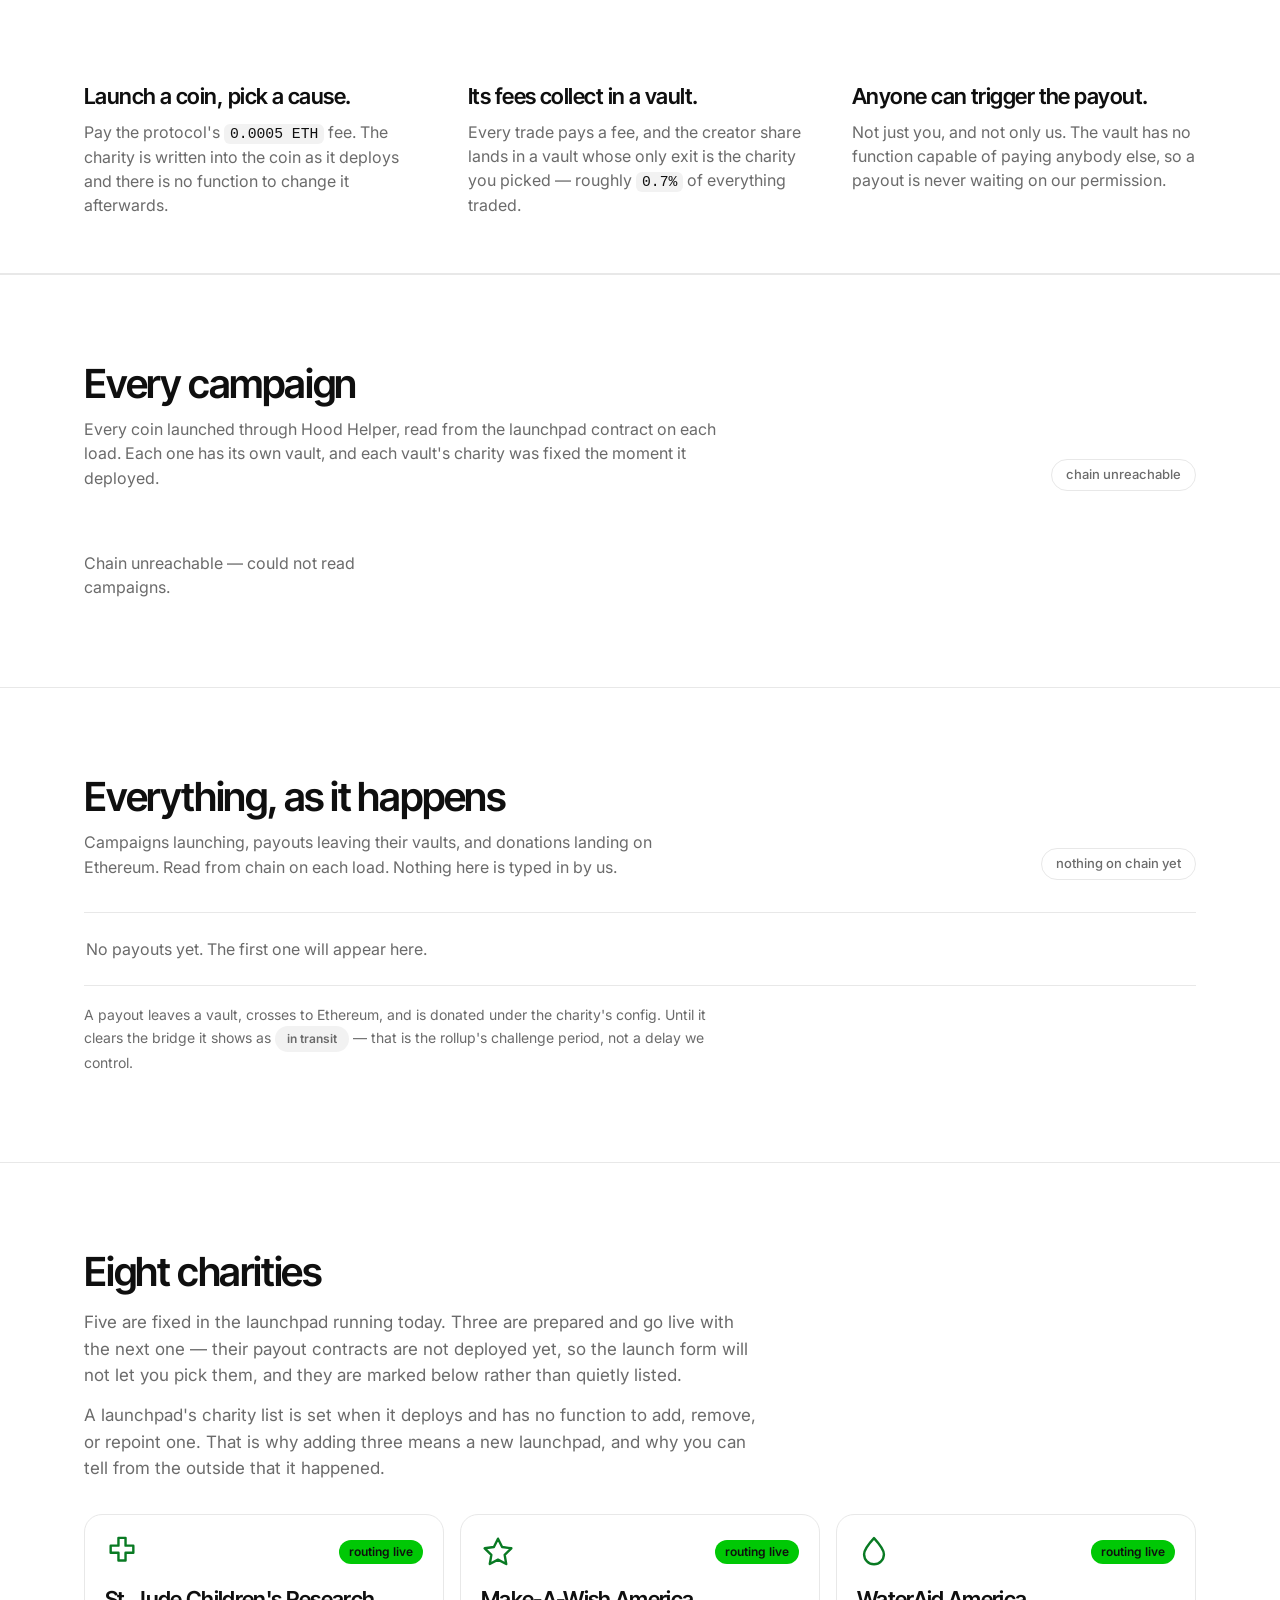
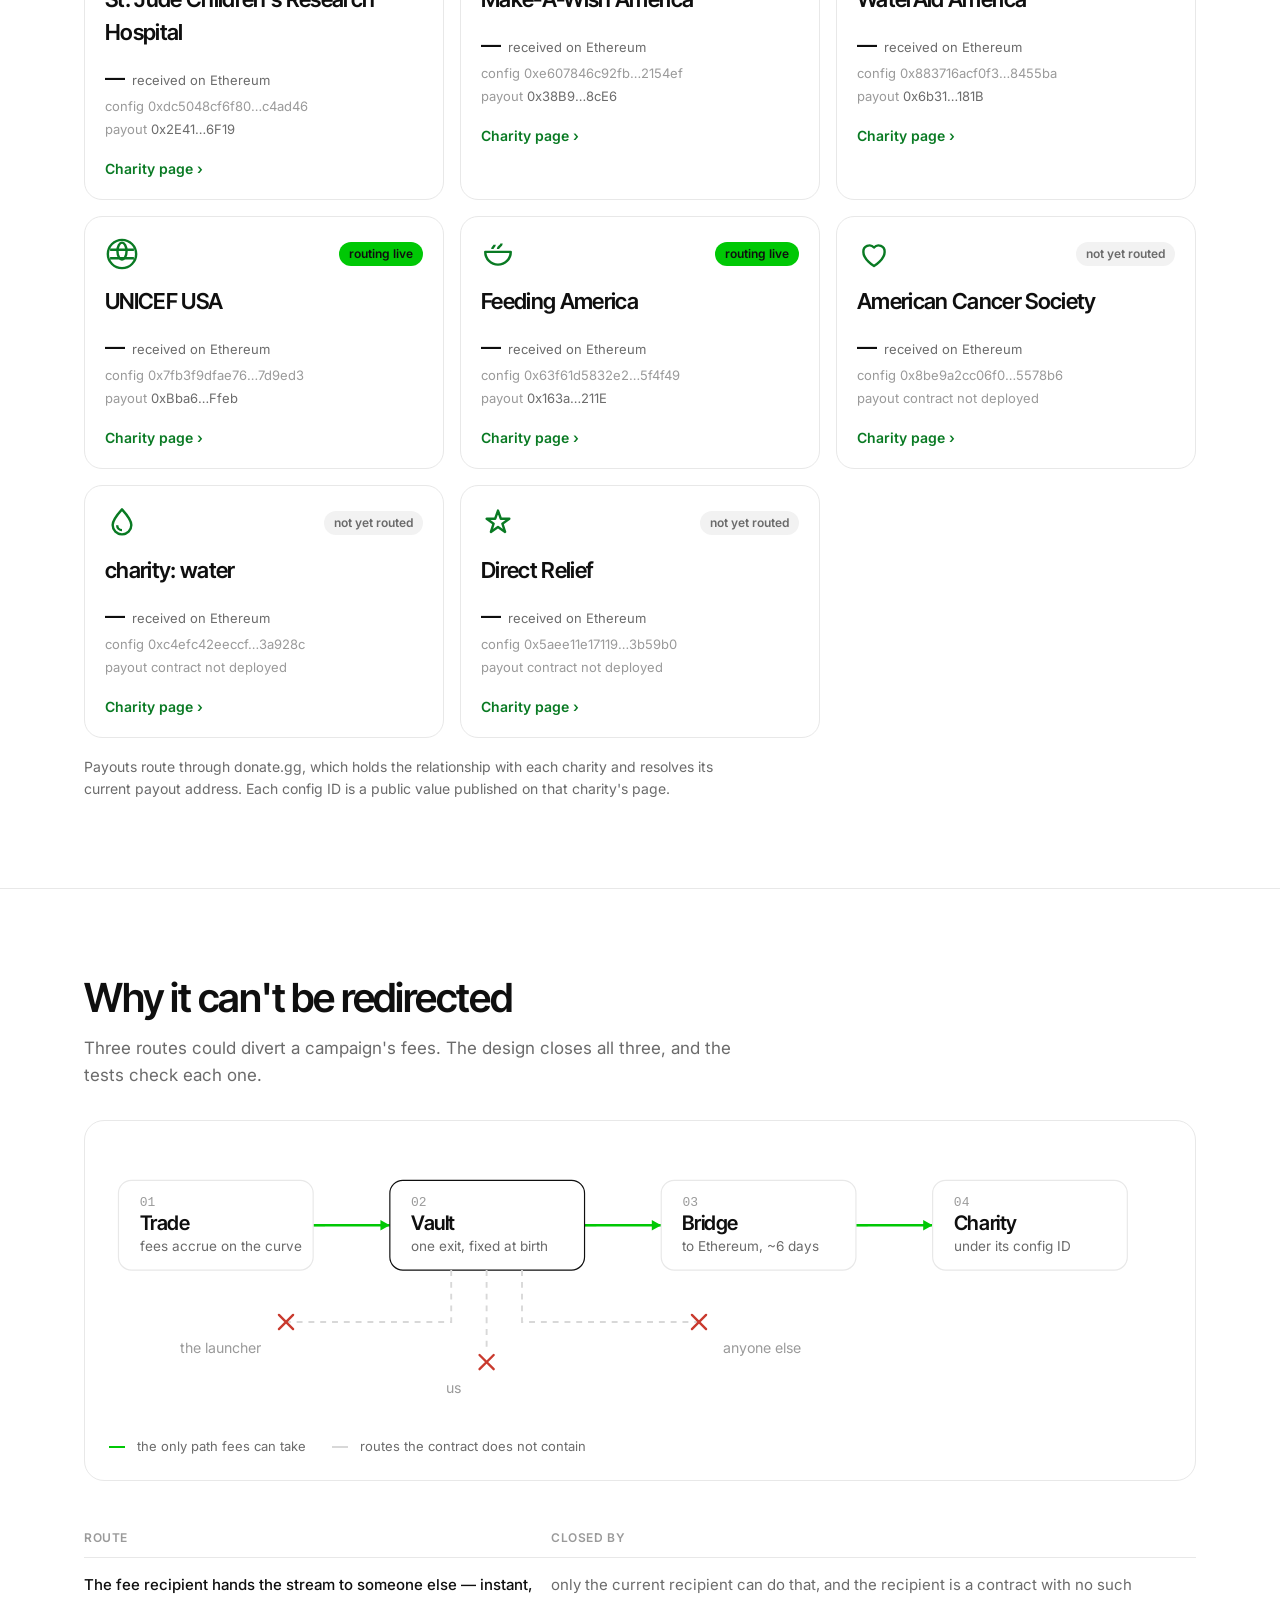
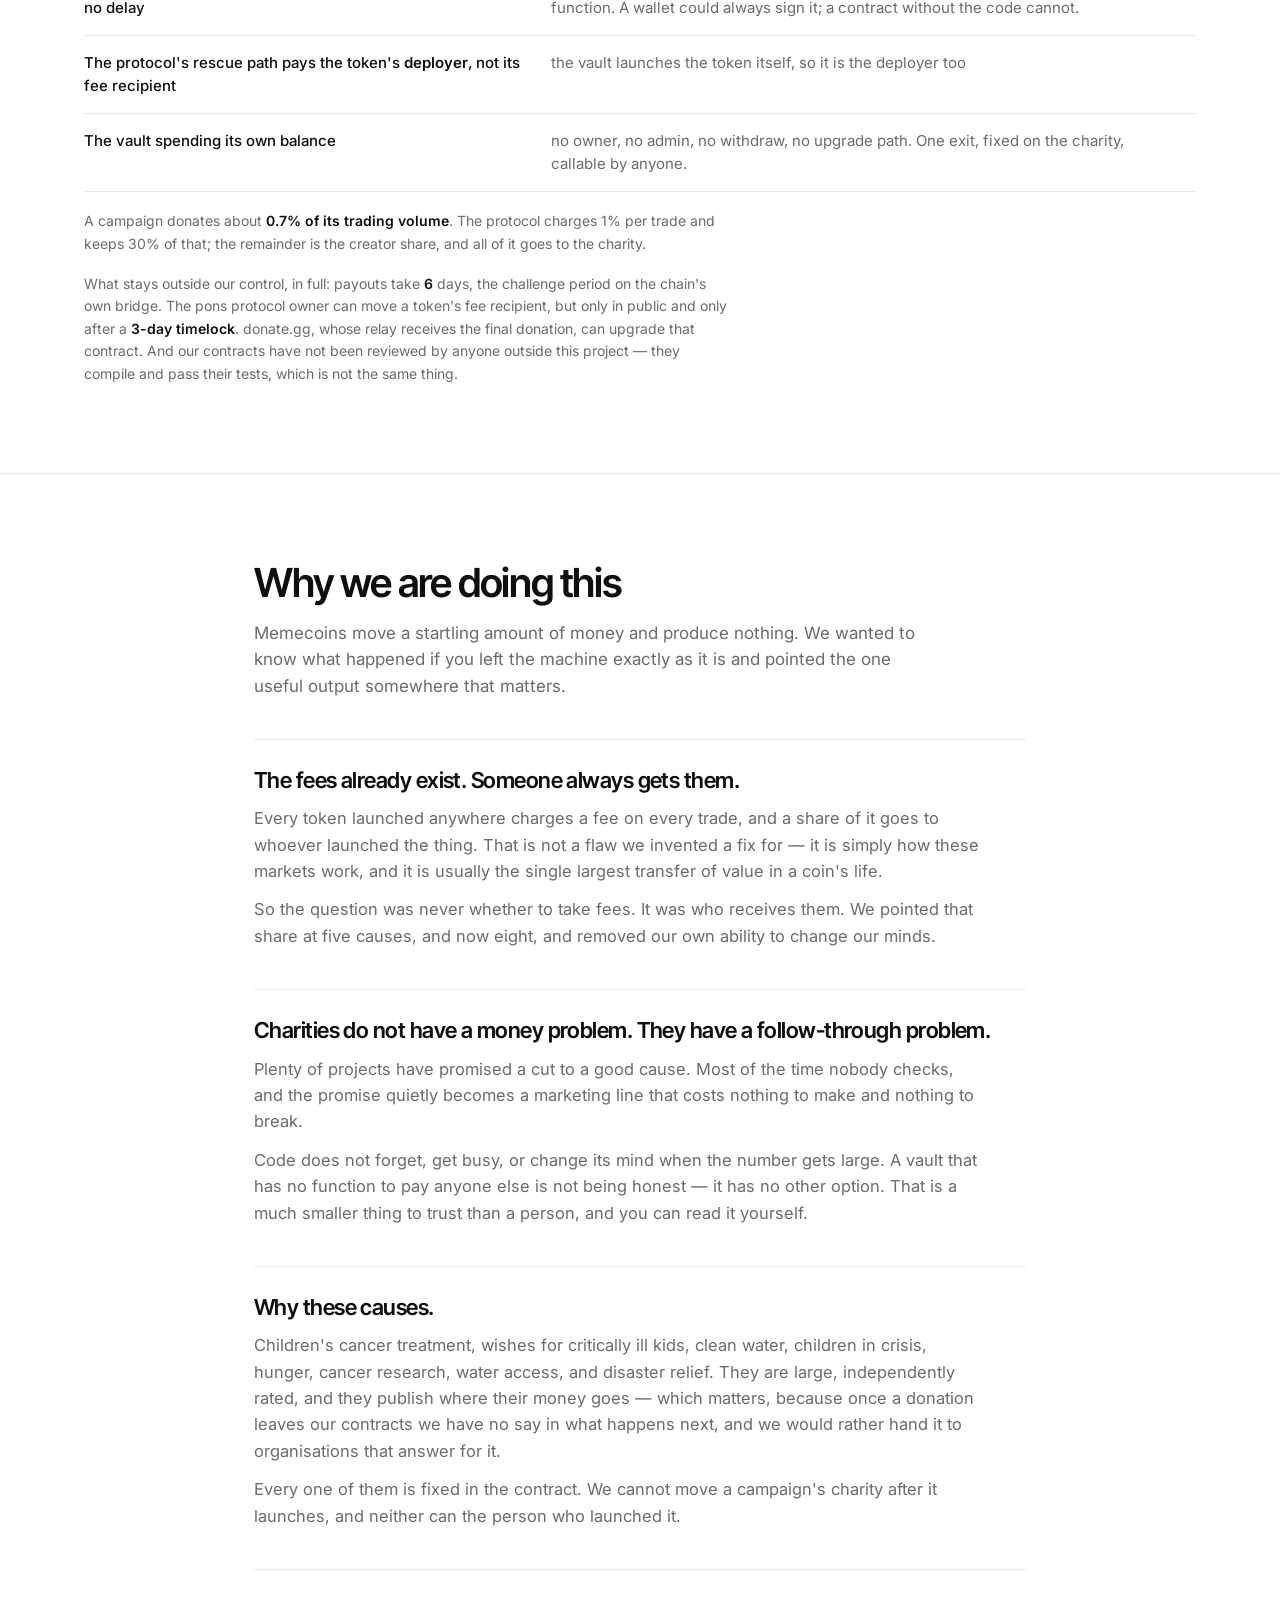
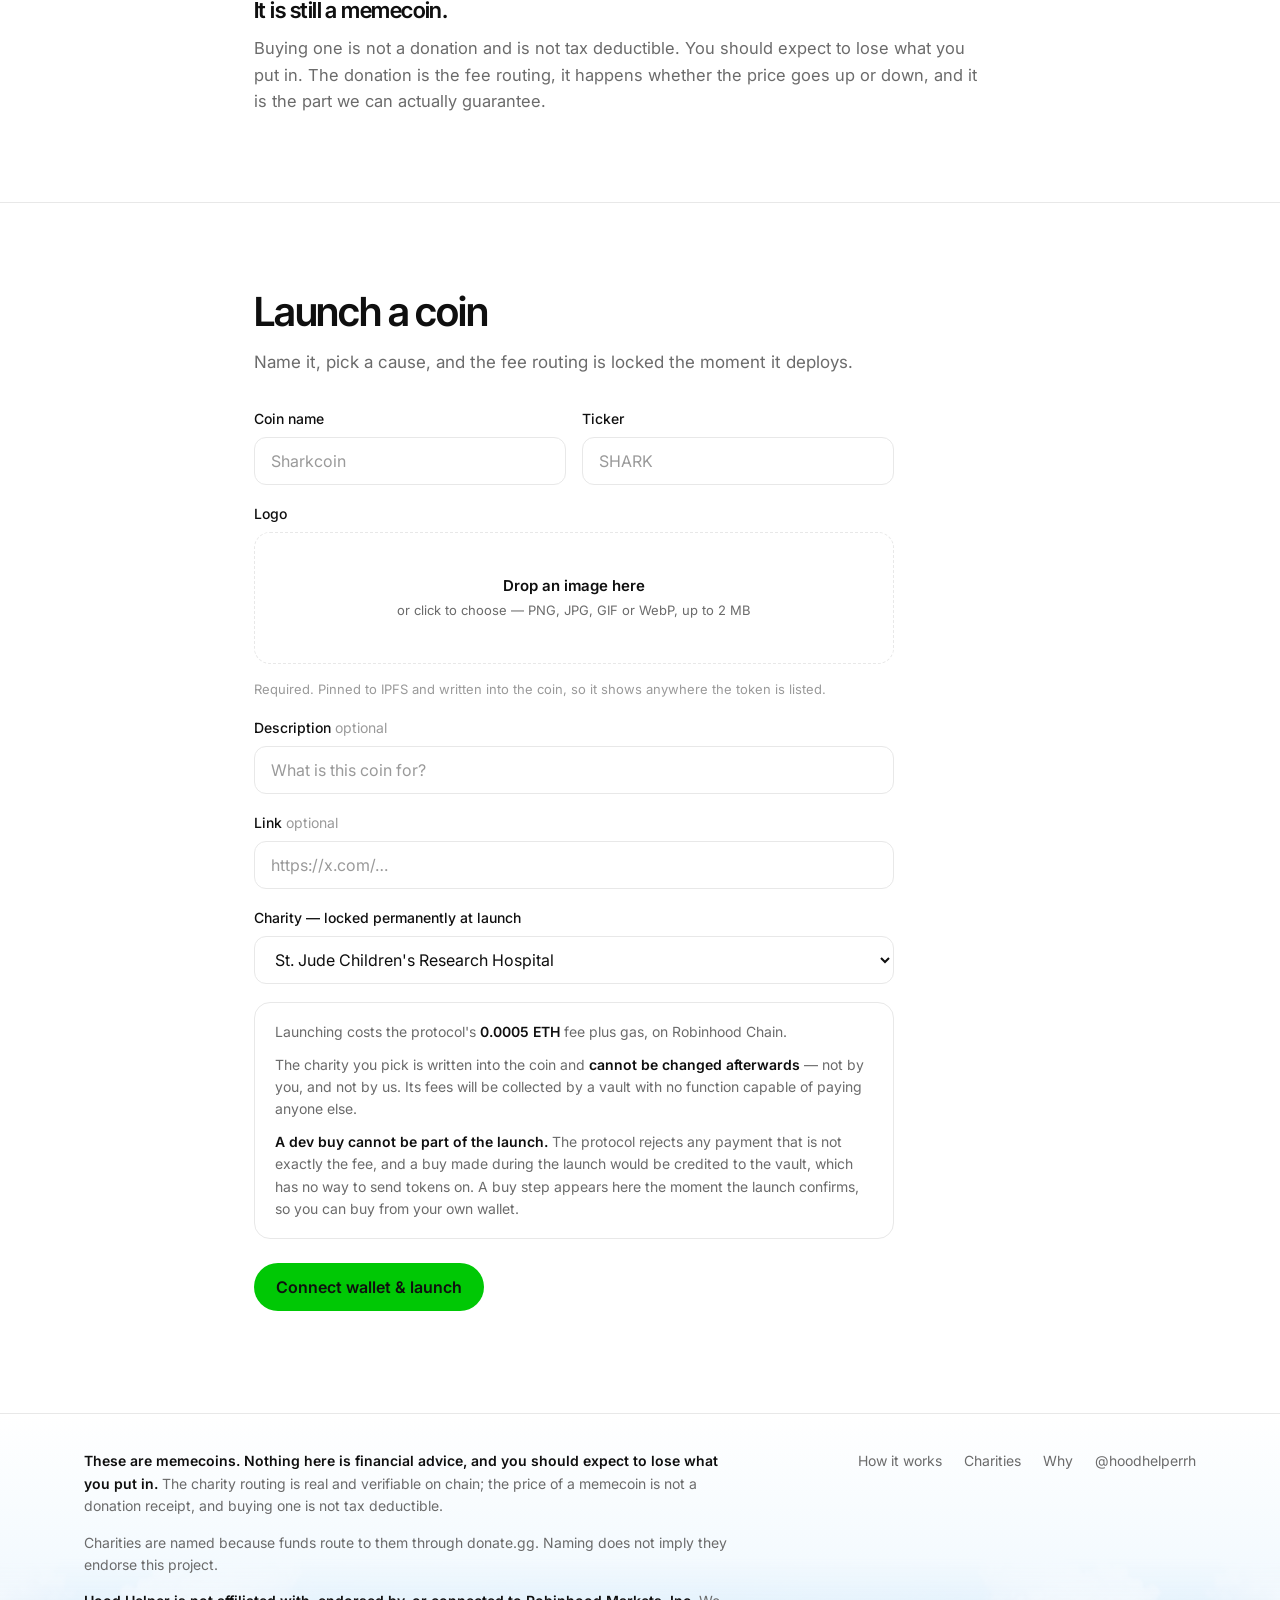
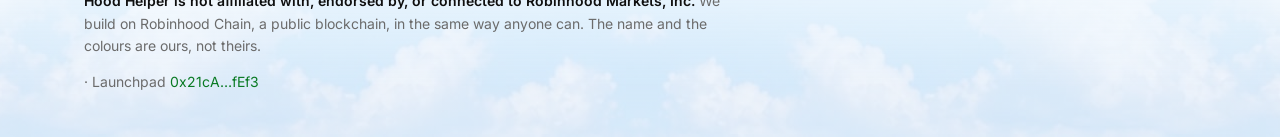
==== commit 9a7f53df: "Remove $Charity from the site The address lived in config.js, which is served publicly, and fed the " ====
--- a/index.html
+++ b/index.html
@@ -14,7 +14,7 @@
 <link rel="preconnect" href="https://fonts.googleapis.com">
 <link rel="preconnect" href="https://fonts.gstatic.com" crossorigin>
 <link href="https://fonts.googleapis.com/css2?family=Inter+Tight:wght@500;600&family=Inter:wght@400;500;600&display=swap" rel="stylesheet">
-<link rel="stylesheet" href="style.css?v=35">
+<link rel="stylesheet" href="style.css?v=38">
 </head>
 <body class="motion">
 
@@ -25,7 +25,6 @@
     <nav class="nav">
       <a href="#how">How it works</a>
       <a href="#campaigns">Campaigns</a>
-      <a href="#token">$charity</a>
       <a href="https://x.com/hoodhelperrh" target="_blank" rel="noopener">@hoodhelperrh</a>
       <a href="#launch" class="btn">Launch a coin</a>
     </nav>
@@ -153,39 +152,6 @@
 
     <div id="campaign-list" class="cards">
       <p class="empty">No campaigns yet. The first one launched will appear here, read live from chain.</p>
-    </div>
-  </div>
-</section>
-
-<!-- ============ the project token ============ -->
-<section class="panel" id="token">
-  <div class="wrap">
-    <div class="sec-head">
-      <div>
-        <h2>$<span id="t-sym">charity</span></h2>
-        <p class="sub tight">The project's own token, launched separately from the launchpad. Its
-        creator fees fund Hood Helper itself — the audit, the launch form, hosting, and the work to
-        add more charities and more chains. They do not go to a charity, and we would rather say
-        that plainly than let it blur into the campaigns above.</p>
-        <p class="sub tight" id="t-fee"></p>
-      </div>
-      <a id="t-buy" class="btn ghost sm" target="_blank" rel="noopener" hidden>Trade</a>
-    </div>
-
-    <div class="chartwrap">
-      <div class="chart-head">
-        <div>
-          <span class="price" id="t-price">—</span>
-          <span class="delta" id="t-delta"></span>
-        </div>
-        <div class="chart-meta">
-          <span><b id="t-mcap">—</b> <span id="t-mcap-label">mcap</span></span>
-          <span><b id="t-vol">—</b> 24h vol</span>
-        </div>
-      </div>
-      <div class="chart" id="t-chart">
-        <p class="chart-empty" id="t-empty">Not launched yet. When it is, the chart draws itself from chain data.</p>
-      </div>
     </div>
   </div>
 </section>
@@ -482,8 +448,8 @@
   </div>
 </footer>
 
-<script src="config.js?v=31"></script>
-<script src="app.js?v=32"></script>
+<script src="config.js?v=32"></script>
+<script src="app.js?v=33"></script>
 <script src="polish.js?v=6" defer></script>
 <script src="launch.js?v=6"></script>
 </body>
--- a/style.css
+++ b/style.css
@@ -476,22 +476,6 @@
 .tpill .px { color: var(--grey); }
 .tpill .kind { font-size: 11px; letter-spacing: .04em; text-transform: uppercase; color: var(--grey-2); }
 
-/* Chart ---------------------------------------------------------------- */
-
-.chartwrap { margin-top: 32px; border: 1px solid var(--line); border-radius: 20px; overflow: hidden; }
-.chart-head {
-  display: flex; align-items: center; justify-content: space-between;
-  gap: 20px; flex-wrap: wrap; padding: 20px 22px; border-bottom: 1px solid var(--line);
-}
-.price { font-family: var(--display); font-weight: 600; font-size: 32px; letter-spacing: -.035em; }
-.delta { margin-left: 10px; font-size: 15px; font-weight: 600; }
-.delta.up { color: var(--up); }
-.delta.down { color: var(--down); }
-.chart-meta { display: flex; gap: 24px; font-size: 14px; color: var(--grey); }
-.chart-meta b { color: var(--black); font-weight: 600; }
-.chart { height: 260px; display: flex; align-items: center; justify-content: center; }
-.chart-empty { color: var(--grey-2); font-size: 15px; text-align: center; padding: 0 24px; }
-
 /* Diagram -------------------------------------------------------------- */
 
 .diagram { margin-top: 32px; border: 1px solid var(--line); border-radius: 20px; padding: 24px; overflow-x: auto; }
@@ -729,8 +713,3 @@
 @media (max-width: 620px) {
   .camp-logo { width: 56px; height: 56px; border-radius: 14px; }
 }
-
-/* The token chart is an embed when no candles exist to draw from — see the
-   comment in app.js. It fills the same box the drawn chart would. */
-.chart-embed { width: 100%; height: 100%; min-height: 260px; border: 0; display: block; }
-.chart { padding: 0; }
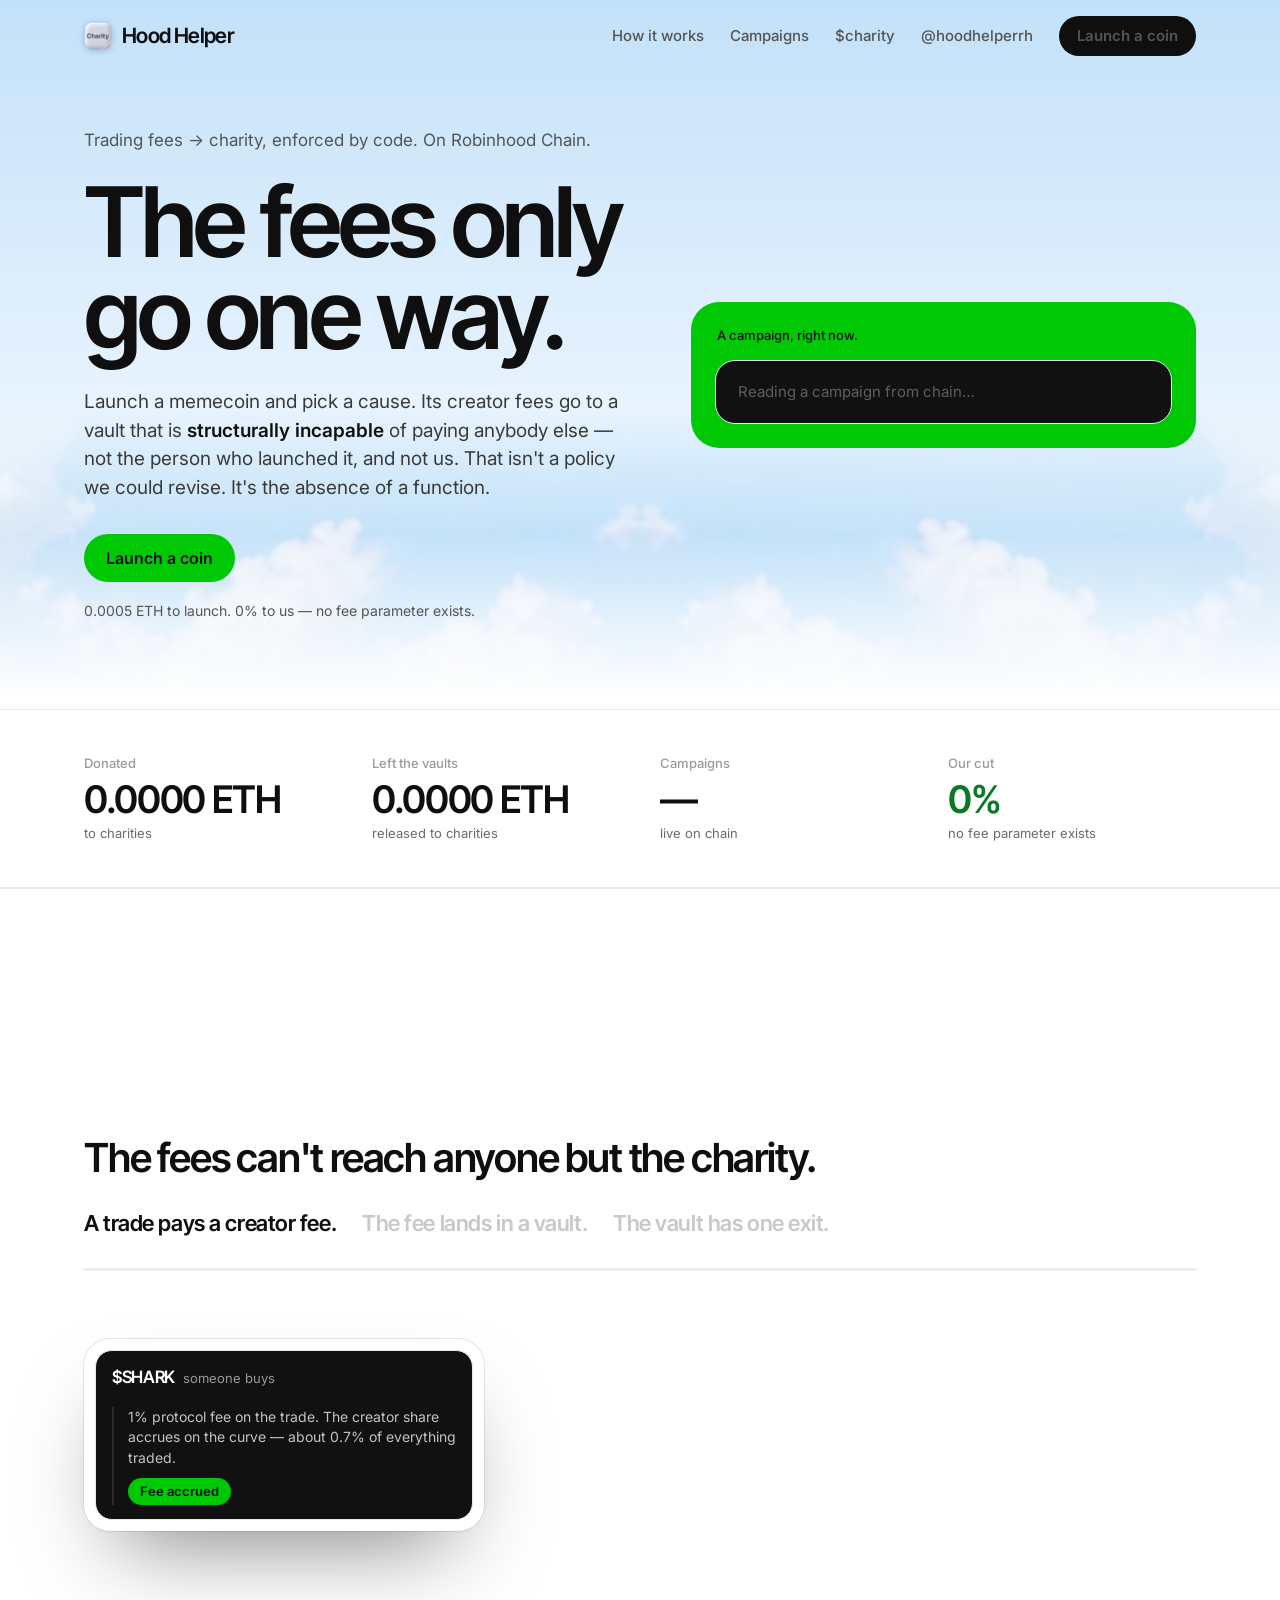
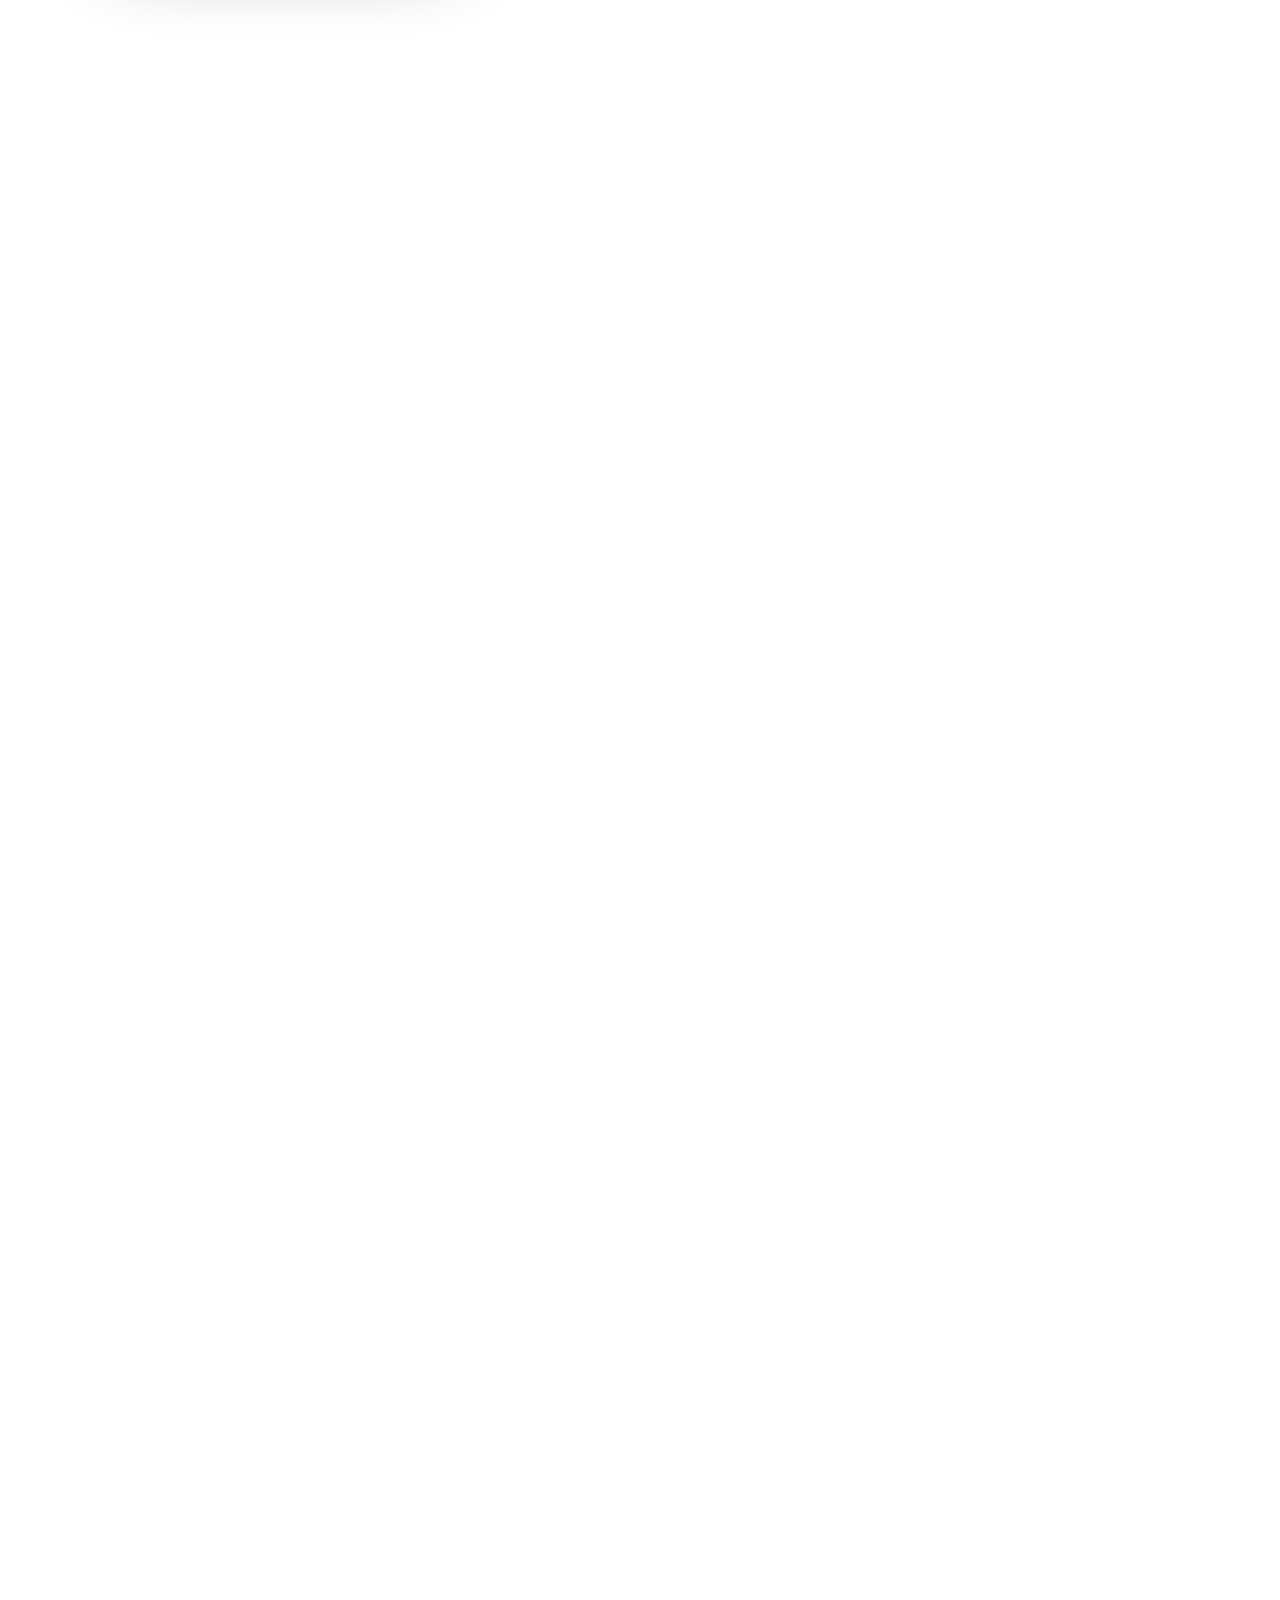
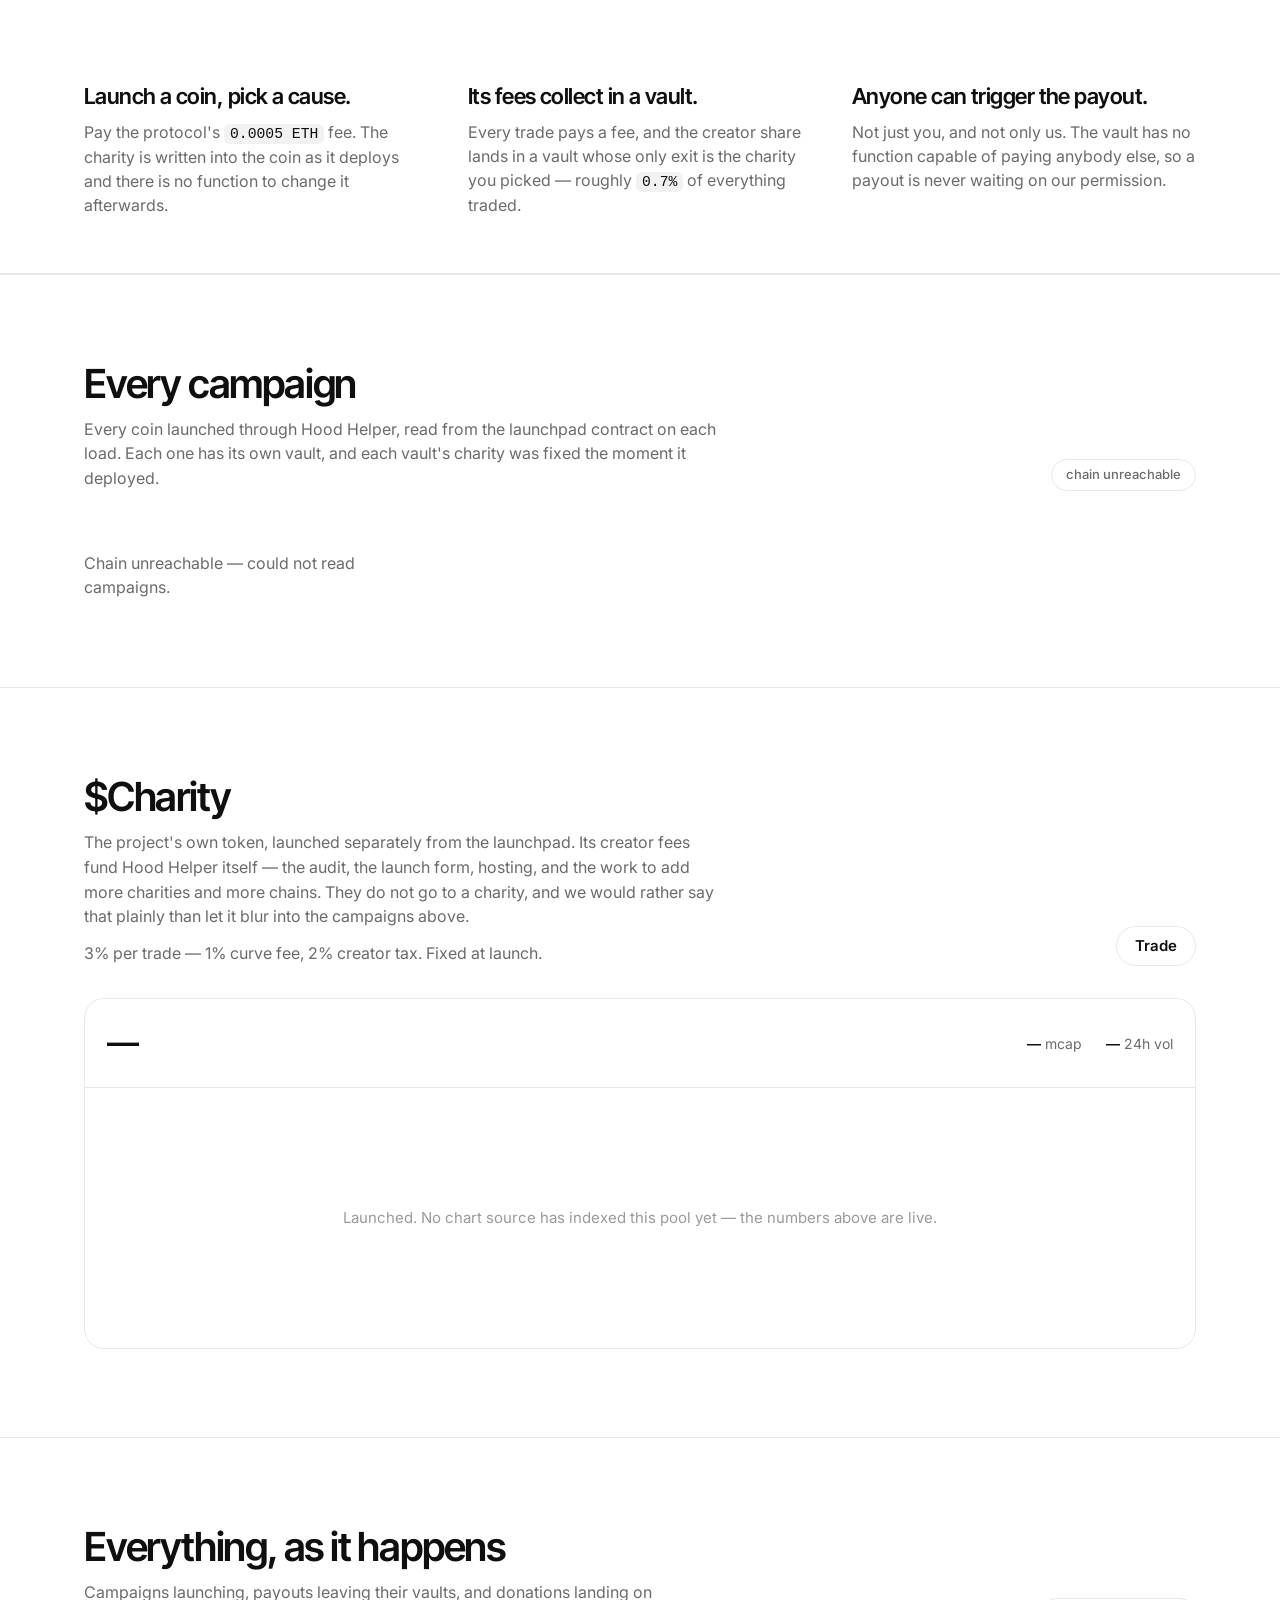
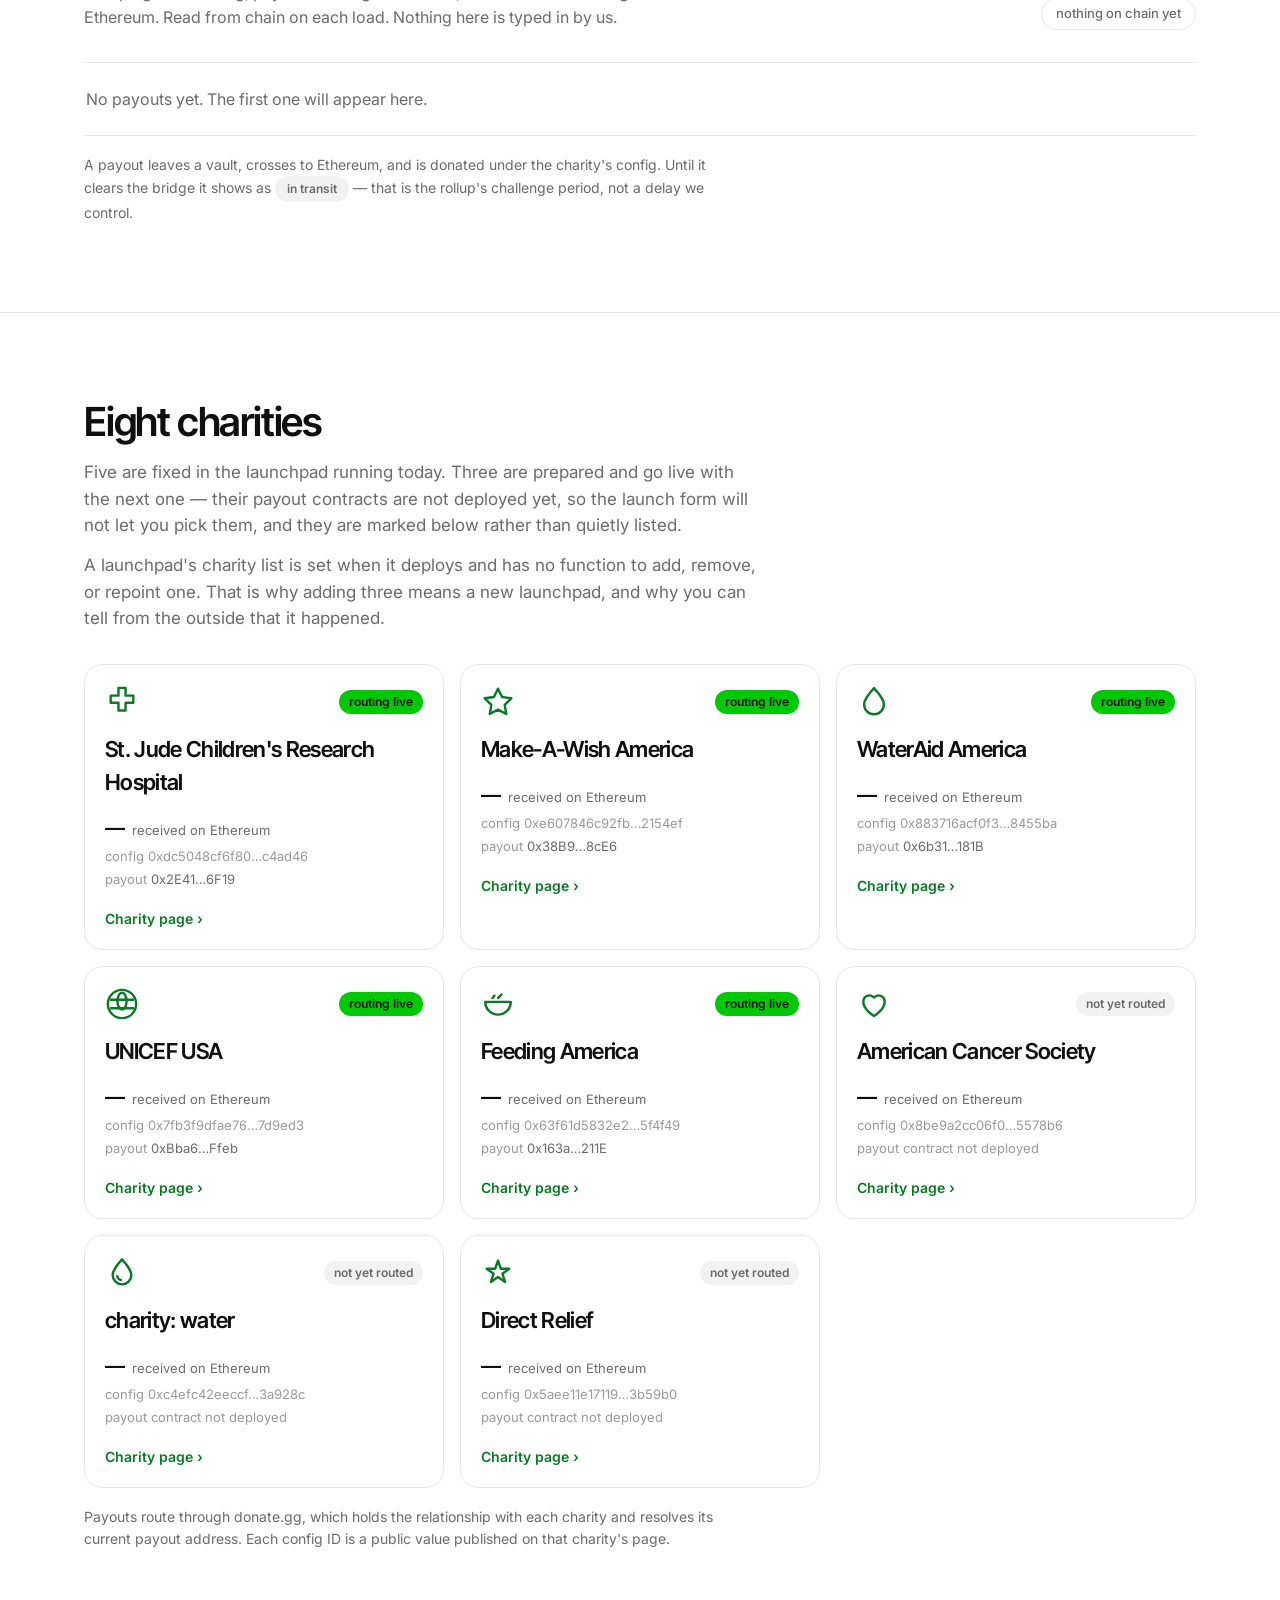
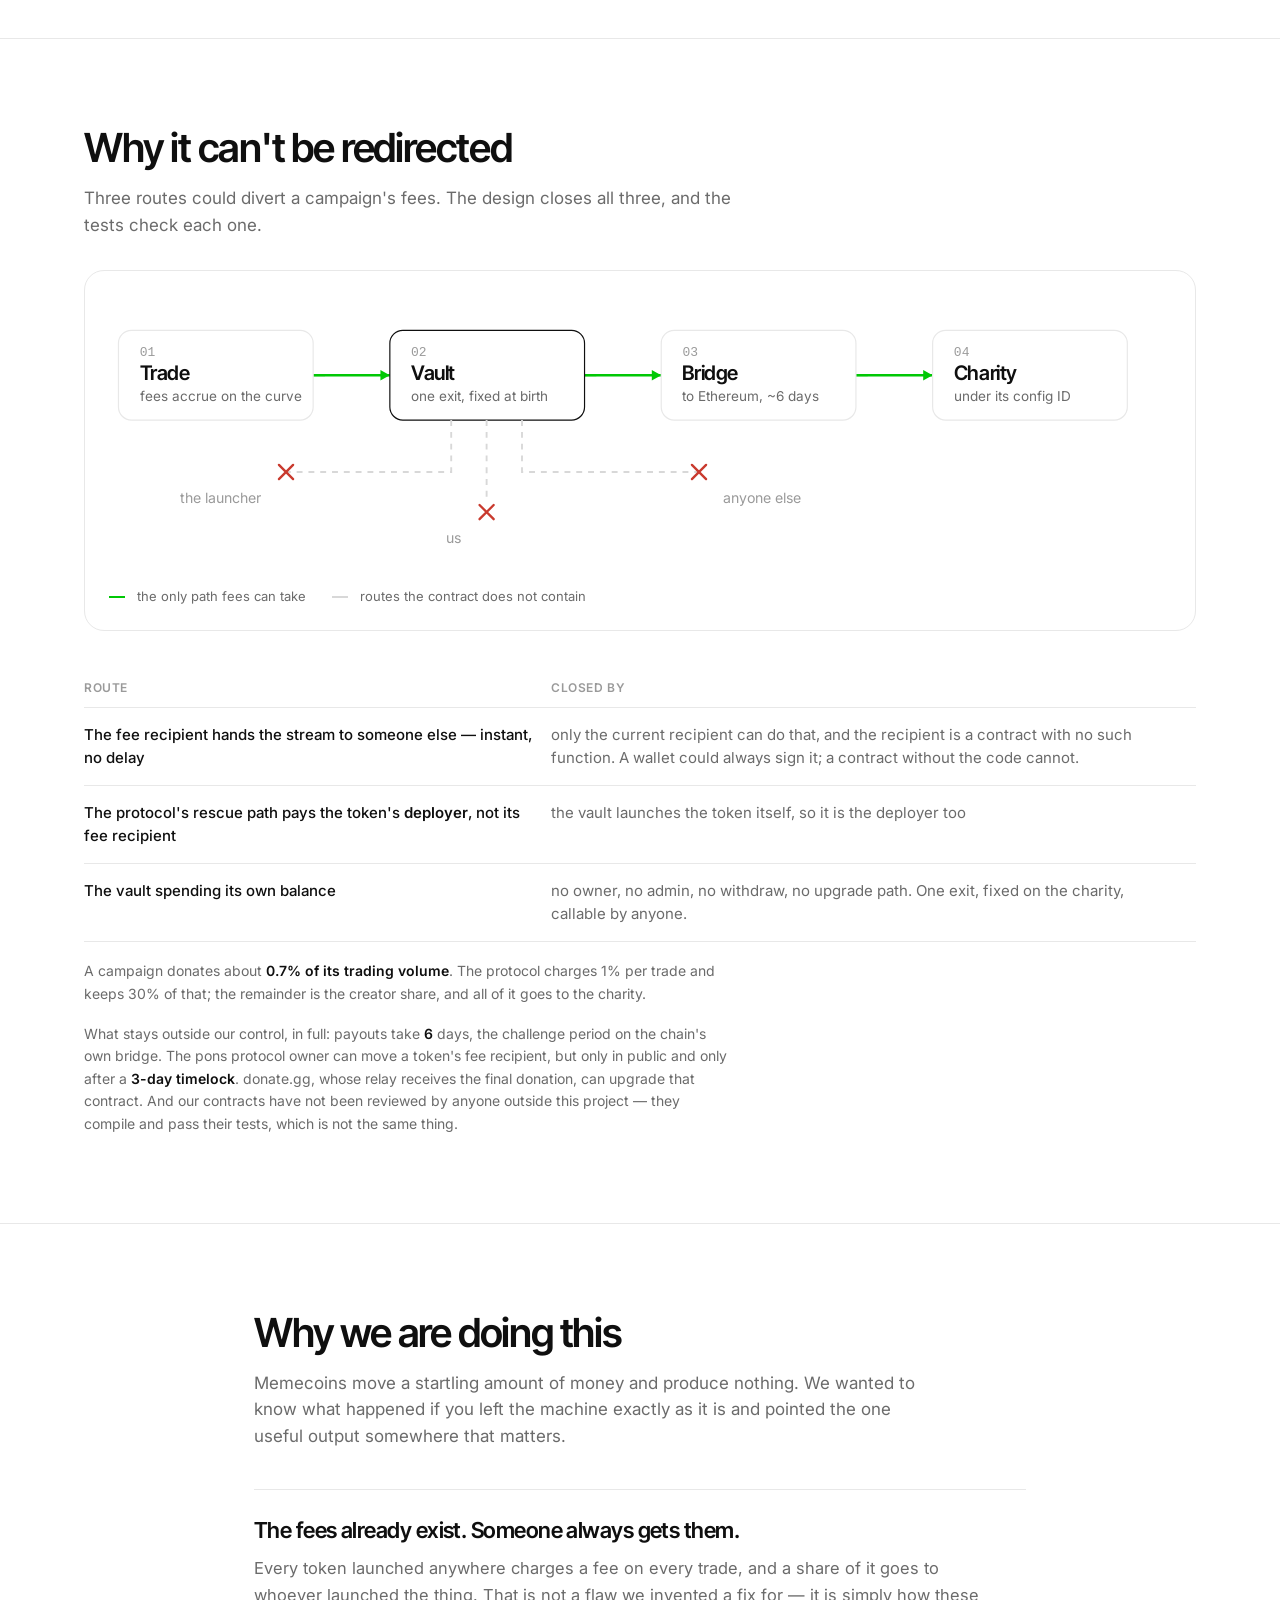
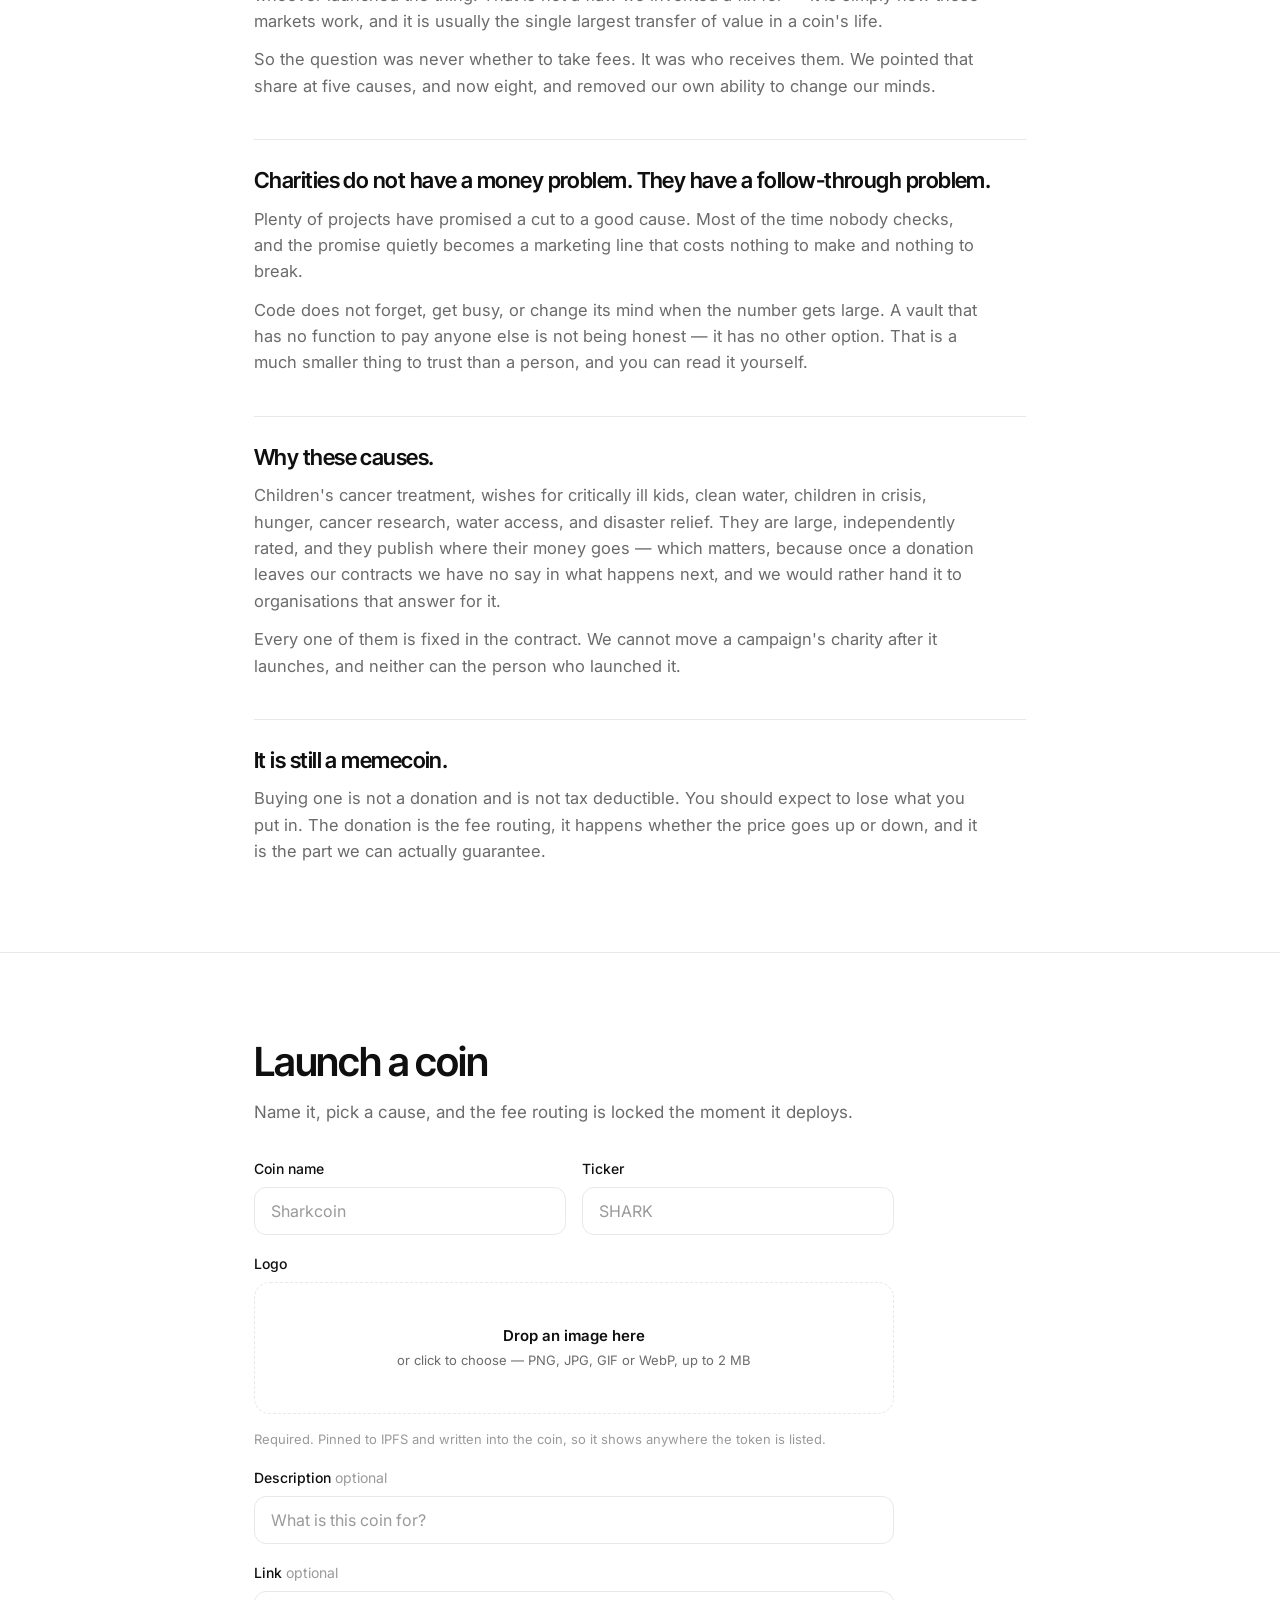
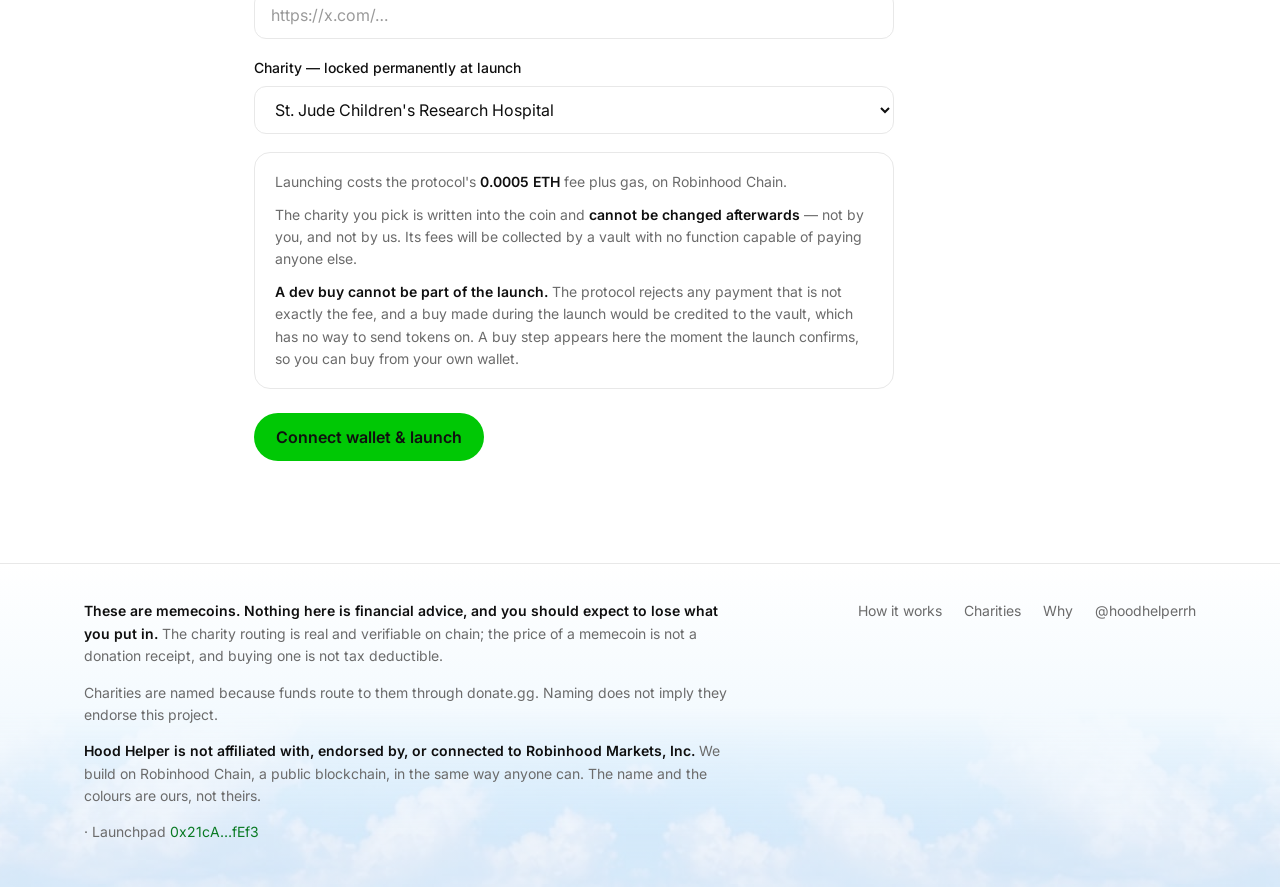
==== commit 10dddcdc: "Merge token-panel: bring the token section back, wired to the new $Charity" ====
--- a/index.html
+++ b/index.html
@@ -14,7 +14,7 @@
 <link rel="preconnect" href="https://fonts.googleapis.com">
 <link rel="preconnect" href="https://fonts.gstatic.com" crossorigin>
 <link href="https://fonts.googleapis.com/css2?family=Inter+Tight:wght@500;600&family=Inter:wght@400;500;600&display=swap" rel="stylesheet">
-<link rel="stylesheet" href="style.css?v=38">
+<link rel="stylesheet" href="style.css?v=39">
 </head>
 <body class="motion">
 
@@ -25,6 +25,7 @@
     <nav class="nav">
       <a href="#how">How it works</a>
       <a href="#campaigns">Campaigns</a>
+      <a href="#token">$charity</a>
       <a href="https://x.com/hoodhelperrh" target="_blank" rel="noopener">@hoodhelperrh</a>
       <a href="#launch" class="btn">Launch a coin</a>
     </nav>
@@ -152,6 +153,39 @@
 
     <div id="campaign-list" class="cards">
       <p class="empty">No campaigns yet. The first one launched will appear here, read live from chain.</p>
+    </div>
+  </div>
+</section>
+
+<!-- ============ the project token ============ -->
+<section class="panel" id="token">
+  <div class="wrap">
+    <div class="sec-head">
+      <div>
+        <h2>$<span id="t-sym">charity</span></h2>
+        <p class="sub tight">The project's own token, launched separately from the launchpad. Its
+        creator fees fund Hood Helper itself — the audit, the launch form, hosting, and the work to
+        add more charities and more chains. They do not go to a charity, and we would rather say
+        that plainly than let it blur into the campaigns above.</p>
+        <p class="sub tight" id="t-fee"></p>
+      </div>
+      <a id="t-buy" class="btn ghost sm" target="_blank" rel="noopener" hidden>Trade</a>
+    </div>
+
+    <div class="chartwrap">
+      <div class="chart-head">
+        <div>
+          <span class="price" id="t-price">—</span>
+          <span class="delta" id="t-delta"></span>
+        </div>
+        <div class="chart-meta">
+          <span><b id="t-mcap">—</b> <span id="t-mcap-label">mcap</span></span>
+          <span><b id="t-vol">—</b> 24h vol</span>
+        </div>
+      </div>
+      <div class="chart" id="t-chart">
+        <p class="chart-empty" id="t-empty">Not launched yet. When it is, the chart draws itself from chain data.</p>
+      </div>
     </div>
   </div>
 </section>
@@ -448,8 +482,8 @@
   </div>
 </footer>
 
-<script src="config.js?v=32"></script>
-<script src="app.js?v=33"></script>
+<script src="config.js?v=34"></script>
+<script src="app.js?v=34"></script>
 <script src="polish.js?v=6" defer></script>
 <script src="launch.js?v=6"></script>
 </body>
--- a/style.css
+++ b/style.css
@@ -476,6 +476,22 @@
 .tpill .px { color: var(--grey); }
 .tpill .kind { font-size: 11px; letter-spacing: .04em; text-transform: uppercase; color: var(--grey-2); }
 
+/* Chart ---------------------------------------------------------------- */
+
+.chartwrap { margin-top: 32px; border: 1px solid var(--line); border-radius: 20px; overflow: hidden; }
+.chart-head {
+  display: flex; align-items: center; justify-content: space-between;
+  gap: 20px; flex-wrap: wrap; padding: 20px 22px; border-bottom: 1px solid var(--line);
+}
+.price { font-family: var(--display); font-weight: 600; font-size: 32px; letter-spacing: -.035em; }
+.delta { margin-left: 10px; font-size: 15px; font-weight: 600; }
+.delta.up { color: var(--up); }
+.delta.down { color: var(--down); }
+.chart-meta { display: flex; gap: 24px; font-size: 14px; color: var(--grey); }
+.chart-meta b { color: var(--black); font-weight: 600; }
+.chart { height: 260px; display: flex; align-items: center; justify-content: center; }
+.chart-empty { color: var(--grey-2); font-size: 15px; text-align: center; padding: 0 24px; }
+
 /* Diagram -------------------------------------------------------------- */
 
 .diagram { margin-top: 32px; border: 1px solid var(--line); border-radius: 20px; padding: 24px; overflow-x: auto; }
@@ -713,3 +729,20 @@
 @media (max-width: 620px) {
   .camp-logo { width: 56px; height: 56px; border-radius: 14px; }
 }
+
+/* The token chart is an embed when no candles exist to draw from — see the
+   comment in app.js.
+
+   The embed honours theme=light, so the panel stays white and only clips the
+   iframe to the wrap's radius. An earlier version painted it near-black after
+   one render came back dark; that was the theme param not having applied yet,
+   and the dark panel then showed as a flash before the chart painted. */
+.chart:has(.chart-embed) {
+  padding: 0;
+  background: var(--white);
+  border-radius: 0 0 19px 19px;
+  overflow: hidden;
+  height: auto;
+}
+.chart-embed { width: 100%; height: 380px; border: 0; display: block; }
+@media (max-width: 620px) { .chart-embed { height: 320px; } }
